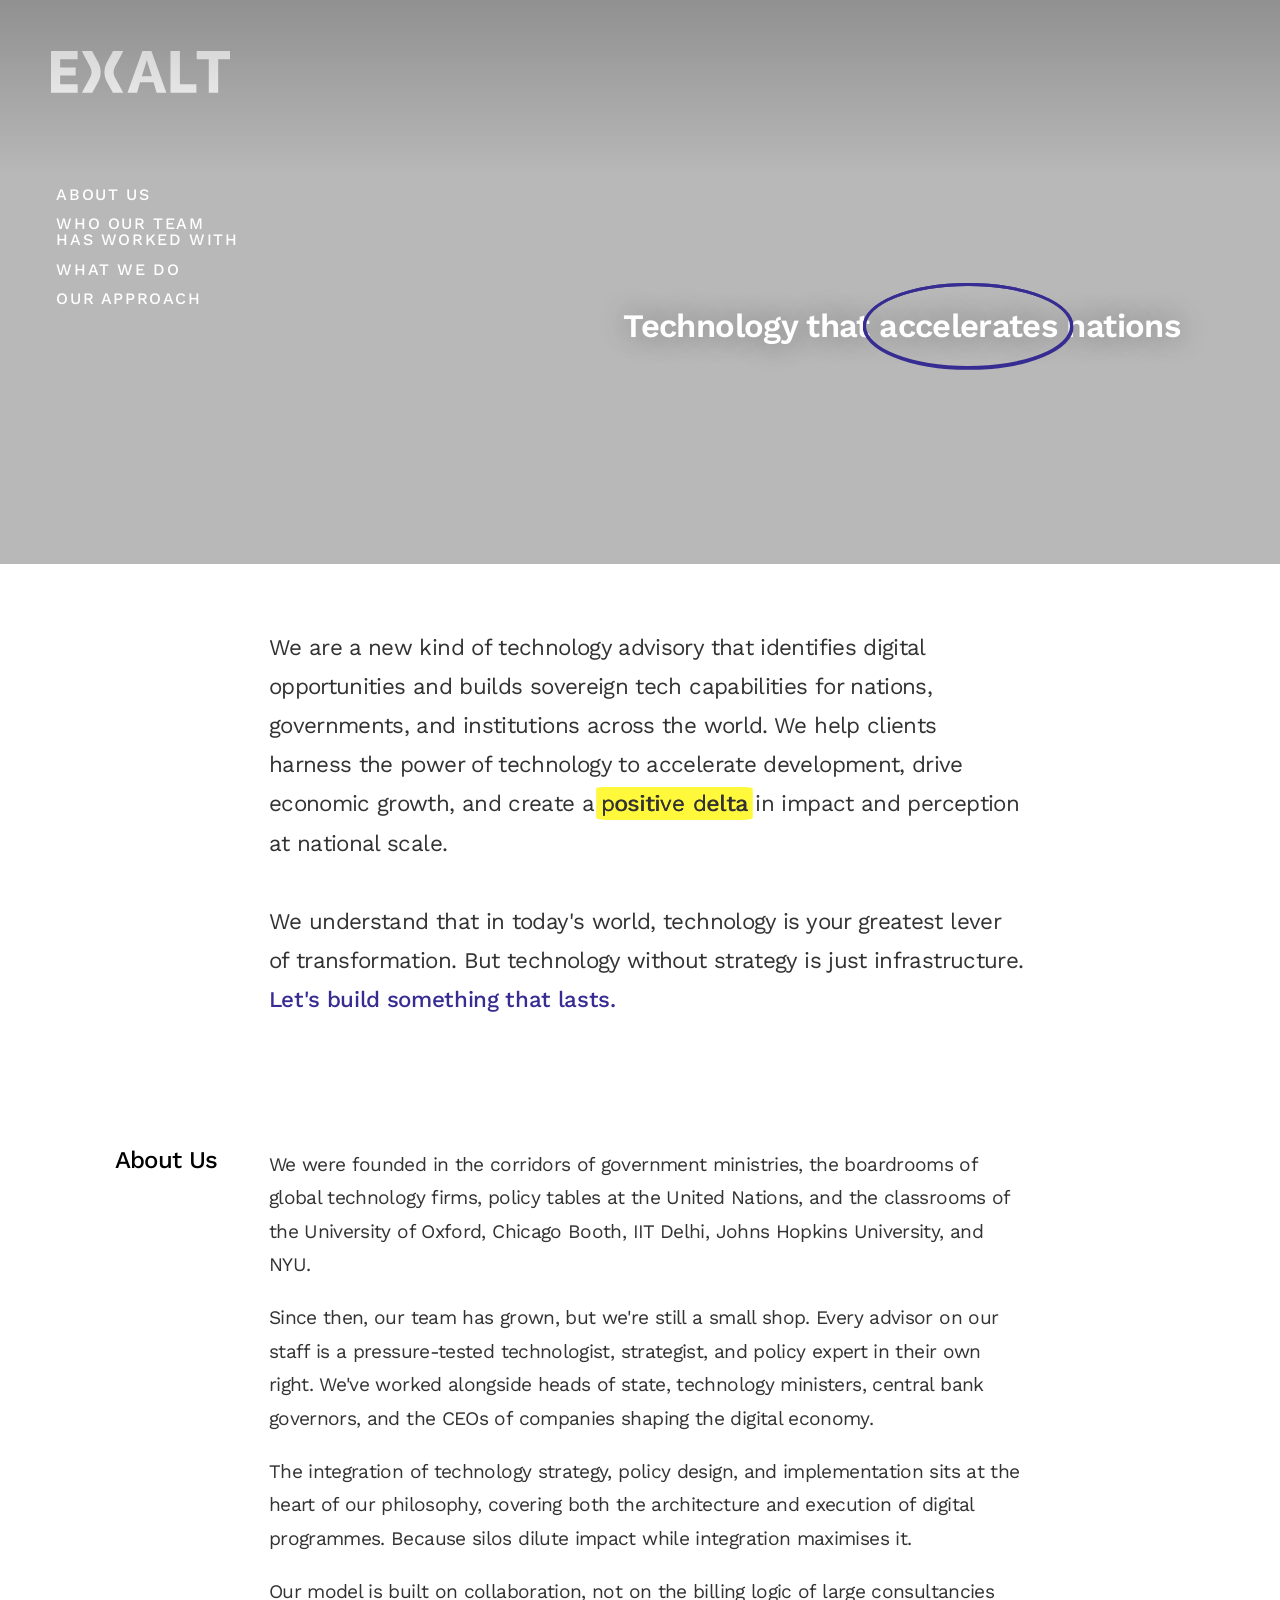
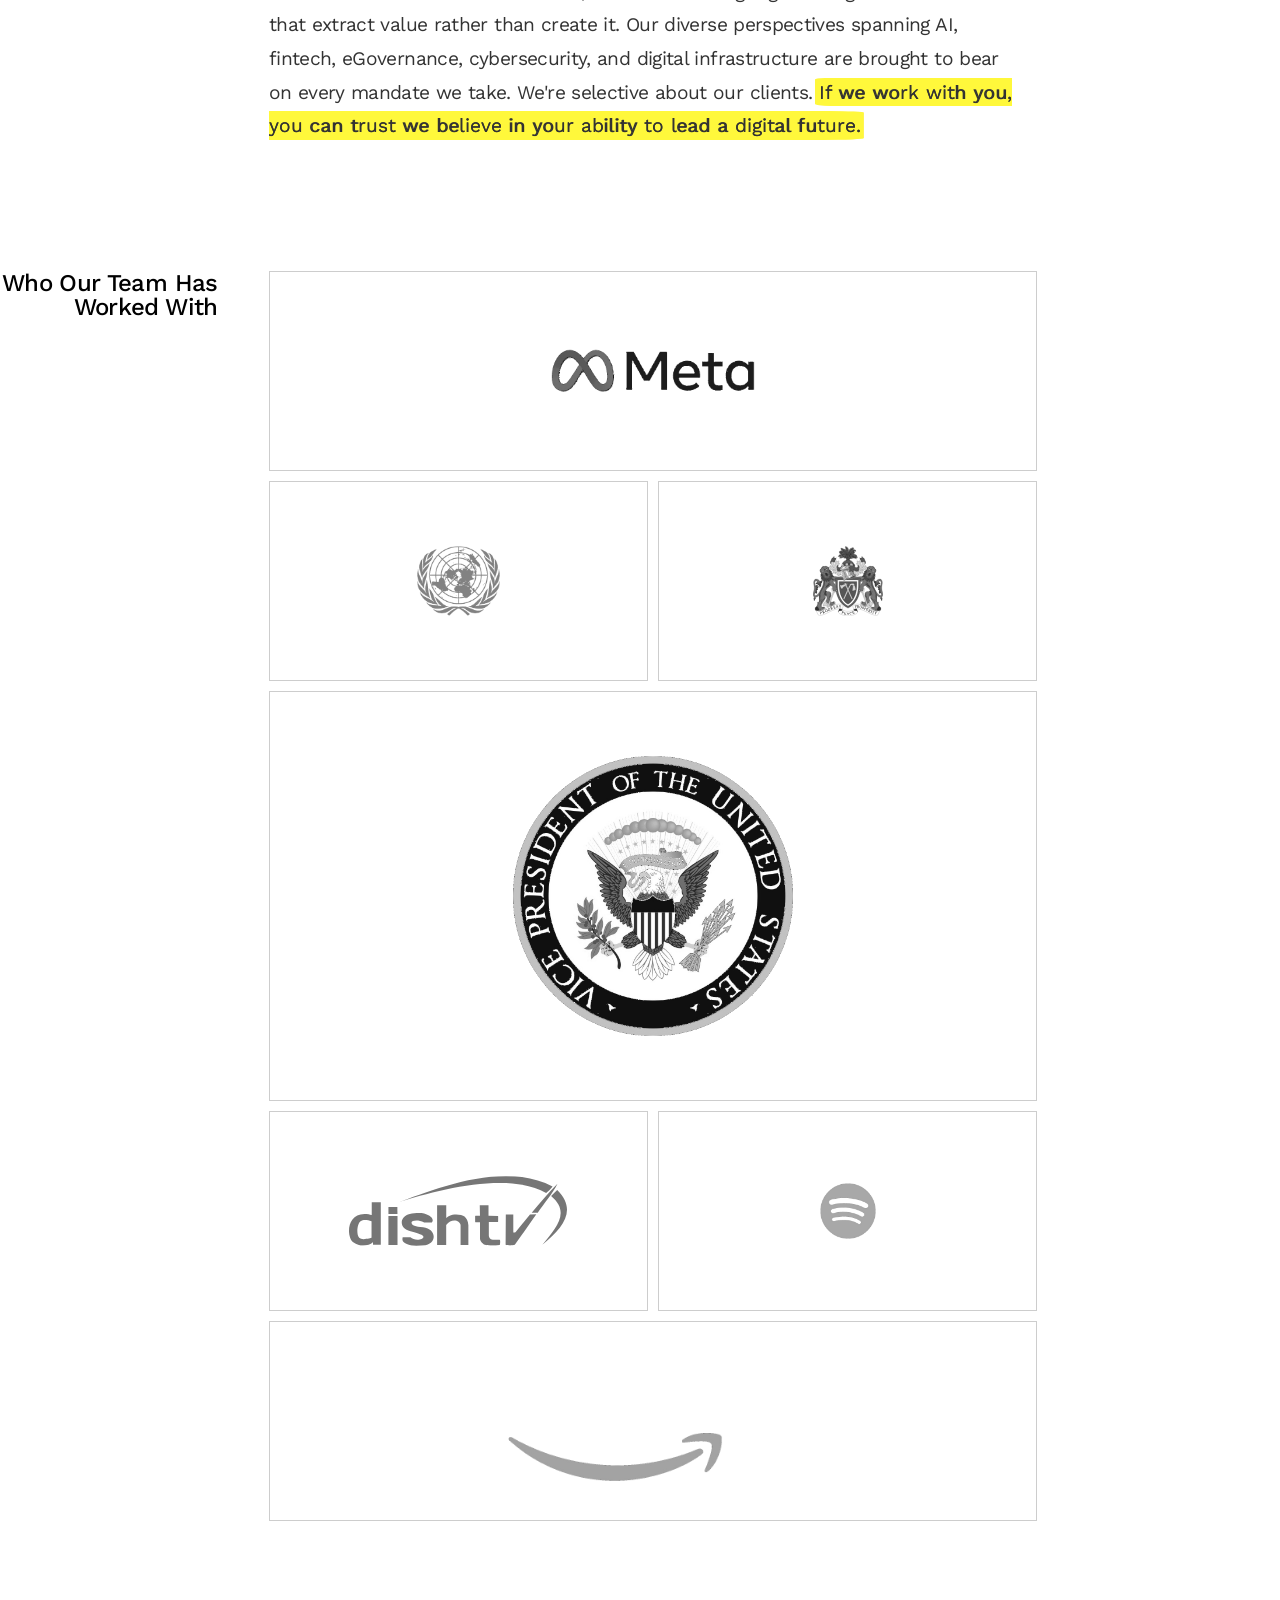
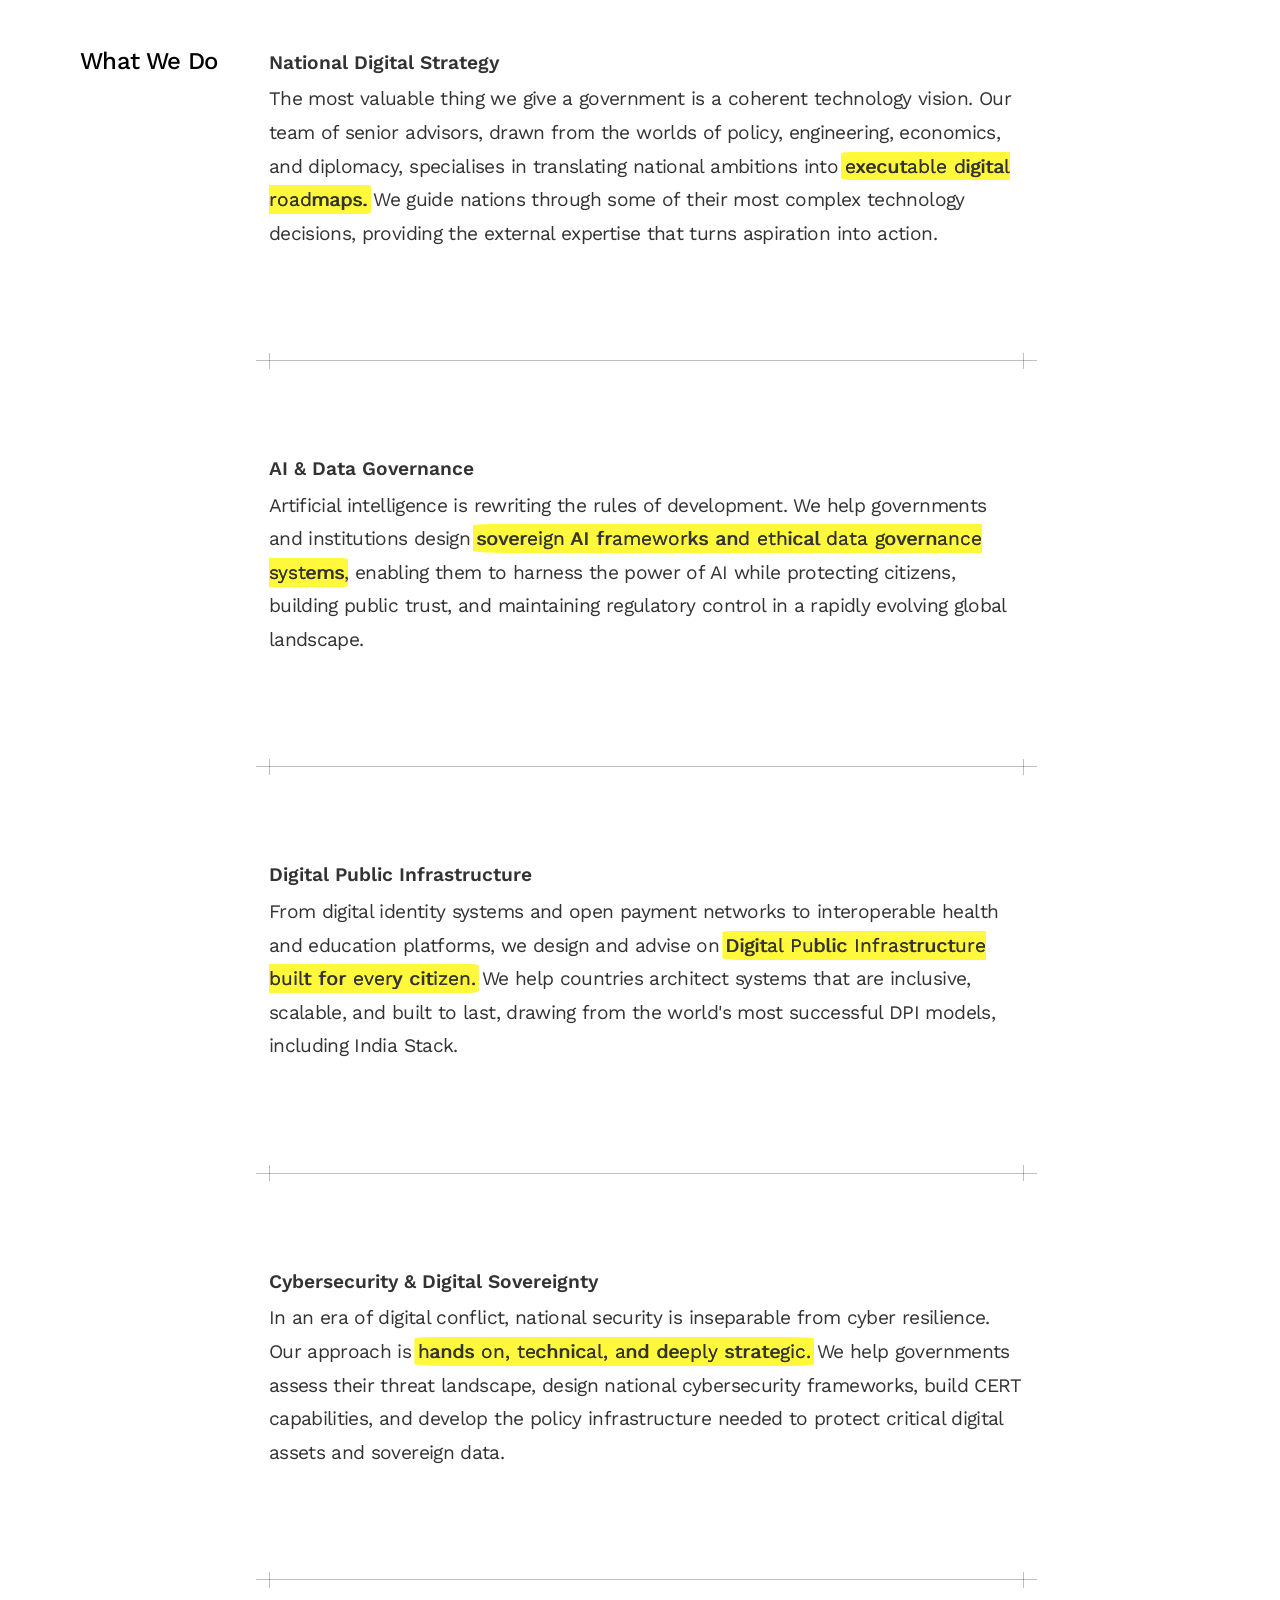
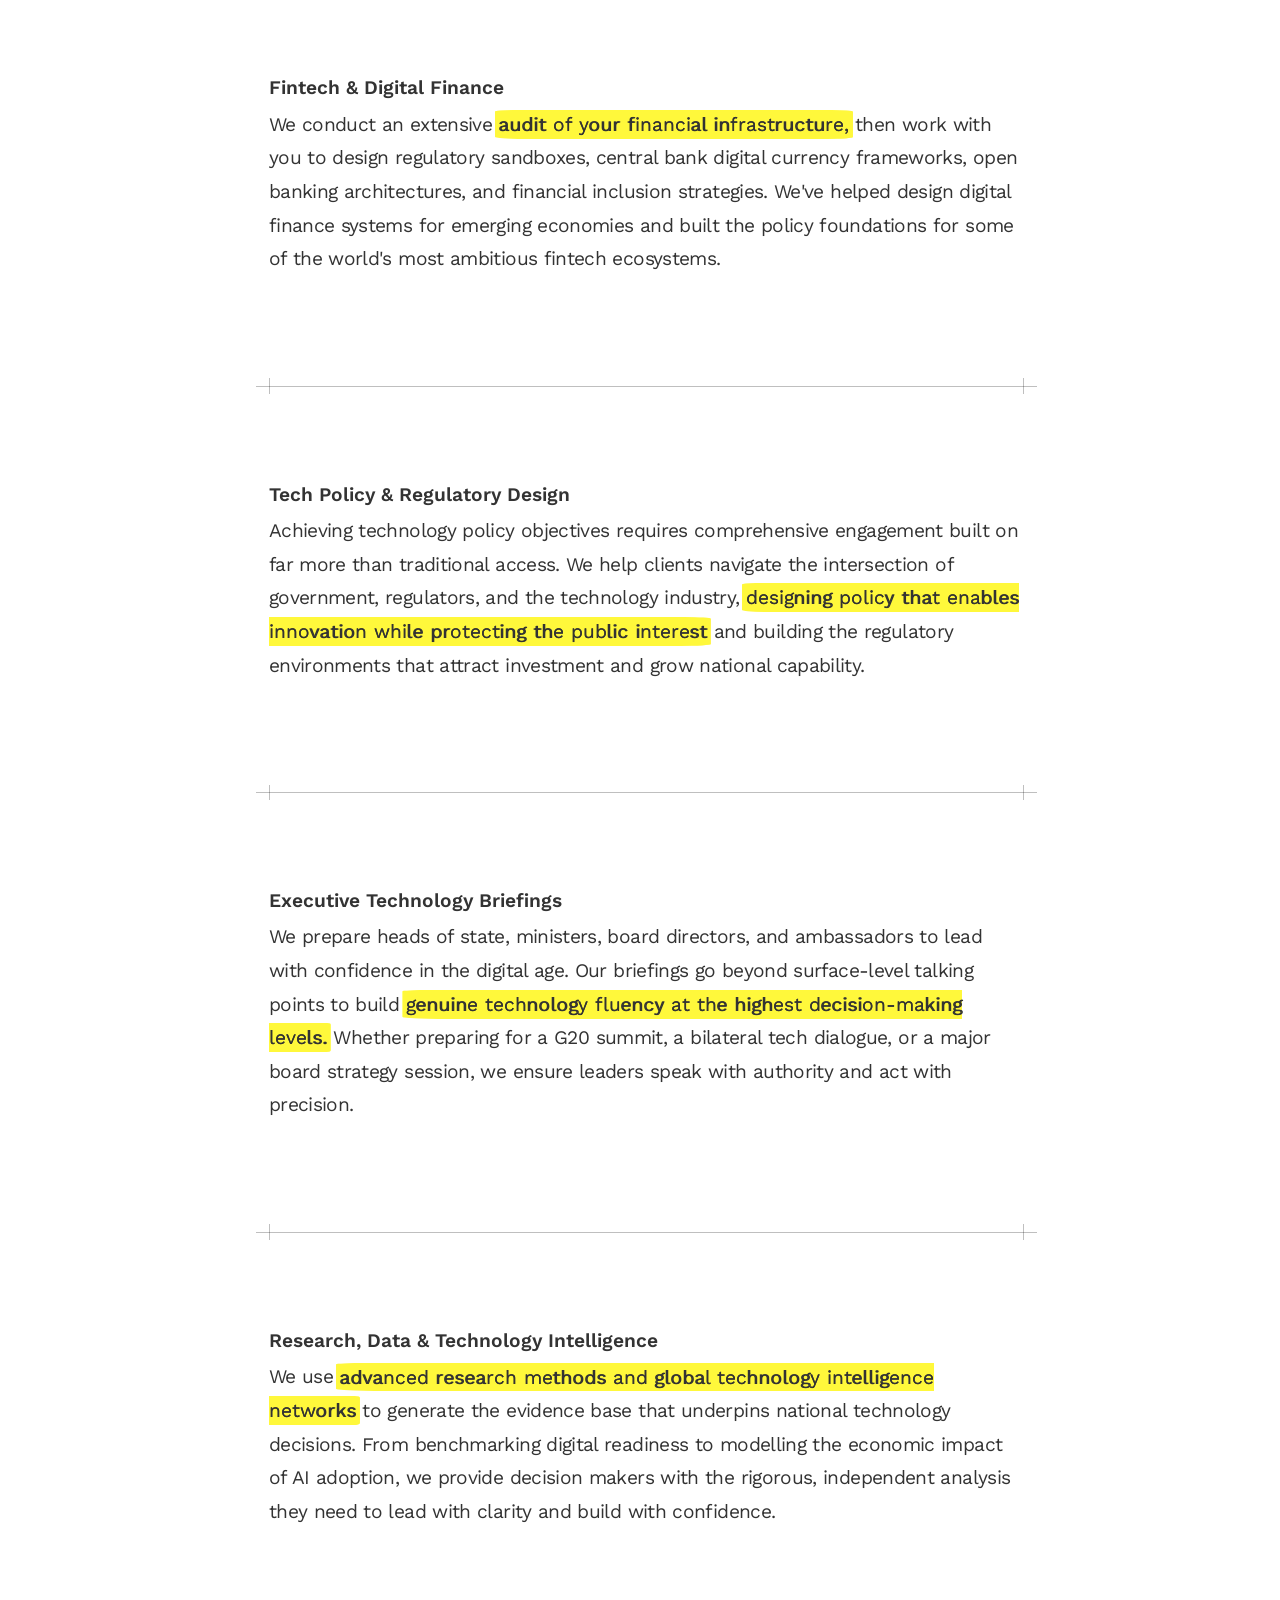
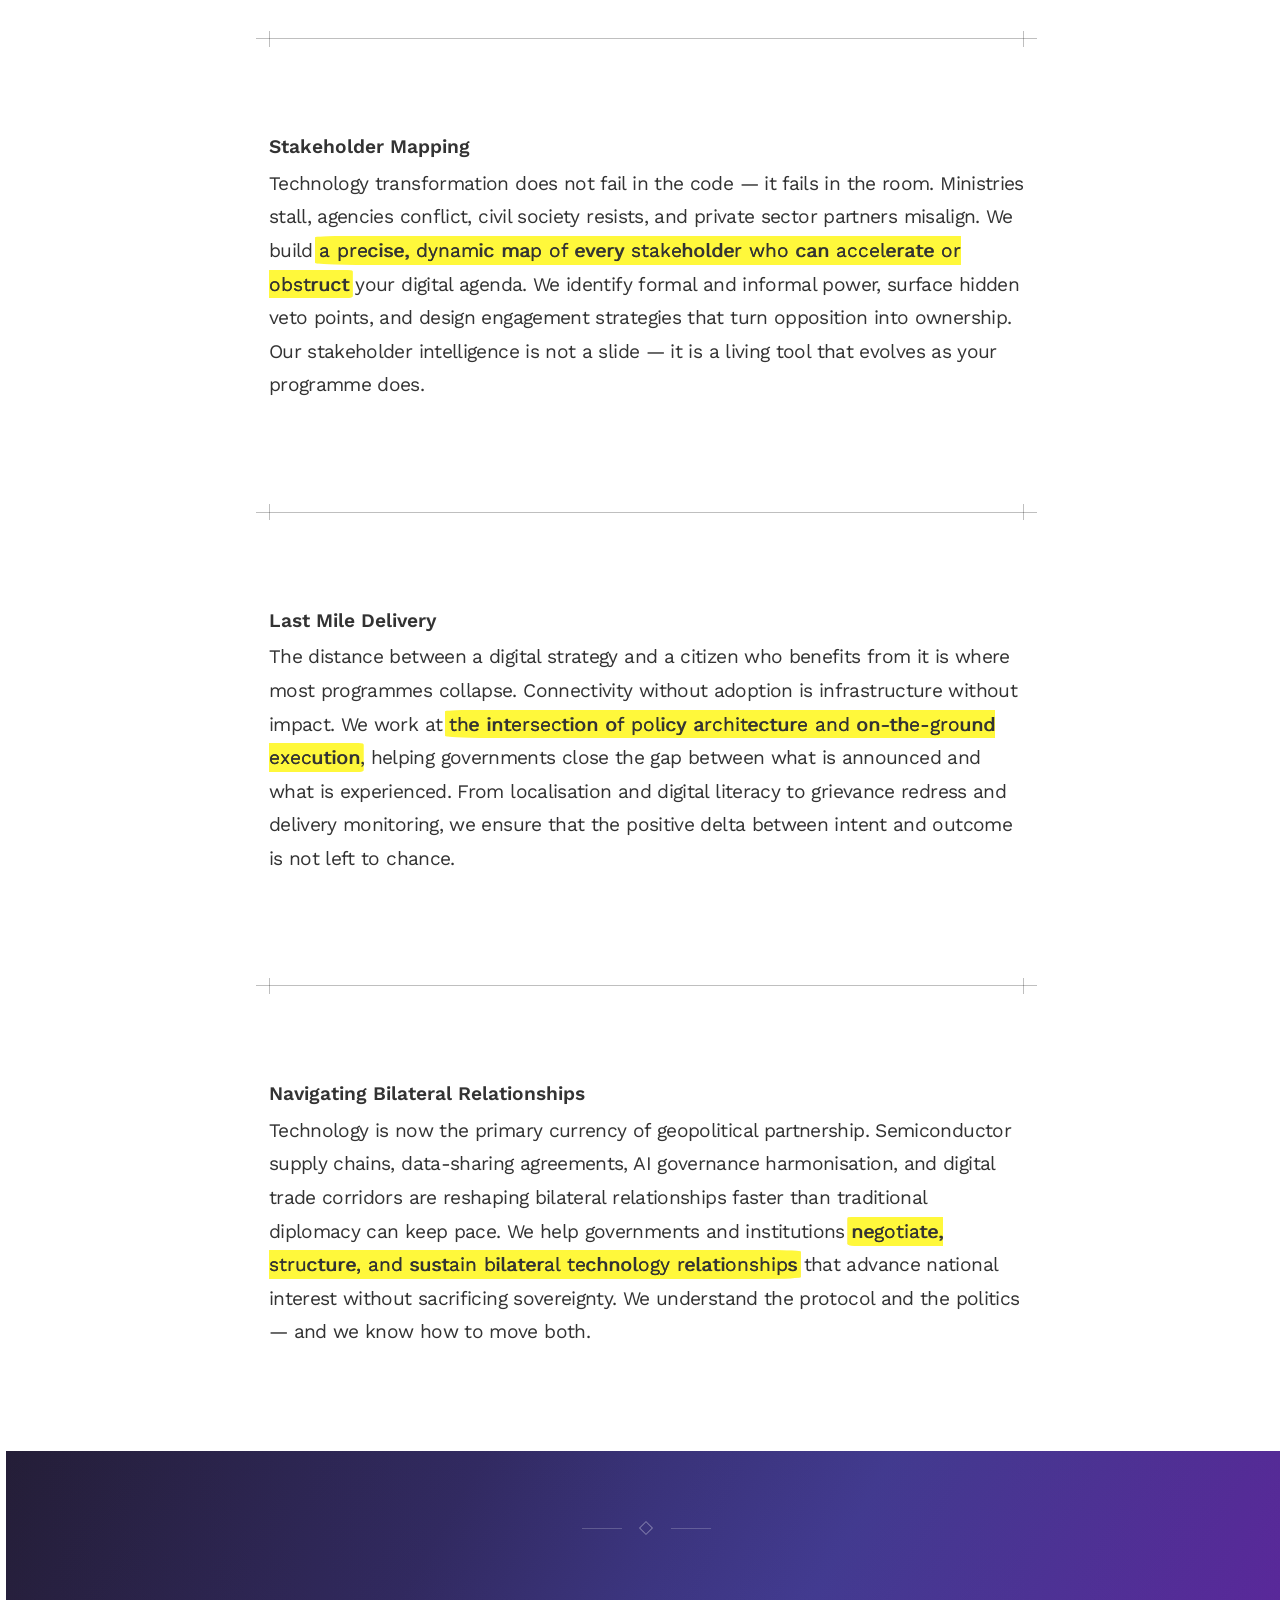
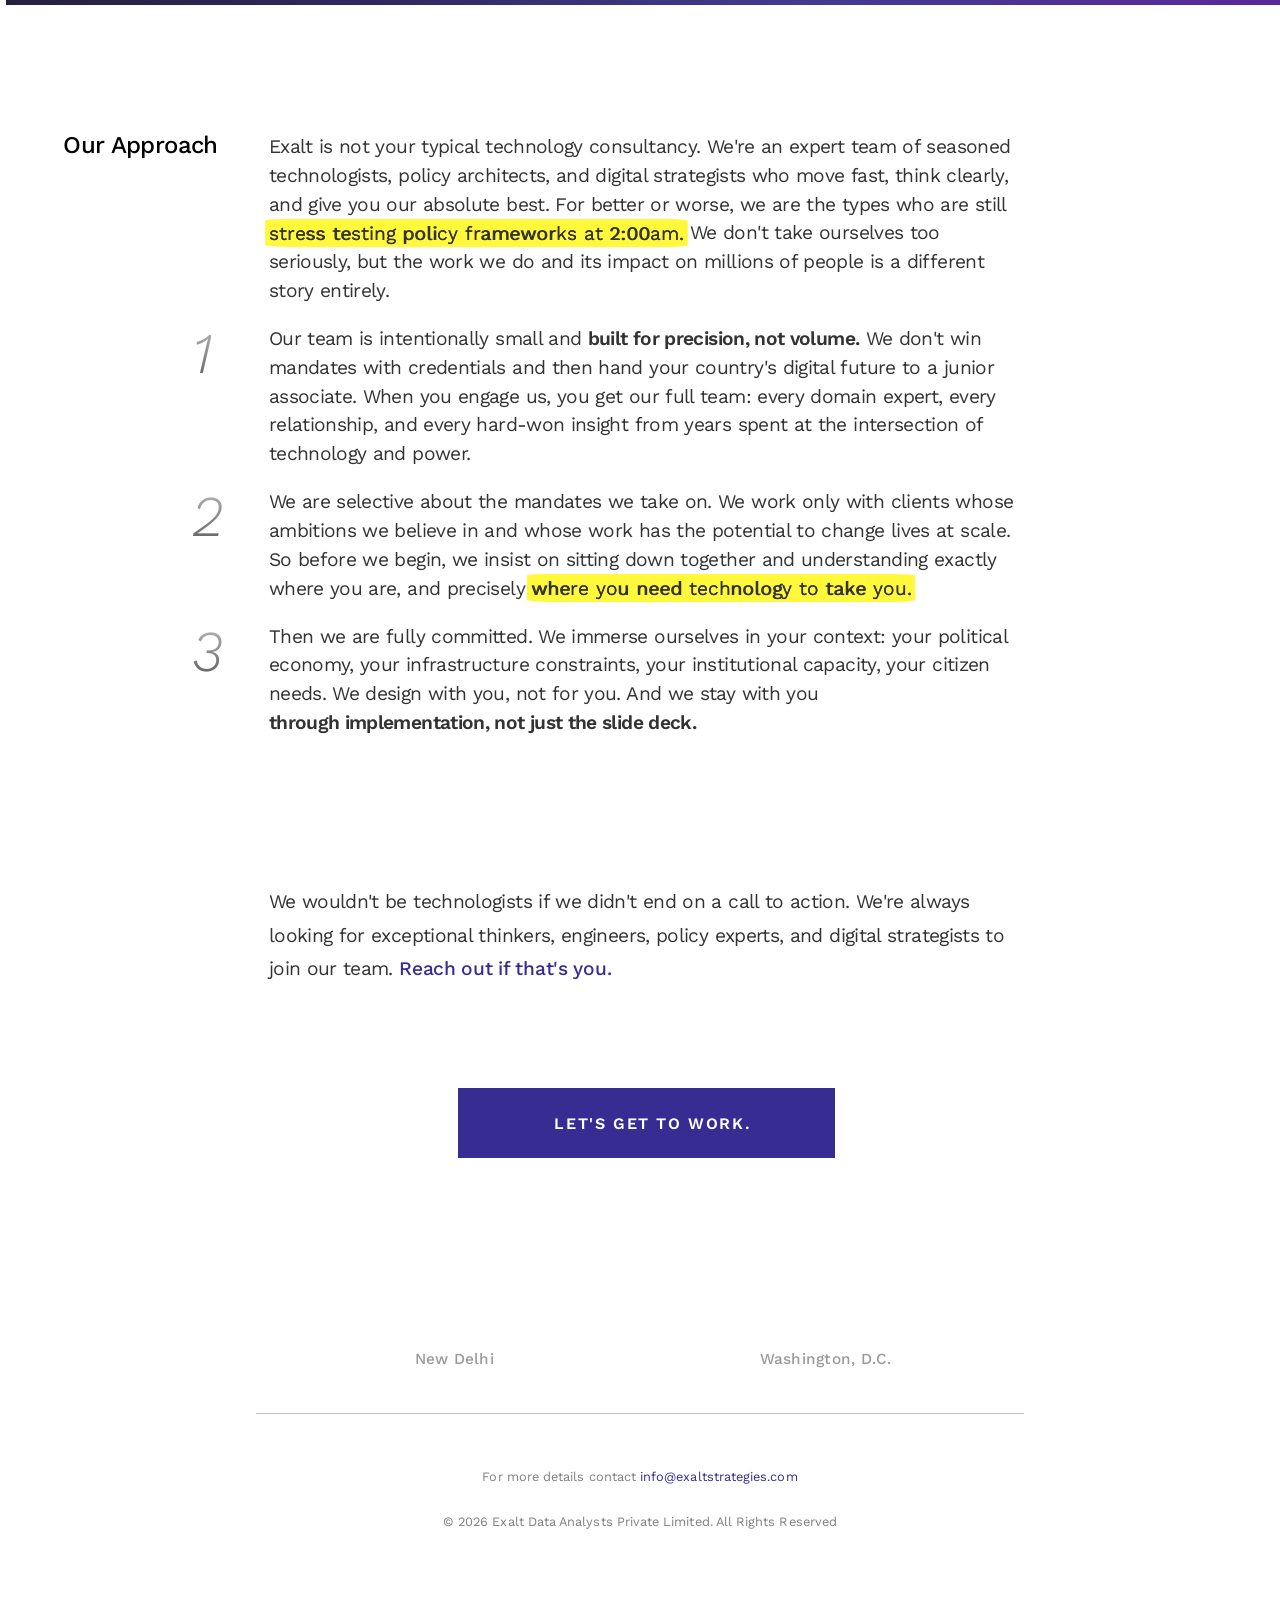
==== index.html @ ba67462b "Update index.html" ====
<!DOCTYPE html>
<html lang="en-US">
<head>
<meta charset="UTF-8">
<meta name="viewport" content="width=device-width, initial-scale=1">
<title>Exalt Tech</title>
  <meta name="description" content="We are a new kind of technology advisory that identifies digital opportunities and builds sovereign tech capabilities for nations, governments, and institutions. Technology that transforms nations.">
  <meta property="og:type" content="website">
  <meta property="og:url" content="https://exalt-tech-drbx.vercel.app/">
  <meta property="og:title" content="Exalt Tech — Technology that transforms nations">
  <meta property="og:description" content="We identify digital opportunities and build sovereign tech capabilities for nations, governments, and institutions across the world.">
  <meta property="og:image" content="https://exaltstrategies.com/images/thumb.jpg">
  <meta property="og:image:width" content="1200">
  <meta property="og:image:height" content="630">
  <meta name="twitter:card" content="summary_large_image">
  <meta name="twitter:title" content="Exalt Tech — Technology that transforms nations">
  <meta name="twitter:description" content="We identify digital opportunities and build sovereign tech capabilities for nations, governments, and institutions across the world.">
  <meta name="twitter:image" content="https://exaltstrategies.com/images/thumb.jpg">
<link href="https://fonts.googleapis.com/css2?family=Work+Sans:ital,wght@0,200;0,300;0,400;0,500;0,600;0,700;0,800;1,400&display=swap" rel="stylesheet">
<style>

/* ══ BASE: 1vw font-size system ══ */
html {
  font-size: 1vw;
  scroll-behavior: smooth;
  overflow-x: hidden;
}
html, body { min-height: 100vh; width: 100%; line-height: 1; }
*, *::before, *::after { margin:0; padding:0; border:0; font-size:100%; vertical-align:baseline; box-sizing:border-box; }
ol, ul { list-style: none; }

body {
  font-family: 'Work Sans', sans-serif;
  letter-spacing: -0.05em;
  color: #000;
  background: #fff;
  overflow-x: hidden;
}

/* ══ NAV — 20rem = 20vw wide ══ */
#navigation {
  position: fixed;
  top: 0; left: 0;
  z-index: 500;
  width: 20rem;
  transition: background 0.1s linear;
}
#navigation h1.logo {
  display: block;
  height: 10rem;
  width: 20rem;
  position: relative;
  transition: height 0.2s linear;
}
/* On scroll: logo area stays fixed, menu fades but logo stays */
body.scrolled .exaltmainlogo {
  margin-top: 2rem;
}
body.fold .exaltmainlogo {
  margin-top: 2rem;
}
.exaltmainlogo {
  width: 70%;
  margin-top: 4rem;
  margin-left: 4rem;
  display: block;
  color: #fff;
  transition: color 0.3s;
}

/* Nav menu */
#navigation .menu { width: 20rem; transition: opacity 0.1s linear; }
#navigation .menu .item { display: block; }
#navigation .menu .item .link {
  display: inline-block;
  font-size: 1.25em;
  text-decoration: none;
  color: #fff;
  font-weight: 500;
  text-transform: uppercase;
  letter-spacing: 0.1em;
  padding: 0.5em 0.5em 0.33em 4.4rem;
  transition: all 0.1s linear;
}
#navigation .menu .item .link:hover { color: #362c92; }
#navigation .menu .item.active .link { color: #fff !important; background: #362c92; }
/* Show active highlight even when menu is faded */
body.scrolled:not(.fold) #navigation:hover .menu .item.active .link { color: #fff !important; background: #362c92; }
body.fold #navigation .menu .item.active .link { color: #fff !important; background: #362c92; }

/* Say Hello */
#navigation .menu .item.contact .link {
  width: 18rem;
  text-align: center;
  letter-spacing: 0.1em;
  font-size: 1.25em;
  font-weight: 600;
  position: fixed;
  z-index: 500;
  left: 0;
  border-top: 1rem solid rgba(255,255,255,0.3);
  color: #fff;
  padding: 1.75em 0 1.5em 1rem;
  bottom: 0;
  margin: 1rem 0 1rem 1rem;
  transition: all 0.1s linear;
  text-decoration: none;
}
#navigation .menu .item.contact .link:hover { background: #362c92; color: #fff; }

/* ── SCROLLED STATE: menu fades, hover reveals ── */
/* Only fade menu when scrolled but NOT yet past hero */
body.scrolled:not(.fold) #navigation .menu {
  opacity: 0;
  pointer-events: none;
}
body.scrolled:not(.fold) #navigation:hover .menu {
  opacity: 1;
  pointer-events: auto;
}
body.scrolled:not(.fold) #navigation:hover .menu .item .link { color: #000; }
body.scrolled:not(.fold) #navigation:hover .menu .item .link:hover { color: #362c92; }
body.scrolled #navigation:hover .menu .item.active .link { color: #fff !important; }
body.scrolled:not(.fold) #navigation:hover .menu .item.contact .link {
  color: #000;
  background: #ddd;
  border-top: 0;
  text-shadow: none;
  margin-bottom: 2rem;
}
body.scrolled #navigation:hover .menu .item.contact .link:hover { background: #362c92; color: #fff !important; }

/* ── FOLD STATE: past hero, dark nav links ── */
/* ══ FOLD STATE: past hero — menu visible, dark colors ══ */
body.fold #navigation .menu { opacity: 1 !important; pointer-events: auto !important; }
body.fold .exaltmainlogo { color: #000; }
body.fold #navigation .menu .item .link { color: #000; }
body.fold #navigation .menu .item .link:hover { color: #362c92; }
body.fold #navigation .menu .item.active .link { color: #fff !important; background: #362c92; }
/* Show active highlight even when menu is faded */
body.scrolled:not(.fold) #navigation:hover .menu .item.active .link { color: #fff !important; background: #362c92; }
body.fold #navigation .menu .item.active .link { color: #fff !important; background: #362c92; }
body.fold #navigation .menu .item.contact .link {
  color: #000;
  background: #ddd;
  border-top-color: rgba(0,0,0,0.1);
  text-shadow: none;
  margin-bottom: 2rem;
}
body.fold #navigation .menu .item.contact .link:hover { background: #362c92; color: #fff !important; }

/* ══ HEADER HEADLINE ══ */
#header {
  margin-left: 21rem;
  margin-top: 10rem;
  font-size: 2.56em;
  margin-bottom: 6rem;
  text-align: right;
  position: relative;
  z-index: 999;
  color: #fff;
}
#header p {
  margin-top: -0.25em;
  line-height: 1.65;
  font-weight: 600;
  display: inline-block;
  padding-left: 5px;
  padding-right: 100px;
  position: relative;
  top: 14rem;
  text-shadow: 0 0 1em rgba(0,0,0,0.5);
}
#header:before {
  position: absolute;
  width: 100vw;
  height: 32rem;
  display: block;
  left: -21rem;
  bottom: 0;
  content: "";
  background: linear-gradient(to bottom, rgba(0,0,0,0.5), rgba(0,0,0,0));
  z-index: -1;
}

/* Word cycler */
.cycler-outer { display: inline-block; position: relative; }
#cycleWord { display: inline-block; position: relative; min-width: 3em; text-align: center; }
.cw-txt { display: inline-block; transition: opacity 0.22s ease, transform 0.22s ease; }
.oval-svg {
  position: absolute; top: 50%; left: 50%;
  transform: translate(-50%,-50%);
  pointer-events: none; overflow: visible;
}
.oval-path {
  fill: none; stroke: #d6f040; stroke-width: 3px;
  stroke-linecap: round;
  stroke-dasharray: 700; stroke-dashoffset: 700;
}

/* ══ HERO VIDEO ══ */
#hero {
  display: block;
  margin-top: -25.55rem;
  height: 100vh;
  max-height: 50vw;
  width: 100vw;
  overflow: hidden;
  z-index: 10;
  margin-bottom: -5rem;
  position: relative;
}
.hero-video {
  display: block; width: 100%; height: 100%; object-fit: cover;
}
.hero-tint {
  position: absolute; inset: 0;
  background: rgba(0,0,0,0.28);
  z-index: 1;
}

/* ══ MAIN — exact measurements ══ */
main#main {
  min-height: calc(100vh - 36rem);
  max-width: 1440px;
  padding-right: 20rem;
  padding-left: 21rem;
  margin: 0 auto;
}

main#main > section {
  font-size: 1.5em;
  line-height: 1.5;
  padding-top: 10rem;
  color: #333;
}

/* H2 sticky section labels */
main#main > section h2 {
  font-size: 1.25em;
  float: left;
  padding-bottom: 0.5em;
  width: 18rem;
  text-align: right;
  position: sticky;
  color: black;
  top: 10rem;
  font-weight: 500;
  margin-left: -21rem;
  margin-bottom: -1.2em;
  line-height: 1;
}
body main#main > section h2 { margin-left: -22rem; }

/* Paragraphs */
main#main p { line-height: 1.75; margin-bottom: 1em; }
main#main p:last-child { margin-bottom: unset; }
main#main h3 { font-weight: 600; letter-spacing: 0; margin: 0 0 0.25em 0; }

/* First text */
#first-text p { font-size: 1.75rem; }

/* ══ WHAT WE DO dividers ══ */
main#main > section#what section {
  margin: 16rem 0;
  position: relative;
}
#what section:first-of-type { margin-top: 0 !important; }
#what section:first-of-type:before,
#what section:first-of-type:after { display: none; }
main#main > section#what section:last-child { margin-bottom: 8rem; }
main#main > section#what section:before,
main#main > section#what section:after {
  position: absolute; content: ""; opacity: 0.25; top: -8rem; right: 0;
}
main#main > section#what section:before {
  width: calc(100% + 2rem); left: -1rem;
  top: calc(-7.5rem + 1px); height: 1px; background: #000;
}
main#main > section#what section:after {
  width: 100%;
  border-left: 1px solid black; border-right: 1px solid black;
  height: calc(1rem + 3px);
}

/* ══ EM HIGHLIGHT ANIMATION ══ */
#main section em:not(.circle),
#main section section em:not(.circle) {
  font-style: normal;
  border-radius: 5% 6% 7% 8%;
  padding: 0.15em 0.2em;
  margin: 0 -0.2em;
  background-position: 0 0, 0 0;
  background-size: 200% auto, 200% auto;
  background-image:
    linear-gradient(to right, transparent 50%, rgba(255,255,0,0.5) 50%),
    linear-gradient(to right, transparent 50%, #fff176 50%);
  letter-spacing: -0.005em;
}
@keyframes highlight {
  0%   { background-position: 0 0, 0 0; }
  50%  { background-position: -100% 0, 0 0; }
  100% { background-position: -100% 0, 100% 0; }
}
.em-lit {
  animation: highlight 1s ease forwards !important;
  text-shadow: 0.5px 0 currentColor;
}

/* em.circle — animated circle that wipes in */
#main section em.circle, #header em.circle {
  text-decoration: none;
  color: currentColor;
  font-style: normal;
  font-weight: 600;
  padding: 0.5em 0.5em;
  margin: -0.5em -0.5em;
  position: relative;
  display: inline-block;
}
#main section em.circle:before, #main section em.circle:after,
#header em.circle:before, #header em.circle:after {
  content: "";
  position: absolute;
  top: 0; left: 0; bottom: 0; right: 0;
  border-radius: 50%;
  border: 0.1em solid #362c92;
  clip-path: polygon(50% 50%, 0 0, 0 0, 0 0, 0 0, 0 0);
}
#main section.visible em.circle:before,
#main section.visible em.circle:after,
#header.visible em.circle:before,
#header.visible em.circle:after {
  animation: wipe 0.5s ease-out both;
}
#main section em.circle:before, #header em.circle:before {
  animation-delay: 1.5s !important;
}
#main section em.circle:after, #header em.circle:after {
  animation-delay: 2s !important;
  transform: scaleX(-1);
}
@keyframes wipe {
  0%   { clip-path: polygon(50% 50%, 0 0, 0 0, 0 0, 0 0, 0 0); }
  25%  { clip-path: polygon(50% 50%, 0 0, 100% 0, 100% 0, 100% 0, 100% 0); }
  50%  { clip-path: polygon(50% 50%, 0 0, 100% 0, 100% 100%, 100% 100%, 100% 100%); }
  75%  { clip-path: polygon(50% 50%, 0 0, 100% 0, 100% 100%, 0 100%, 0 100%); }
  100% { clip-path: polygon(50% 50%, 0 0, 100% 0, 100% 100%, 0 100%, 0 0); }
}

/* underline links — animated squiggly draw on hover */
#main .underline {
  text-decoration: none;
  font-weight: 500;
  letter-spacing: -0.015em;
  position: relative;
  display: inline-block;
  color: #362c92;
  transition: color 0.3s linear;
}
#main .underline:before, #main .underline:after {
  content: "";
  left: 0;
  position: absolute;
  height: 0.5em;
  border-bottom: 0.125em solid #362c92;
  width: 100%;
  bottom: 0;
  transform-origin: 100%;
  opacity: 0;
  transition: opacity 0.1s linear, clip-path 0s 0.1s;
  pointer-events: none;
}
#main .underline:before {
  border-radius: 0 0 33% 15%;
  transform: rotate(0.5deg);
  clip-path: inset(0 100% 0 0);
}
#main .underline:after {
  border-radius: 0 0 10% 2px;
  transform: rotate(-0.5deg);
  transform-origin: 0;
  clip-path: inset(0 0 0 100%);
}
#main .underline:hover:before, #main .underline:hover:after {
  opacity: 1;
  clip-path: inset(0 0 0 0);
}
#main .underline:hover:before {
  transition: clip-path 0.15s ease-in 0s;
}
#main .underline:hover:after {
  transition: clip-path 0.15s ease-out 0.15s;
}

/* ══ FOOTER — full width, centered content ══ */
#footer {
  padding: 15rem 20rem 8rem;
  width: 100%;
  text-align: center;
  box-sizing: border-box;
}
#footer .cities {
  display: flex;
  padding: 0 1em;
  justify-content: center;
}
#footer .cities .city {
  font-style: normal;
  line-height: 1.5rem;
  font-size: 1.2em;
  width: 50%;
  text-align: center;
  text-transform: capitalize;
  letter-spacing: 0.015em;
  color: rgba(0,0,0,0.4);
  font-weight: 500;
}
#footer p {
  text-align: center;
  margin-top: 2.5rem;
  color: rgba(0,0,0,0.5);
  letter-spacing: 0.005em;
}
#footer p a { text-decoration: none; color: #362c92; }
#footer p a:hover { text-decoration: underline; color: #000; }
main#main > section#approach h2 { position: static; }
main#main > section#approach ol {
  list-style: none;
  counter-reset: custom -1;
}
main#main > section#approach ol section li {
  counter-increment: custom;
  margin-bottom: 1em;
  position: relative;
}
main#main > section#approach ol section:nth-child(1) li::before { display: none; }
main#main > section#approach ol section li::before {
  font-weight: 300;
  position: absolute;
  left: -6rem;
  top: 0;
  font-size: 3em;
  font-style: italic;
  content: counter(custom);
  opacity: 0.8;
  line-height: 1;
  -webkit-background-clip: text;
  -webkit-text-fill-color: transparent;
  background-image: linear-gradient(to bottom, #aaa, #333);
}
@keyframes crescendo { 0%{transform:scale(0)} 100%{transform:scale(1)} }
main#main > section#approach ol section:nth-child(2) li::before { animation: crescendo 1.5s ease-in; }
main#main > section#approach ol section:nth-child(3) li::before { animation: crescendo 2.5s ease-in; }
main#main > section#approach ol section:nth-child(4) li::before { animation: crescendo 3.5s ease-in; }

/* ══ CTA BUTTON ══ */
main#main > .contact {
  text-align: center;
  letter-spacing: 0.1em;
  text-transform: uppercase;
  text-decoration: none;
  font-size: 1.25em;
  font-weight: 600;
  width: 50%;
  margin: 8rem auto 0;
  background: #362c92;
  color: #fff;
  padding: 1.6em 0 1.5em 1rem;
  transition: all 0.1s linear;
  display: block;
  border: 0.125em solid #362c92;
}
main#main > .contact:hover { background: #fff; color: #362c92; }

/* Hidden until scrolled past hero */
body:not(.fold) .contact { opacity: 0; pointer-events: none; }
body.fold .contact { opacity: 1; pointer-events: all; transition: opacity 0.3s; }

/* ══ LOGO GRID ══ */
.grid-wrapper > div { display: flex; justify-content: center; align-items: center; }
.grid-wrapper > div > img { width:100%; height:100%; object-fit:contain; border-radius:5px; padding:4rem; }
.grid-wrapper {
  display: grid; gap: 10px;
  grid-template-columns: repeat(auto-fit, minmax(250px, 1fr));
  grid-auto-rows: 200px; grid-auto-flow: dense;
}
.grid-wrapper .wide { grid-column: span 2; padding: 1rem; }
.grid-wrapper .wide > img { padding: 2rem; }
.grid-wrapper .tall { grid-row: span 2; }
.grid-wrapper .big { grid-column: span 2; grid-row: span 2; }
.grid-container { margin-right: 24%; }
.partborder { border: 1px solid #cdcdcd; padding: 1rem; filter: grayscale(1); }
.partborder:hover { filter: none; transition: 1s; }

/* ══ WHO section width ══ */
section#who { width: calc(100% + 20rem); }

.divider {
  width: 100%;
  position: relative;
  height: 4rem;
  opacity: 0.25;
  margin: 1.5rem 0;
  border: none;
  background: none;
}
.divider:before {
  left: 0; right: 0; margin: auto;
  display: block; position: absolute;
  content: ""; height: 1px; background: black;
  top: 0; bottom: 0;
}

/* ══ RESPONSIVE ══ */
@media (max-width:767px) {
  #header { margin: 12em 0 0 0; padding-top:70%; }
  #header p { font-size:1.5em; text-align:left; padding-right:35%; }
  main#main { padding: 0 5rem; overflow:hidden; }
  body main#main > section h2 { margin-left:0; }
  main#main > section h2 { float:none; width:auto; text-align:center; font-size:4em; position:relative; top:0; margin-bottom:0; }
  #footer { padding:5rem; }
  #footer .cities { display:block; }
  #footer .cities .city { font-size:4em; text-align:center; width:100%; line-height:2; }
  main#main > .contact { font-size:3.5em; }
  body#video #hero { height:100vh; margin-top:-100em; min-height:120em; }
  main#main > section { margin-top:-15rem; padding-top:25rem; }
}
@media (min-width:768px) and (max-width:991px) {
  main#main { padding: 0 5rem; }
  body main#main > section h2 { margin-left:0; }
  main#main > section h2 { float:none; width:auto; text-align:center; font-size:2.5em; position:relative; top:0; margin-bottom:0; }
  #footer { padding:5rem; }
  body#video #hero { margin-top:-34rem; }
  main#main > section { margin-top:-10rem; padding-top:20rem; }
}


/* Hide nav fully when scrolled */
body.scrolled #navigation .menu {
  opacity: 0 !important;
  pointer-events: none !important;
  visibility: hidden !important;
}
body.scrolled #navigation h1.logo {
  opacity: 0.15;
}
</style>
</head>
<body id="video">

<!-- HEADLINE -->
<header id="header" class="visible">
  <p>
    Technology that <em class="circle textrotate">  transforms  </em> nations
  </p>
</header>

<!-- NAV -->
<nav id="navigation" class="active">
  <h1 class="logo">
    <svg class="exaltmainlogo" viewBox="0 0 1285 300" fill="none" xmlns="http://www.w3.org/2000/svg">
      <path d="M1044.84 59.1549V0H1283.57V59.1549H1199.07V300H1131.46V59.1549H1044.84Z" fill="currentColor"/>
      <path d="M924.418 0V238.732H1042.73L1042.73 300H856.812V0H924.418Z" fill="currentColor"/>
      <path d="M617.024 300H548.24L655.555 0H719.862L827.235 300H757.23L735.735 225.014H687.098H638.461L617.024 300ZM679.161 92.6791L651.252 180.225H723.351L695.442 92.6791C692.186 82.504 688.523 70.7009 687.302 63.3748C686.081 70.2939 682.825 81.69 679.161 92.6791Z" fill="currentColor"/>
      <path d="M458.892 190.931C445.318 166.1 445.564 135.788 459.546 110.684C476.032 81.0833 495.93 44.6419 510.559 15.5268C510.801 15.0451 511.03 14.5972 511.273 14.1355C512.344 12.0921 515.098 6.83711 518.663 0H444.953C431.953 25.118 416.106 54.0805 402.329 78.8159C377.615 123.189 376.853 177.397 401.426 222.346L443.878 300H518.488L510.521 285.371L458.892 190.931Z" fill="currentColor"/>
      <path d="M280.64 190.931C294.214 166.1 293.968 135.788 279.986 110.684C263.5 81.0833 243.602 44.642 228.974 15.5269C228.732 15.0452 228.502 14.5973 228.26 14.1355C227.188 12.0921 224.434 6.83715 220.87 4.83553e-05H294.579C307.579 25.118 323.426 54.0805 337.203 78.8159C361.917 123.189 362.68 177.397 338.107 222.346L295.655 300H221.044L229.011 285.371L280.64 190.931Z" fill="currentColor"/>
      <path d="M191.292 300H5.98932e-06L0 0H190.941V58.9379H65.5839V117.954H176.696V175.748H65.5839V238.02H190.941L191.292 300Z" fill="currentColor"/>
    </svg>
  </h1>
  <ul class="menu">
    <li class="sidemenumargin item about"><a href="#about" class="link">About Us</a></li>
    <li class="item who"><a href="#who" class="link">Who Our Team Has Worked With</a></li>
    <li class="item what"><a href="#what" class="link">What We Do</a></li>
    <li class="item approach"><a href="#approach" class="link">Our Approach</a></li>
    
  </ul>
</nav>

<!-- HERO -->
<section id="hero">
  <video class="hero-video" src="https://exaltstrategies.com/websitemovie.mp4"
    autoplay muted loop playsinline webkit-playsinline></video>
  <div class="hero-tint"></div>
</section>

<!-- MAIN -->
<main id="main">

  <section id="first-text" class="visible">
    <p>We are a new kind of technology advisory that identifies digital opportunities and builds sovereign tech capabilities for nations, governments, and institutions across the world. We help clients harness the power of technology to accelerate development, drive economic growth, and create a <em>positive delta</em> in impact and perception at national scale.<br><br>We understand that in today's world, technology is your greatest lever of transformation. But technology without strategy is just infrastructure. <a class="underline" href="mailto:info@exaltstrategies.com">Let's build something that lasts.</a></p>
  </section>

  <section id="about" class="visible">
    <h2>About Us</h2>
    <p>We were founded in the corridors of government ministries, the boardrooms of global technology firms, policy tables at the United Nations, and the classrooms of the University of Oxford, Chicago Booth, IIT Delhi, Johns Hopkins University, and NYU.</p>
    <p>Since then, our team has grown, but we're still a small shop. Every advisor on our staff is a pressure-tested technologist, strategist, and policy expert in their own right. We've worked alongside heads of state, technology ministers, central bank governors, and the CEOs of companies shaping the digital economy.</p>
    <p>The integration of technology strategy, policy design, and implementation sits at the heart of our philosophy, covering both the architecture and execution of digital programmes. Because silos dilute impact while integration maximises it.</p>
    <p>Our model is built on collaboration, not on the billing logic of large consultancies that extract value rather than create it. Our diverse perspectives spanning AI, fintech, eGovernance, cybersecurity, and digital infrastructure are brought to bear on every mandate we take. We're selective about our clients. <em>If we work with you, you can trust we believe in your ability to lead a digital future.</em></p>
  </section>

  <section id="who" class="">
    <h2>Who Our Team Has<br>Worked With</h2>
    <div class="grid-container">
      <div class="grid-wrapper">
        <div class="partborder wide"><img src="[data-uri]" alt="Meta"></div>
        <div class="partborder"><img src="[data-uri]" alt="United Nations"></div>
        <div class="partborder"><img src="[data-uri]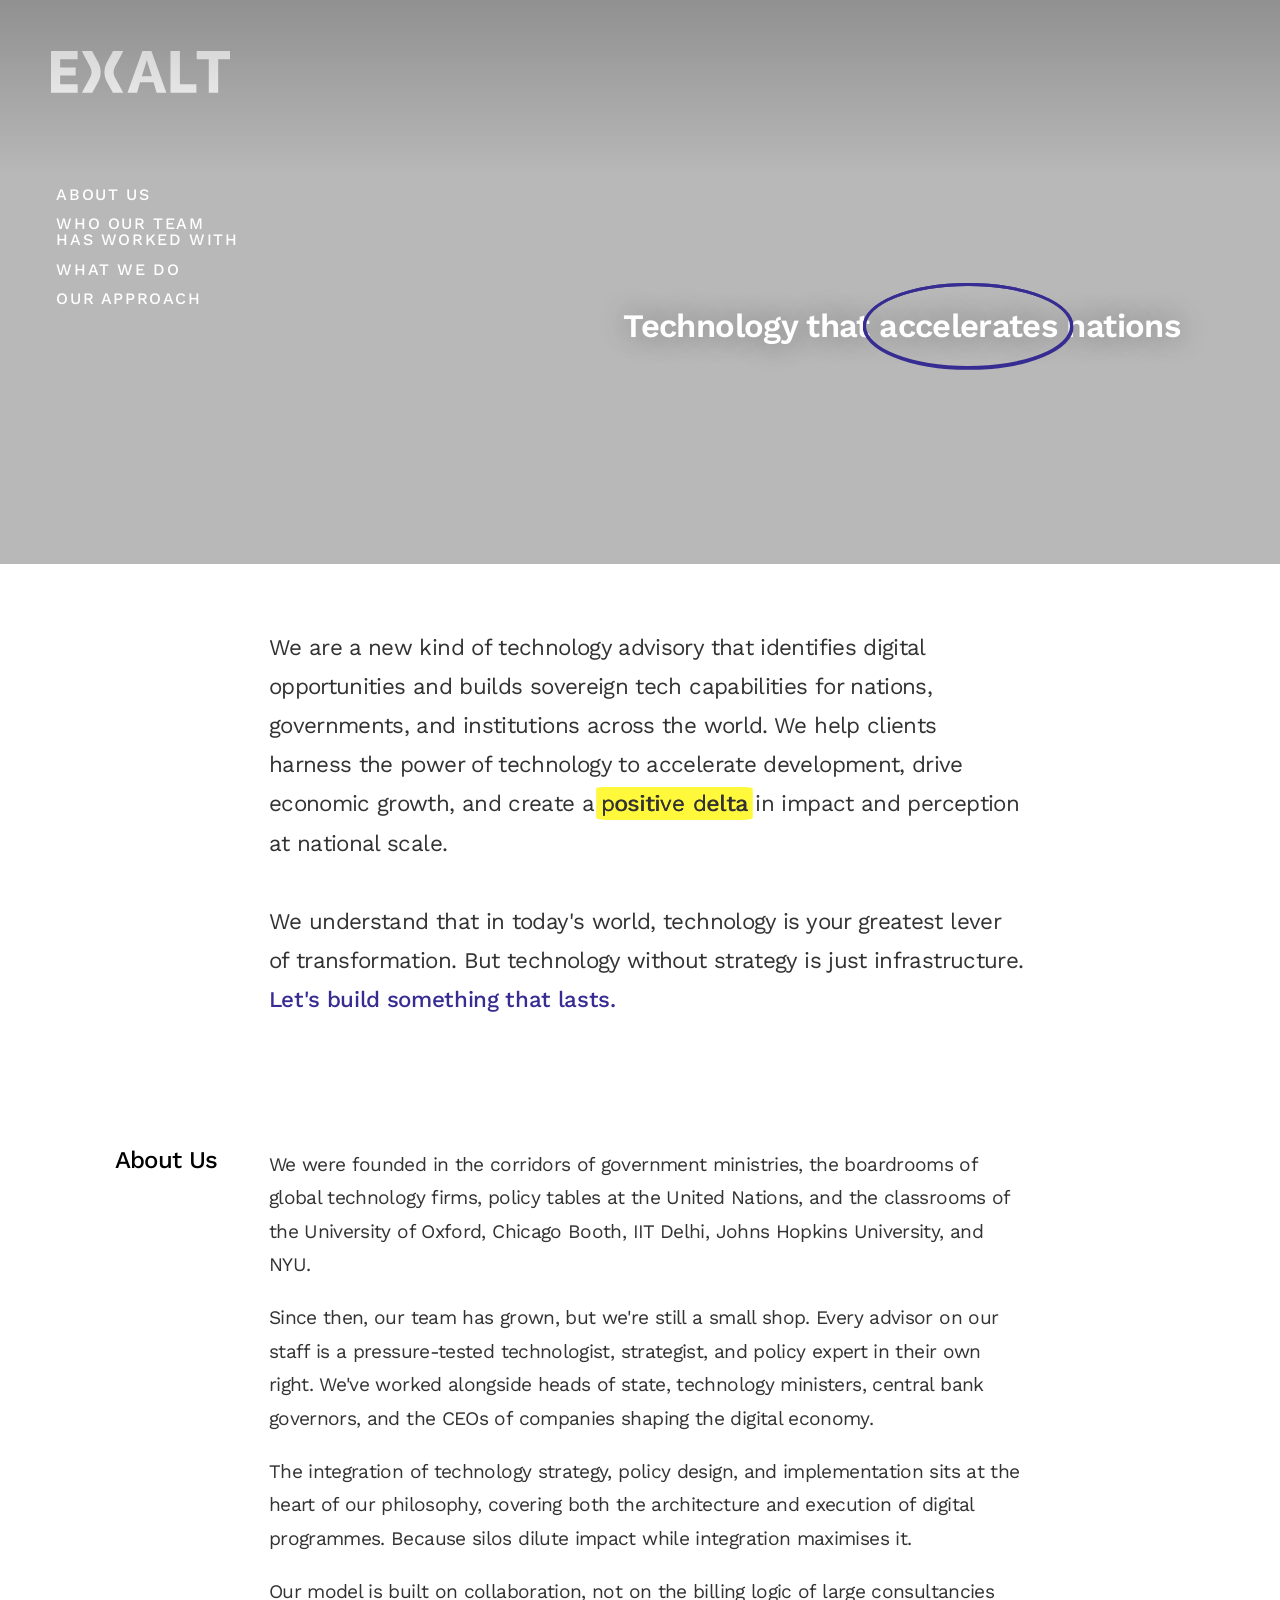
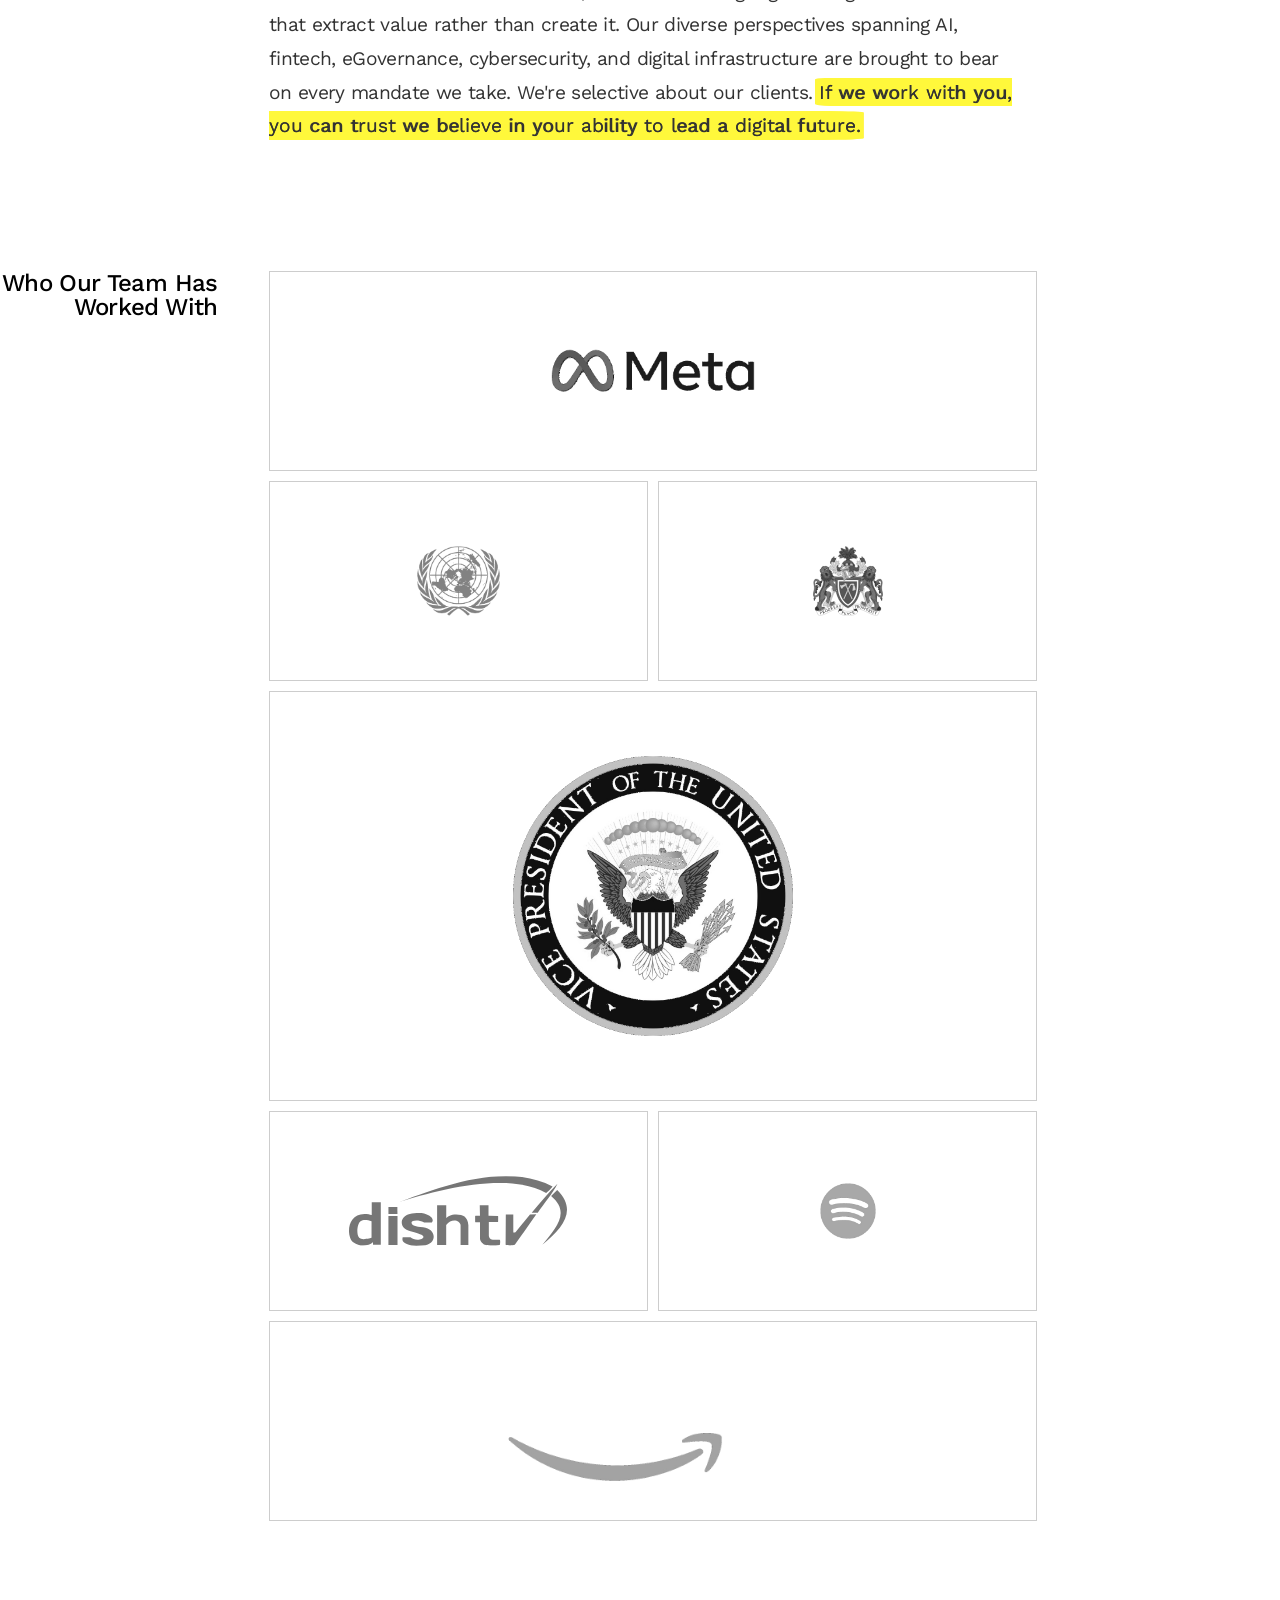
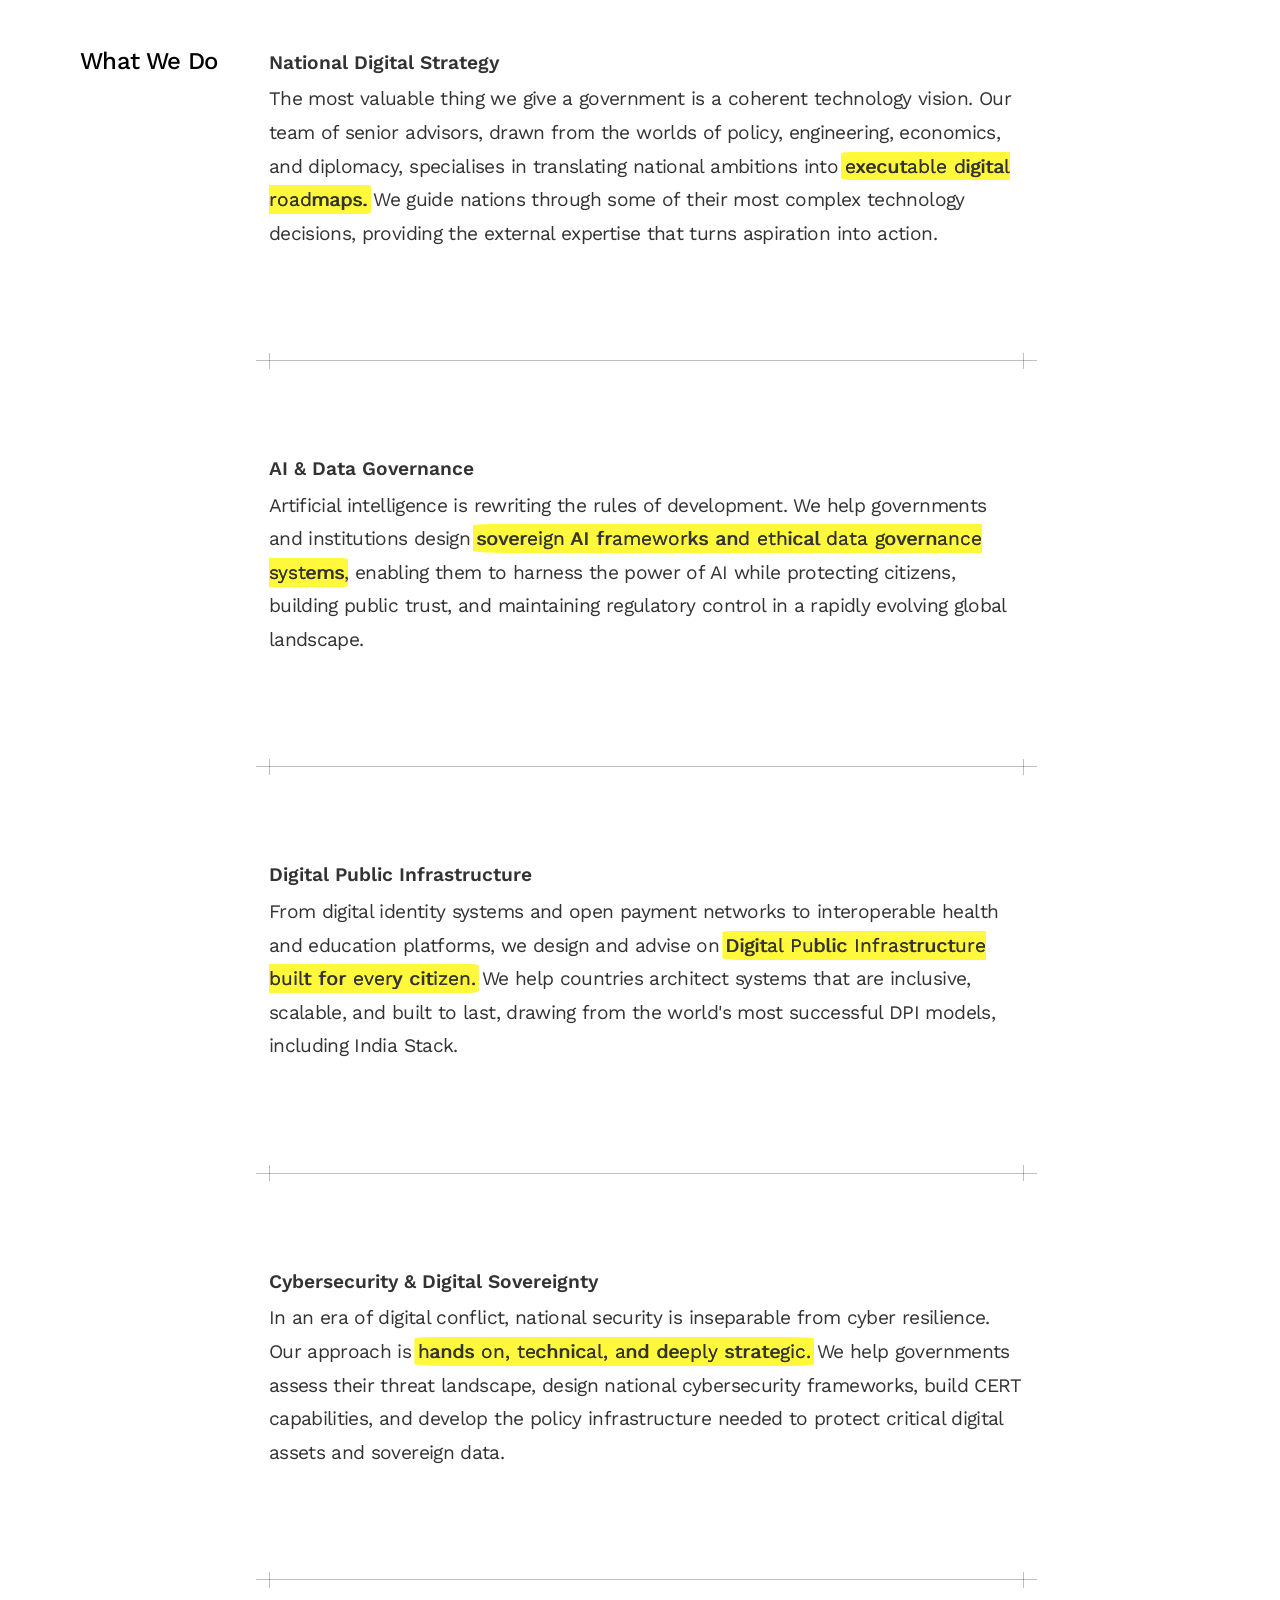
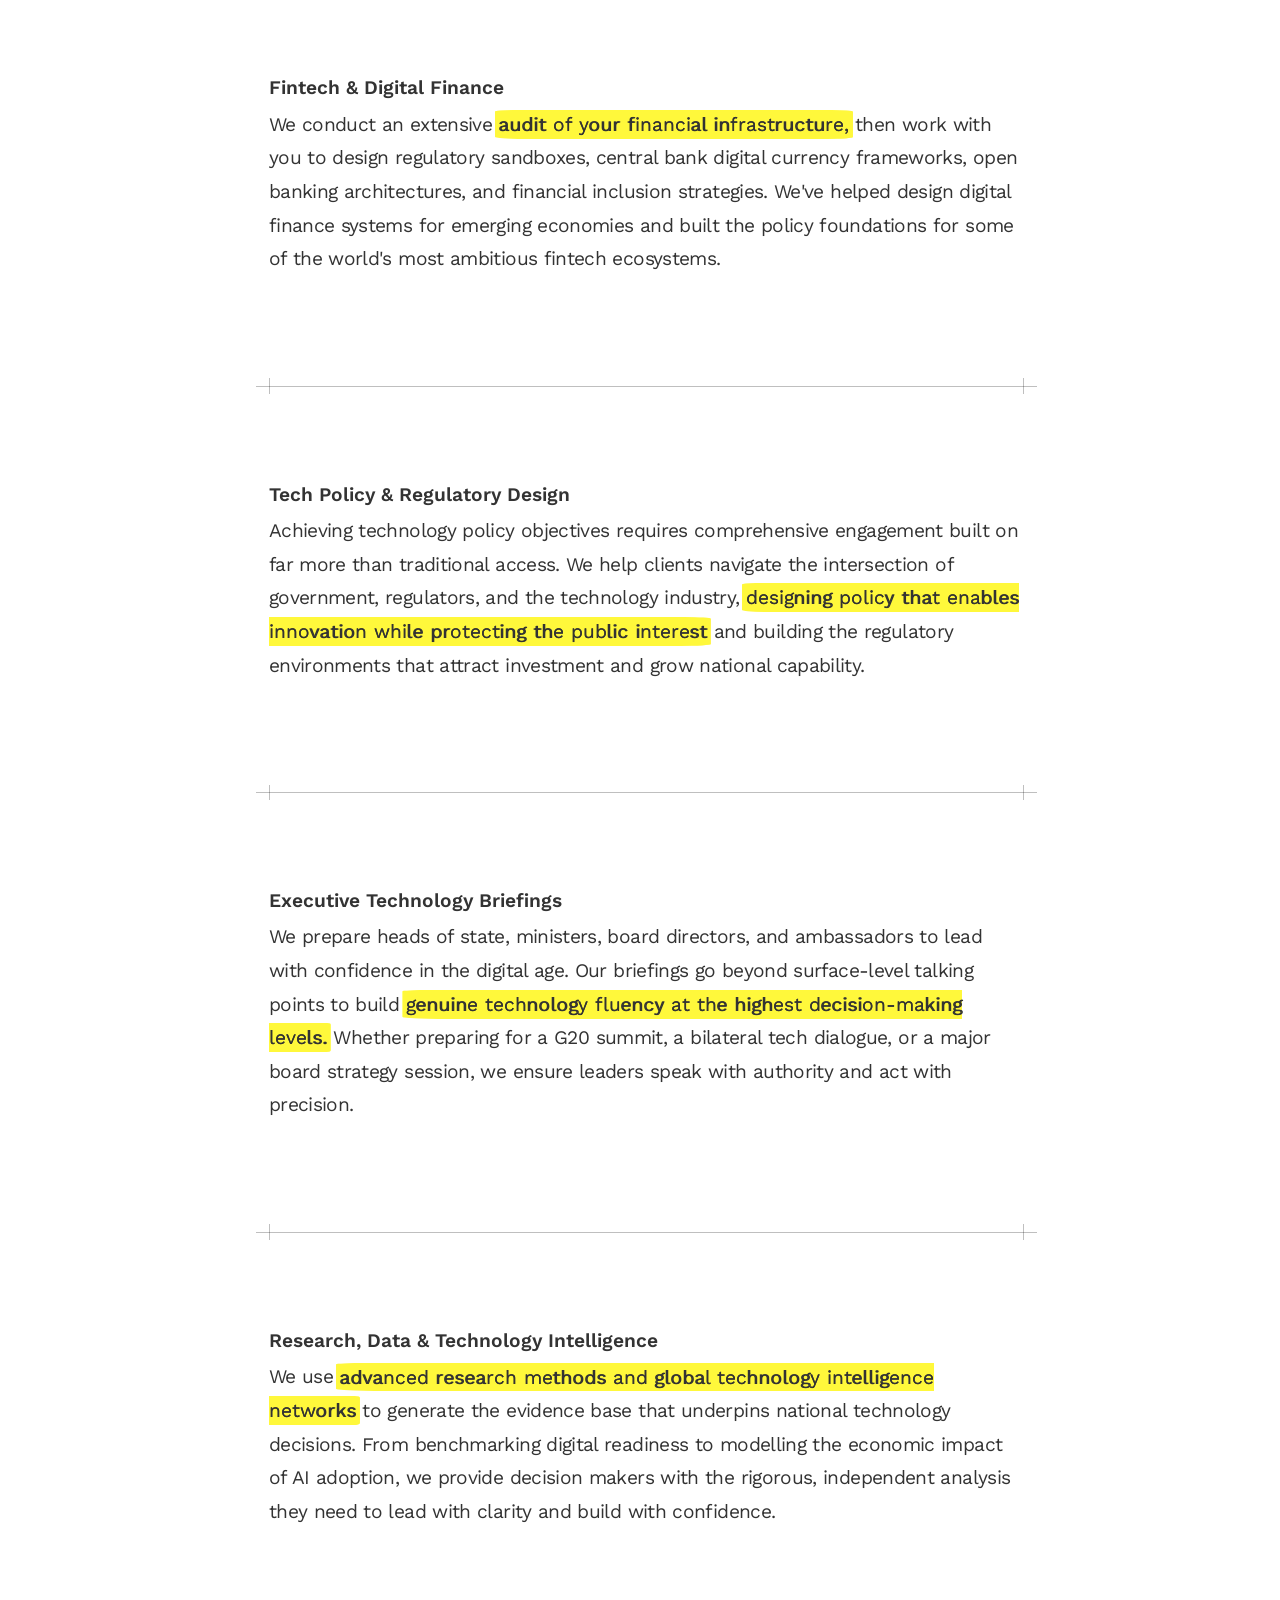
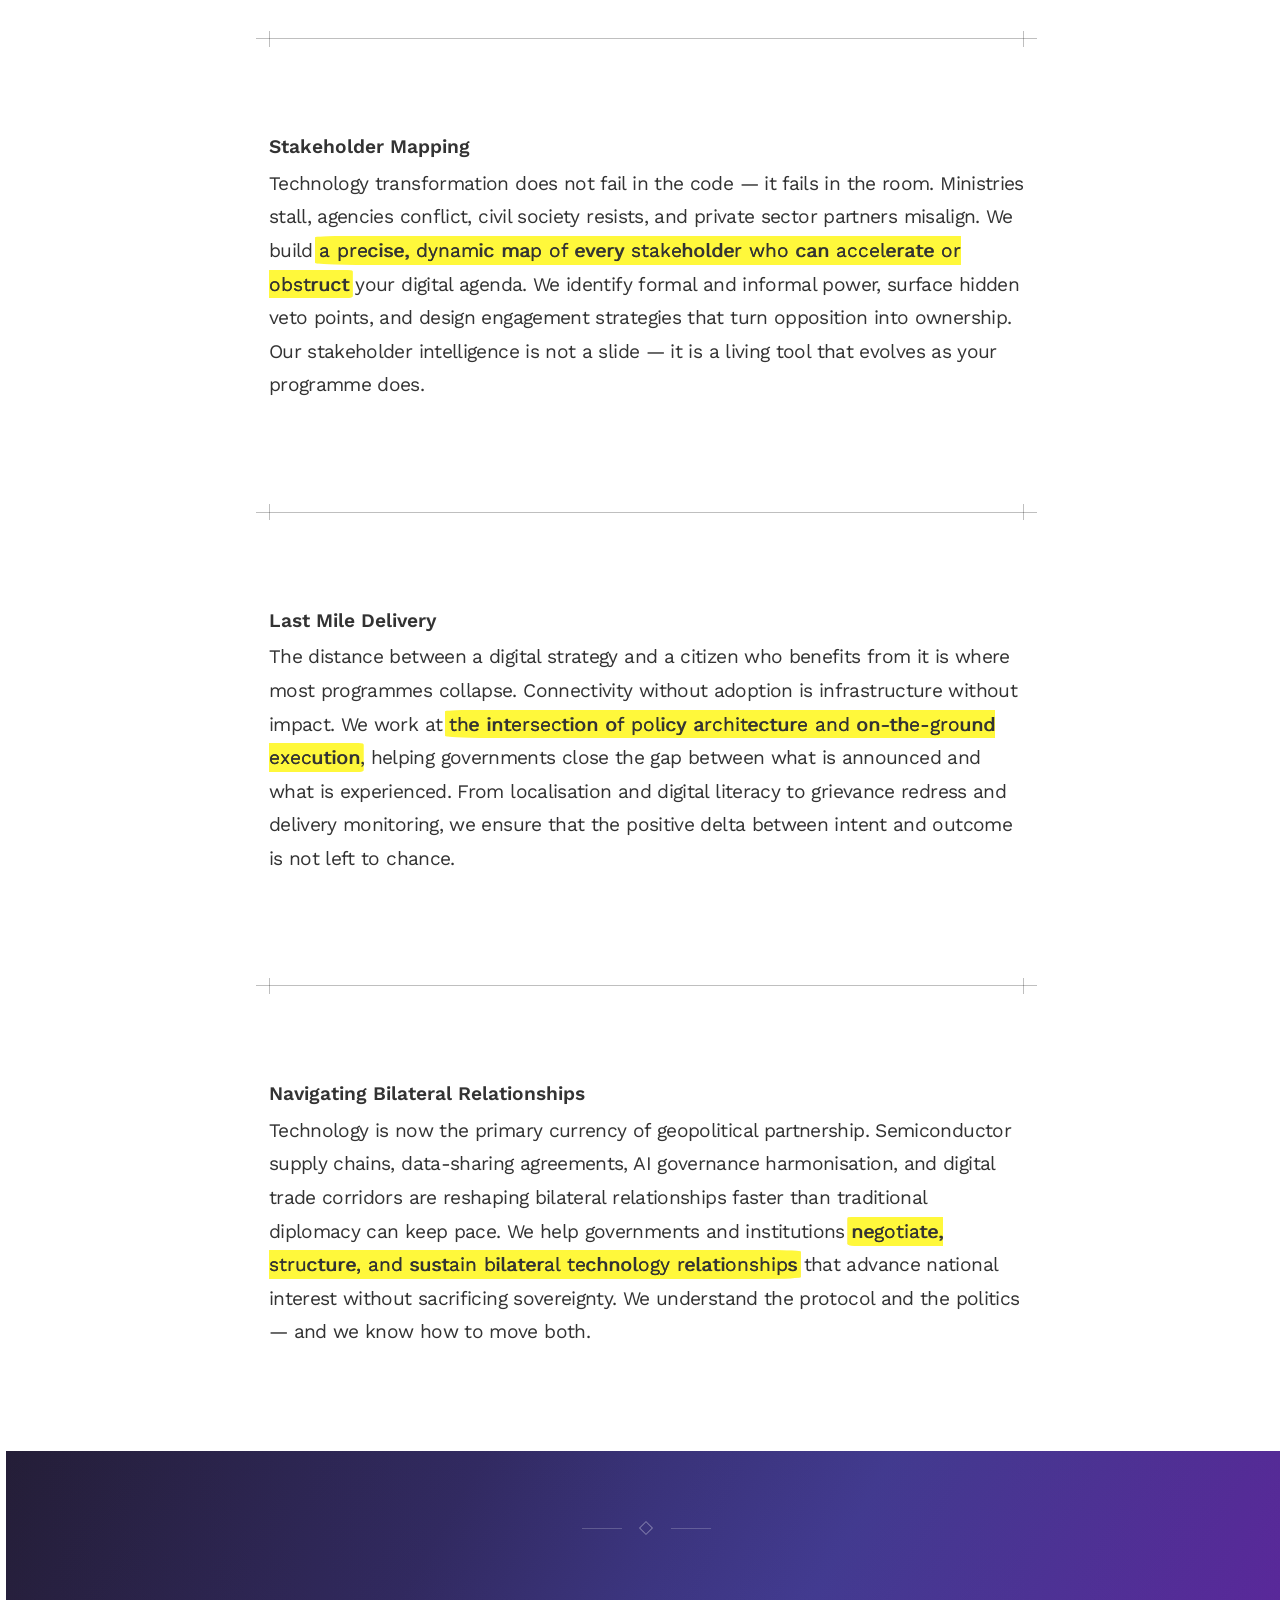
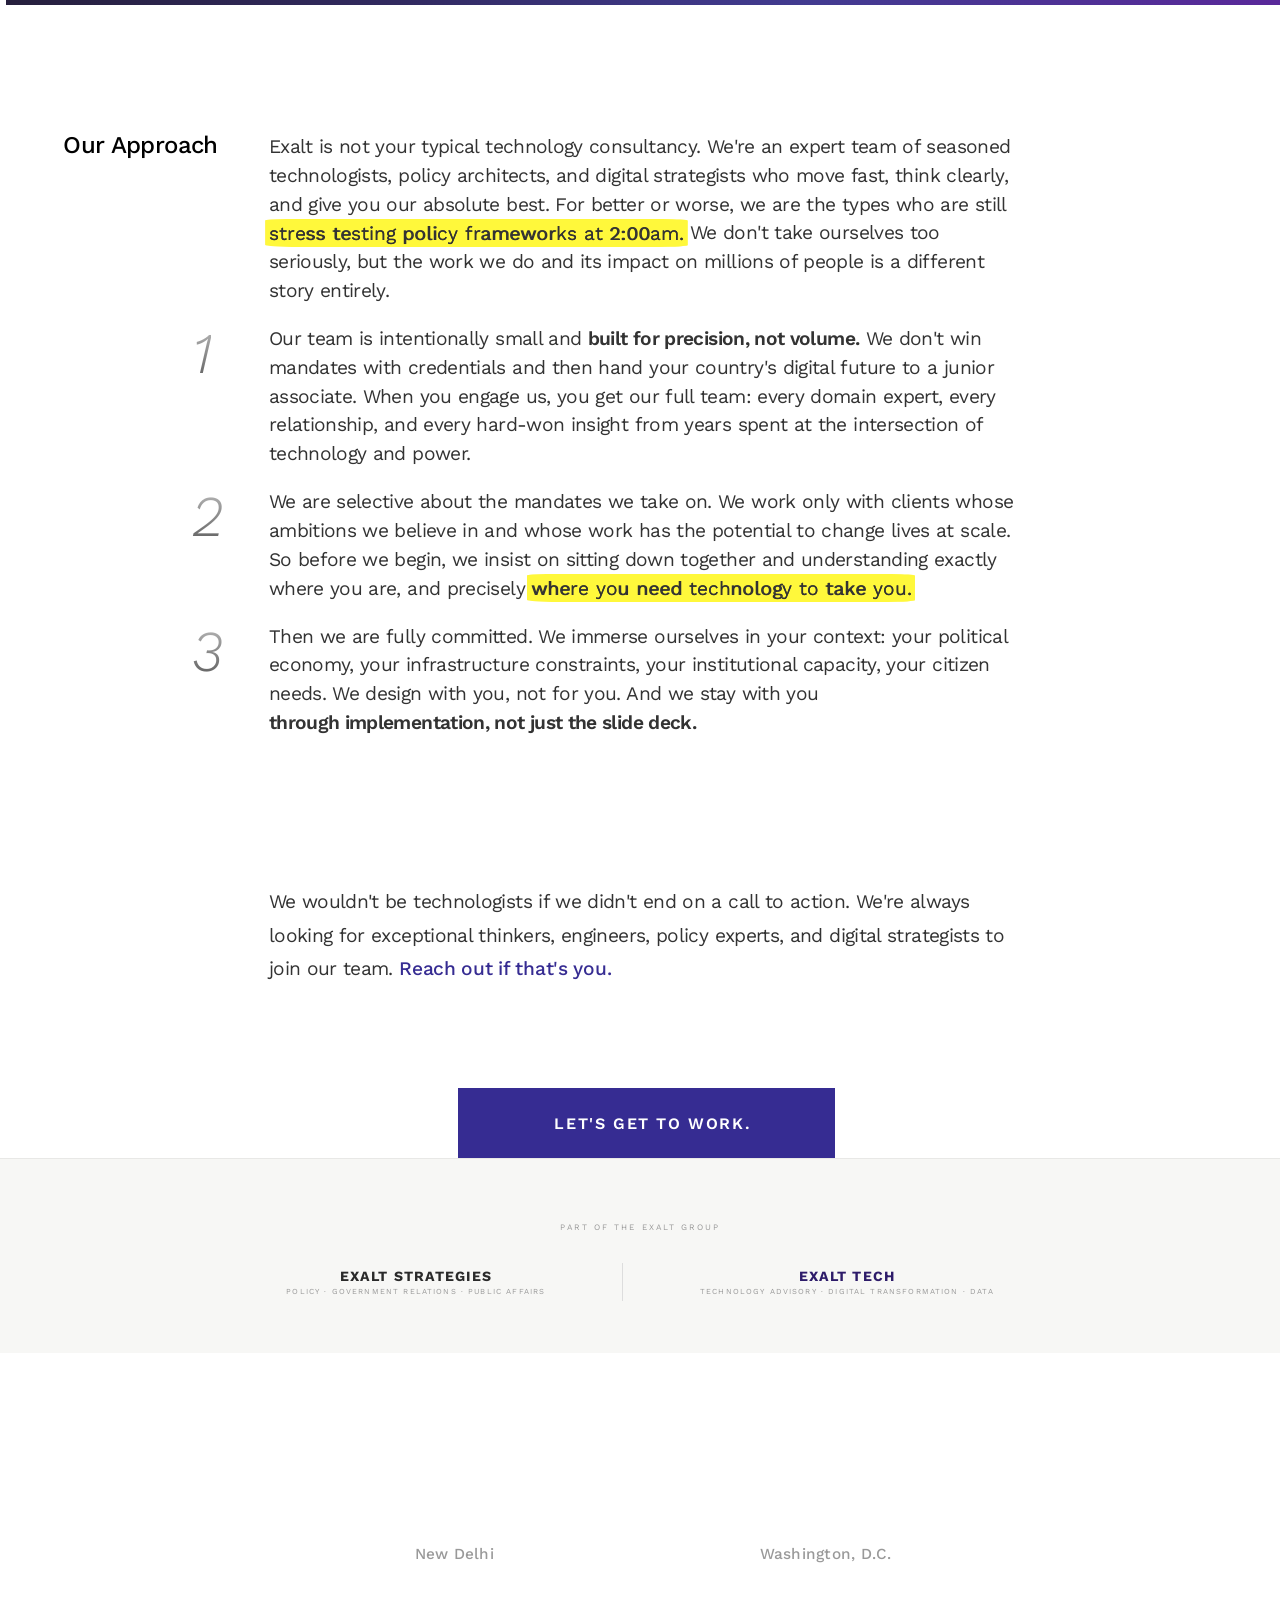
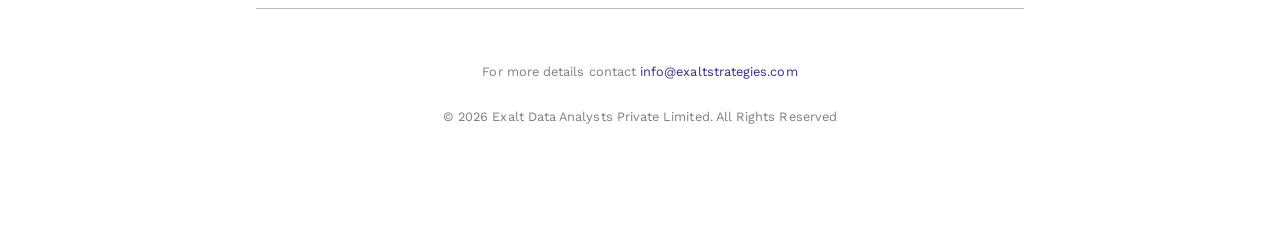
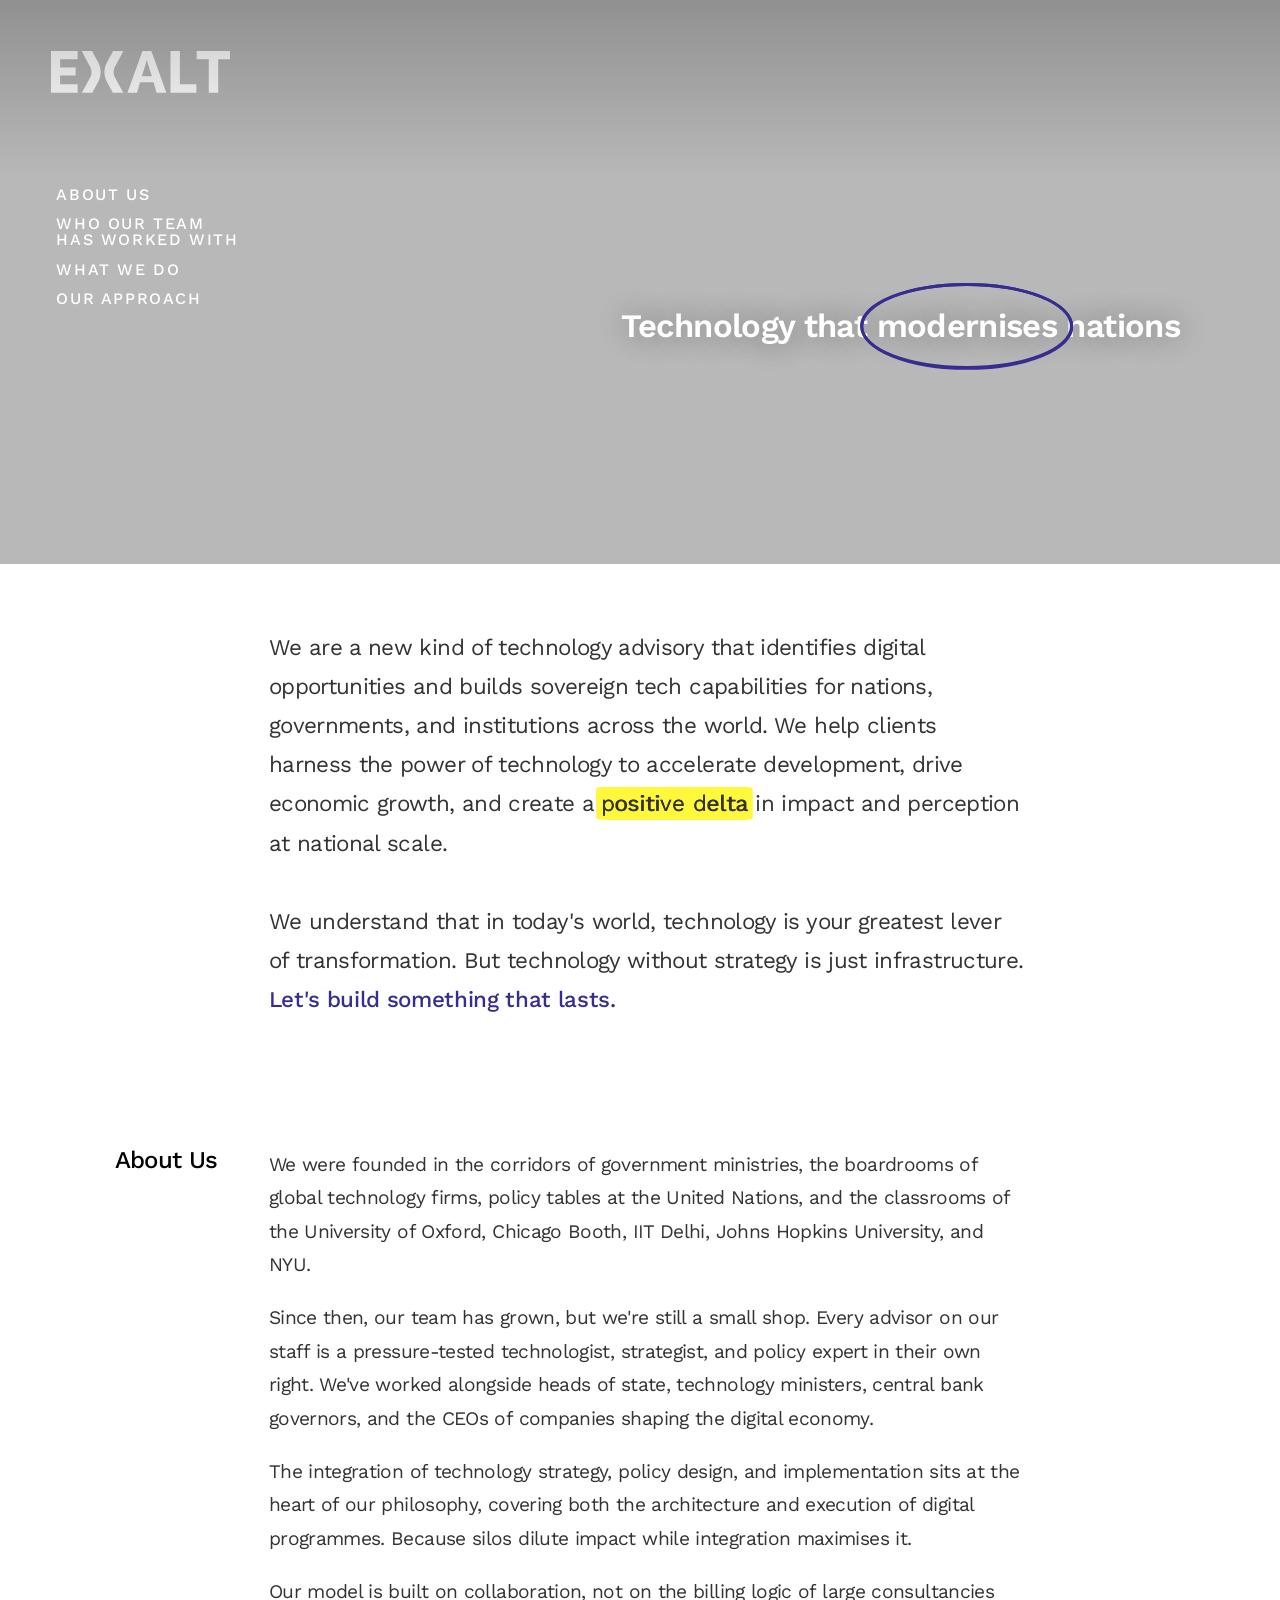
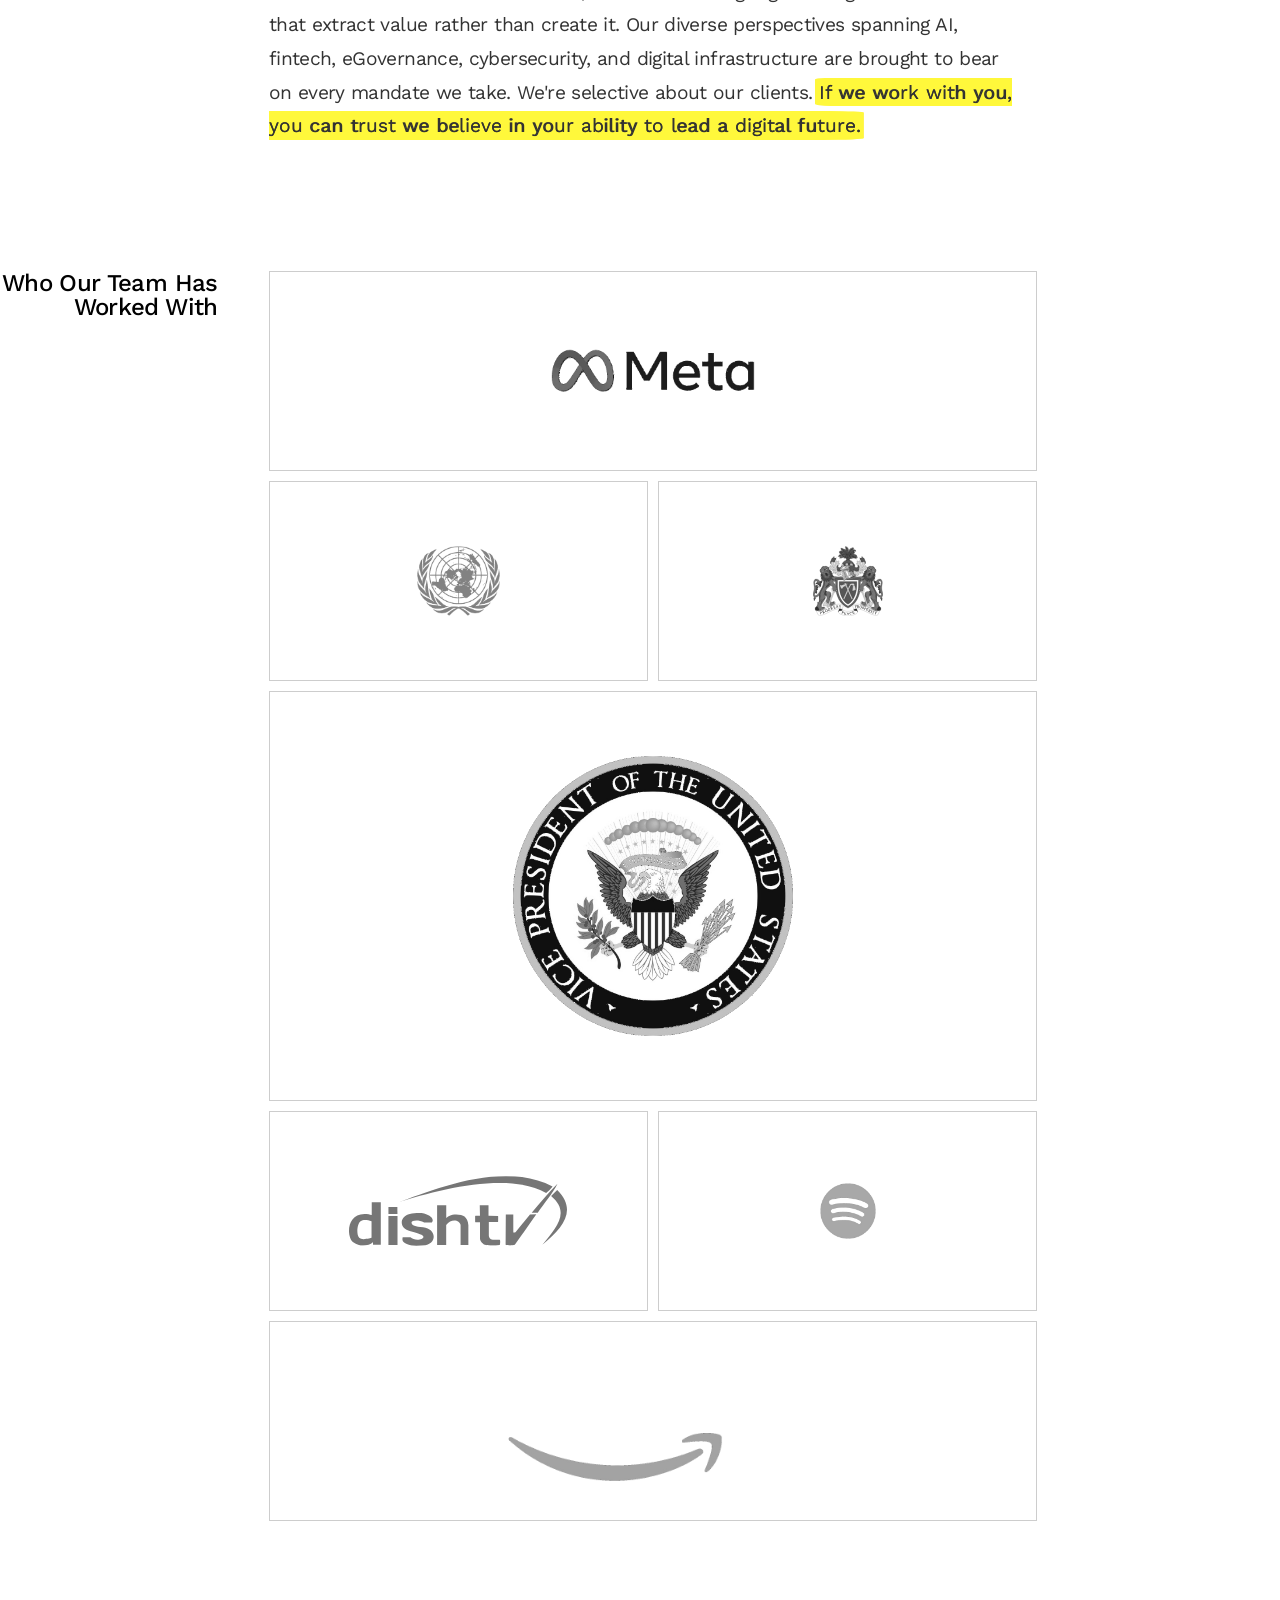
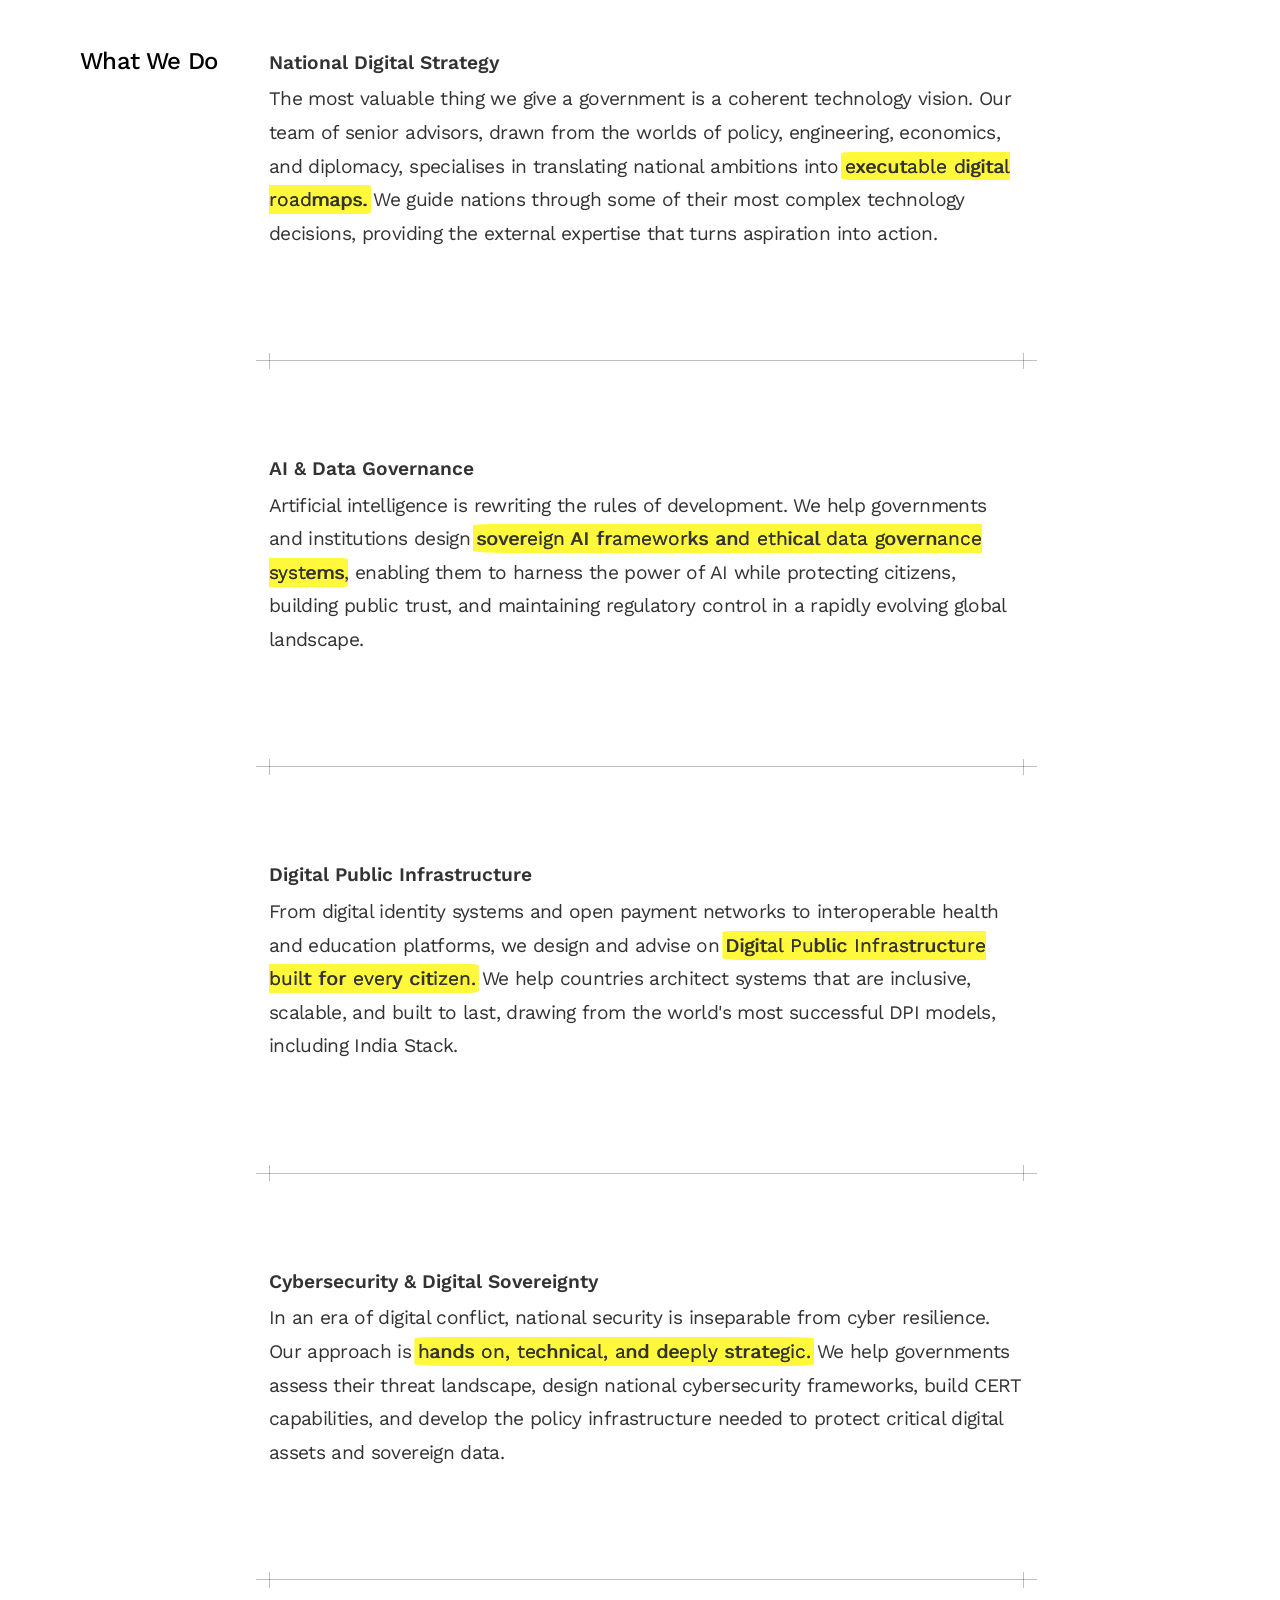
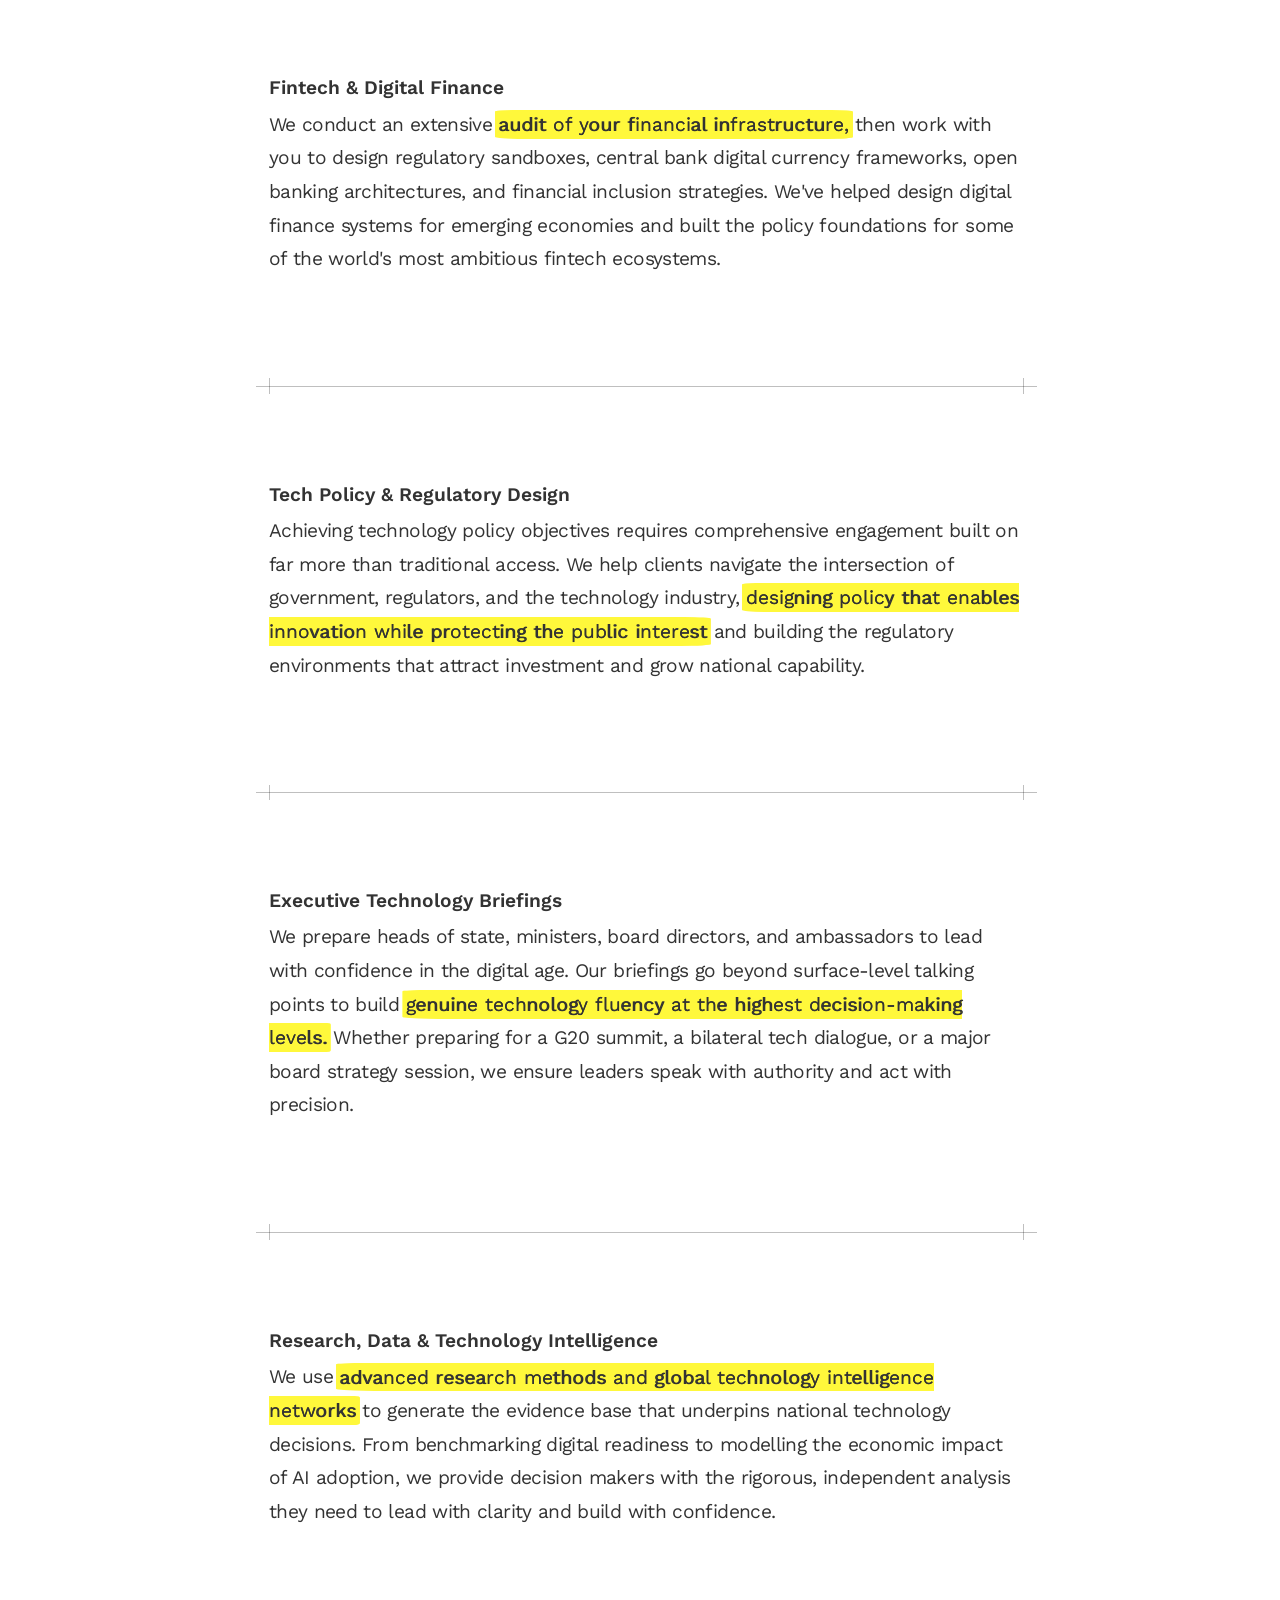
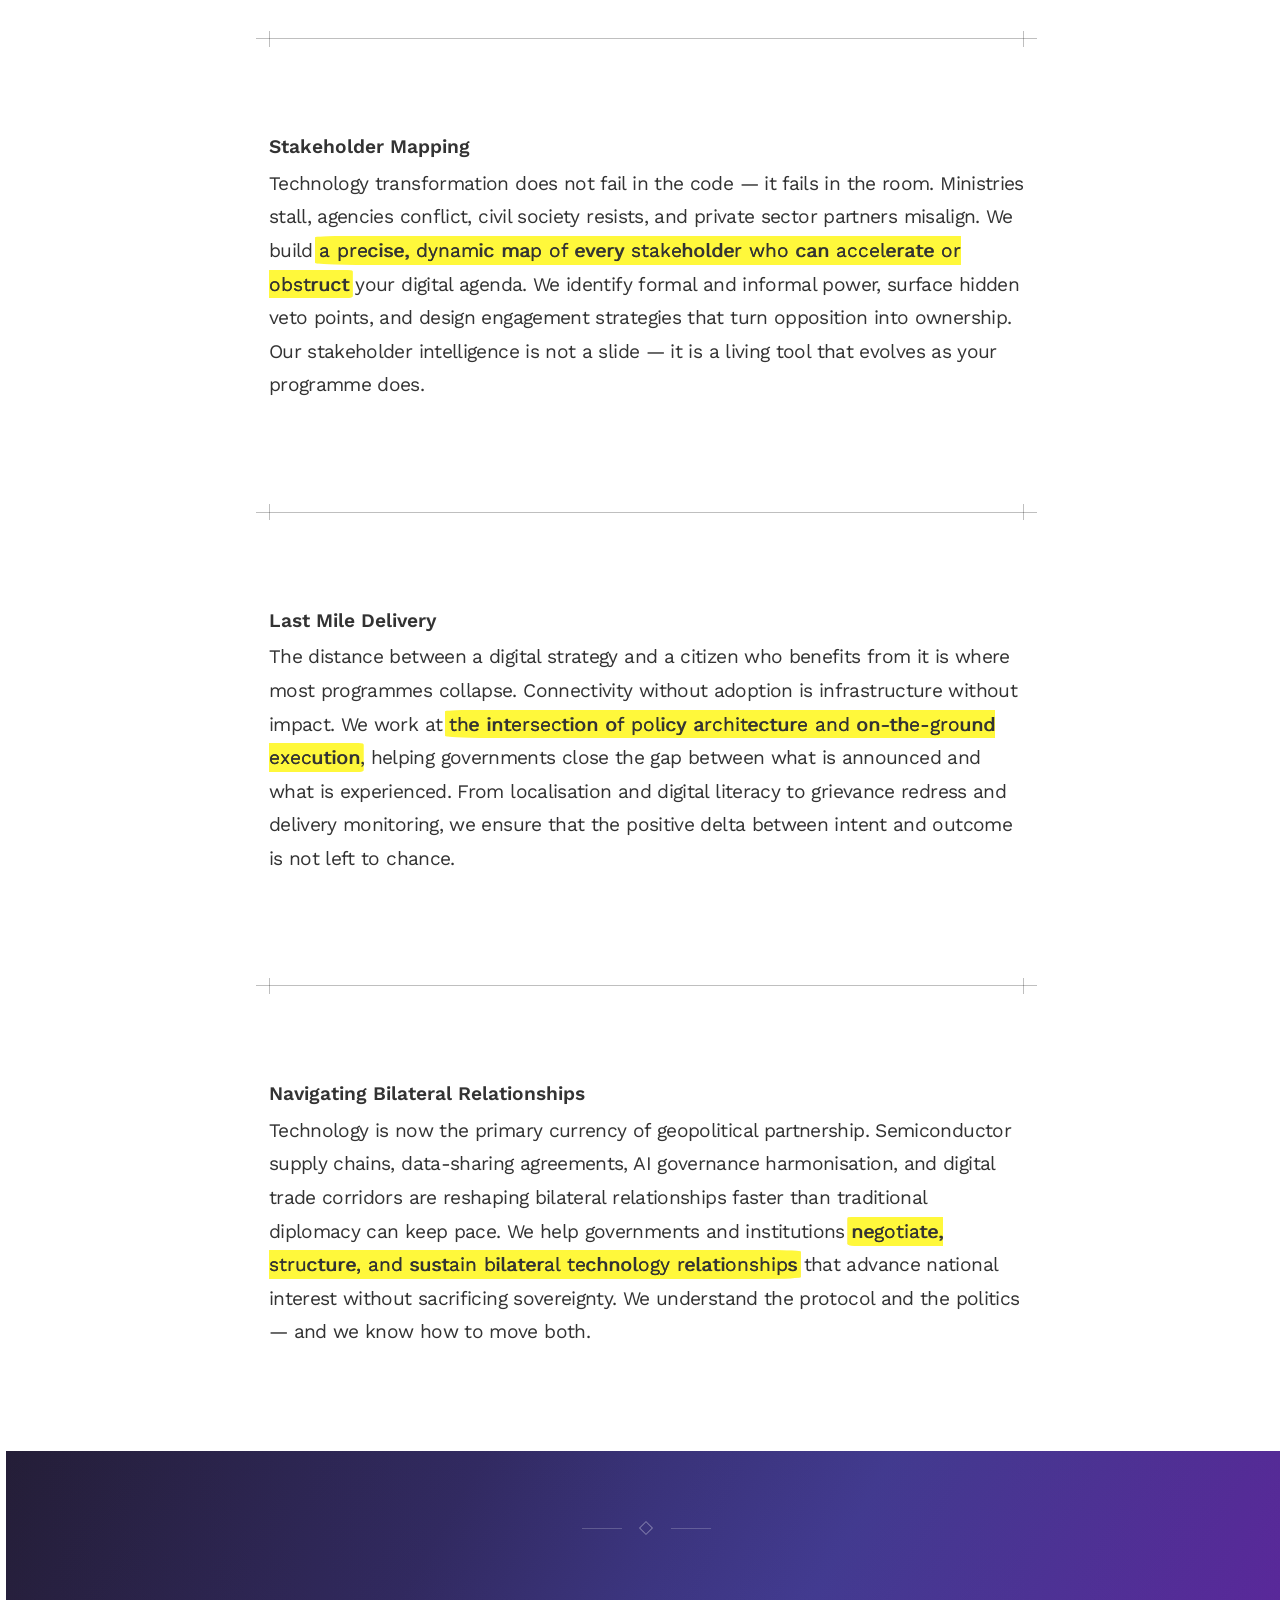
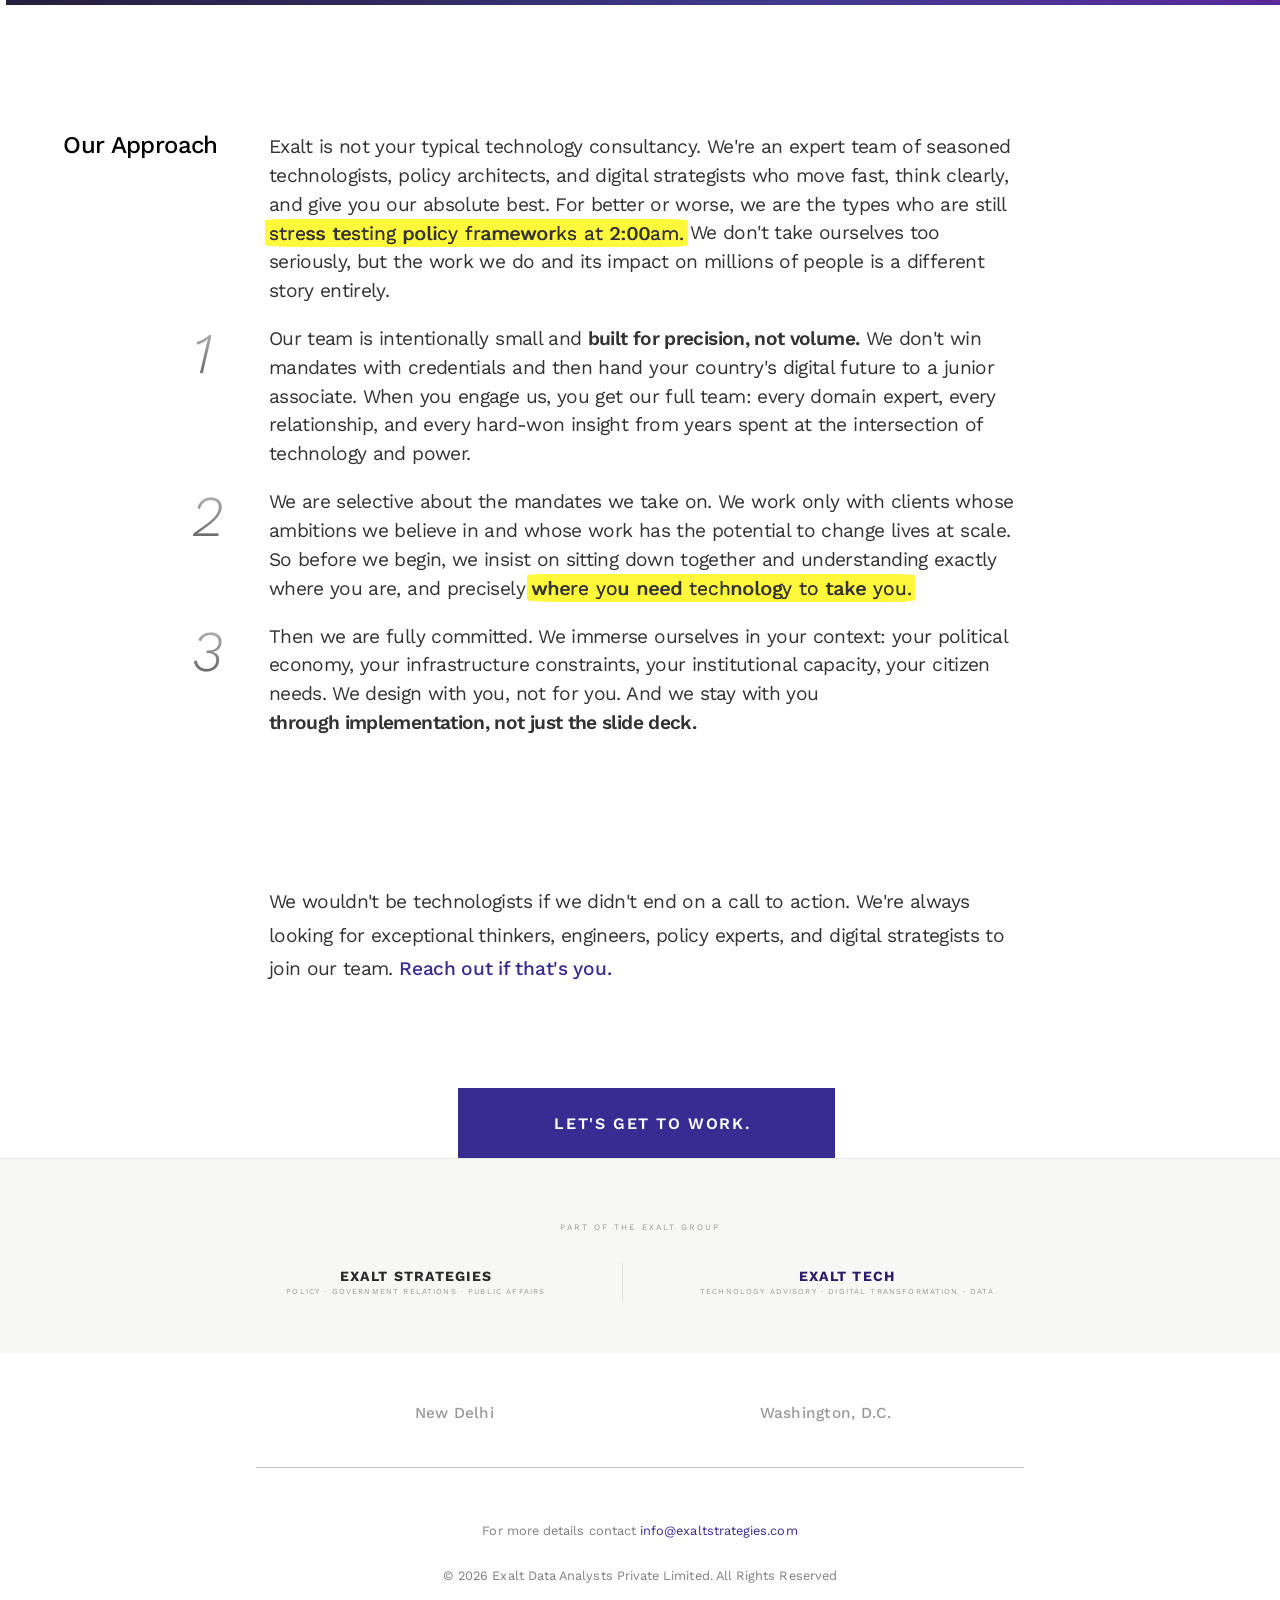
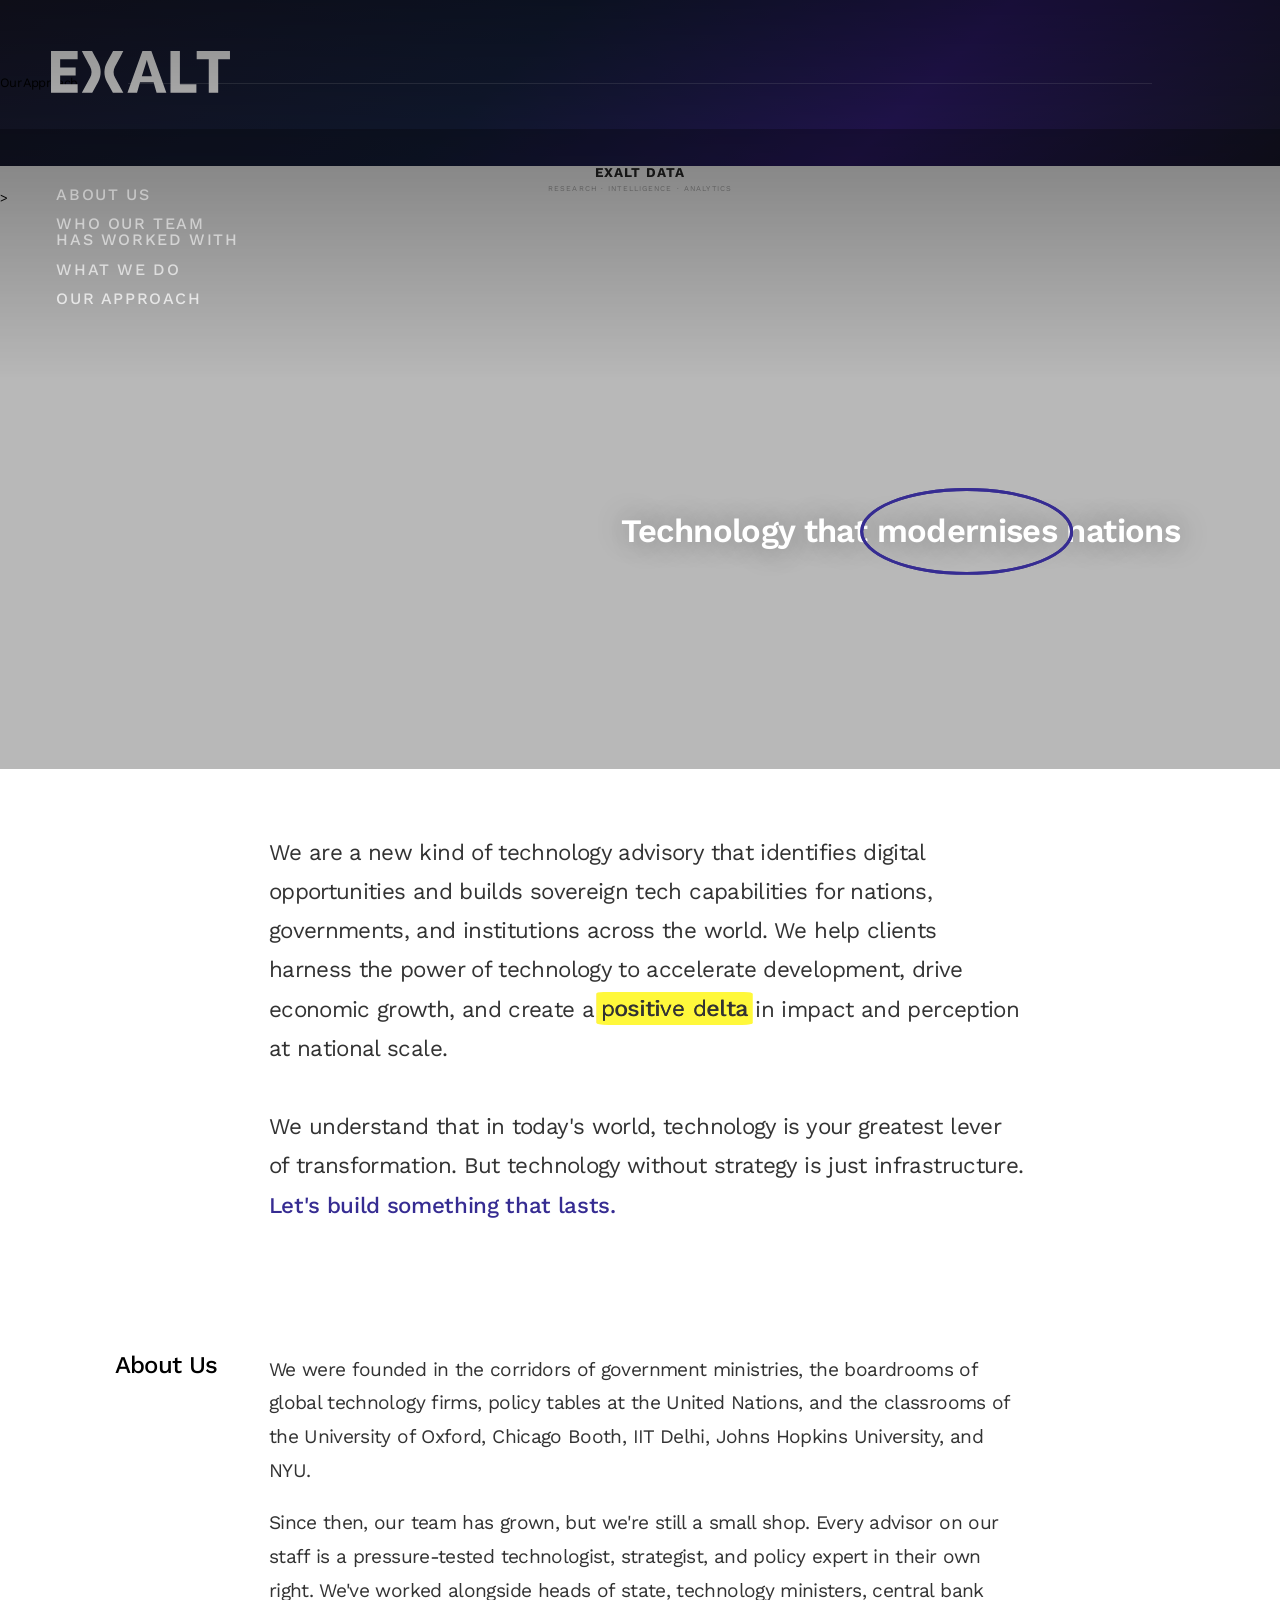
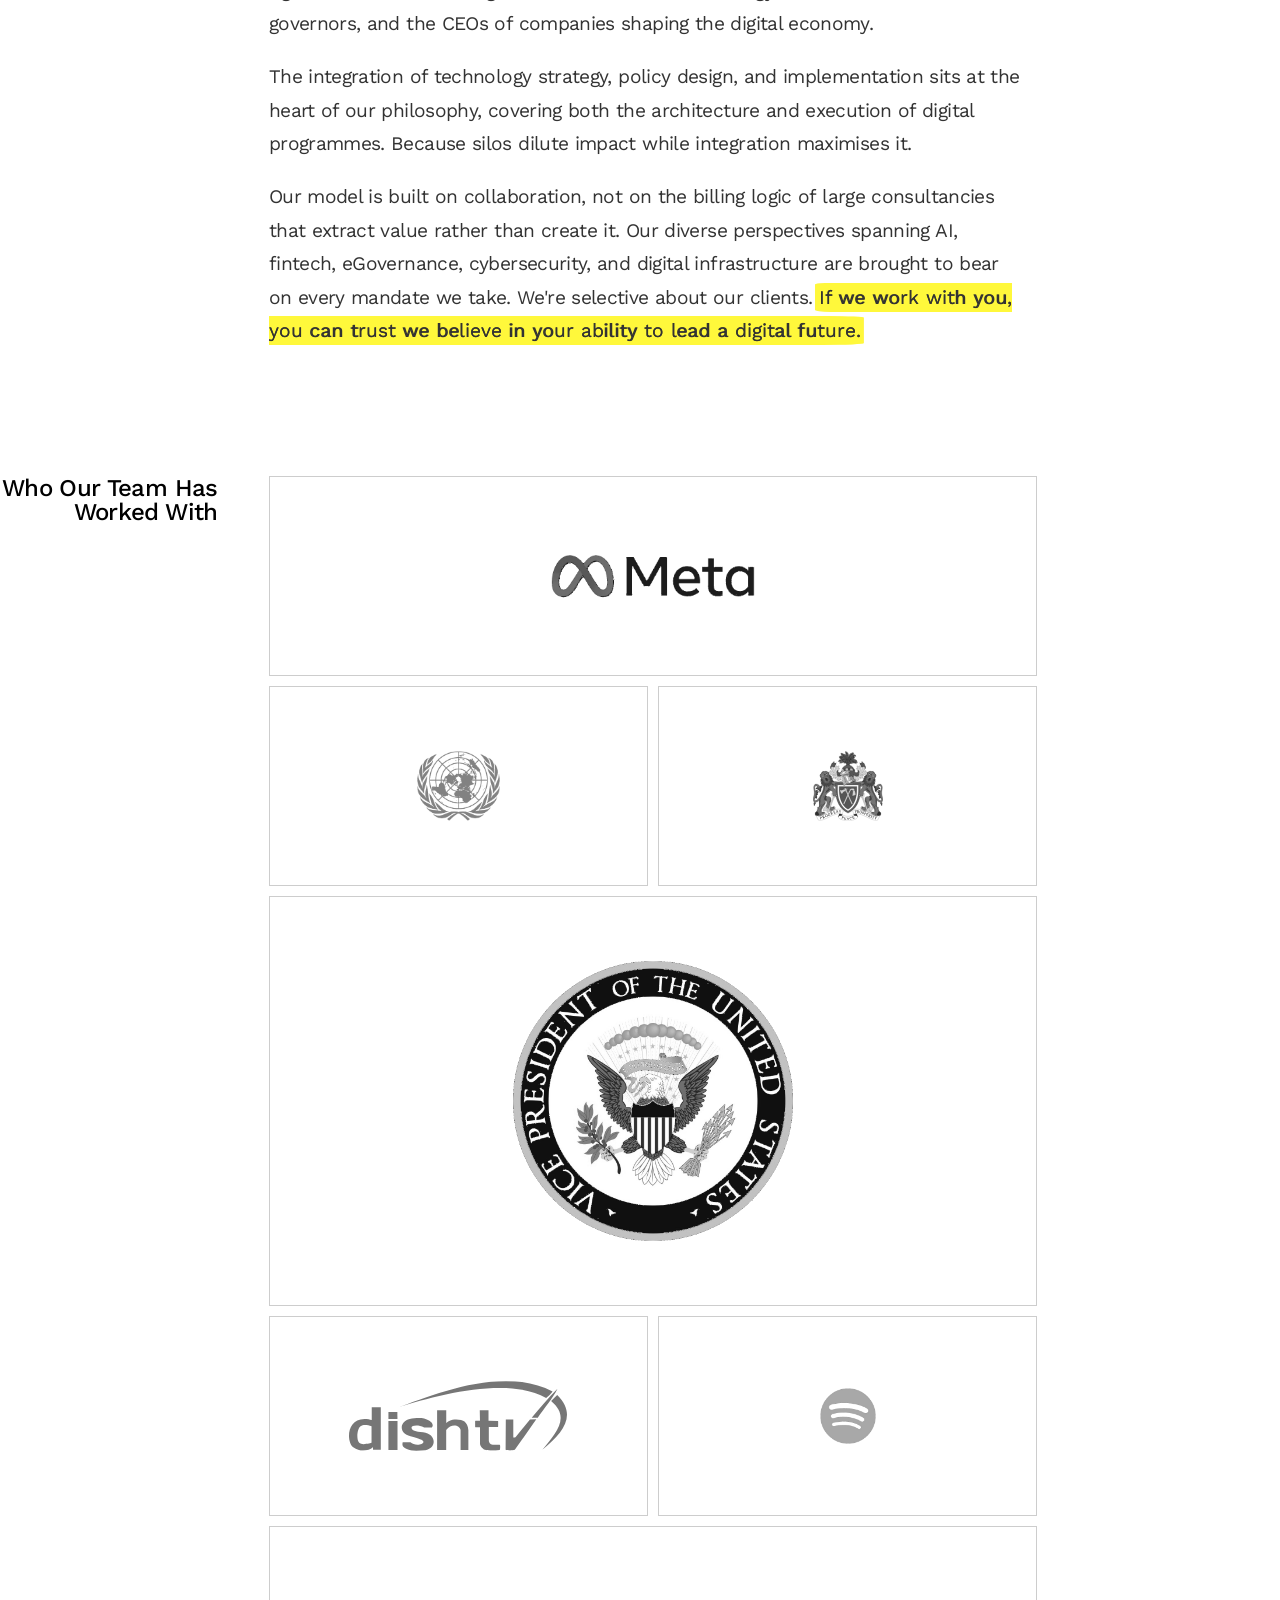
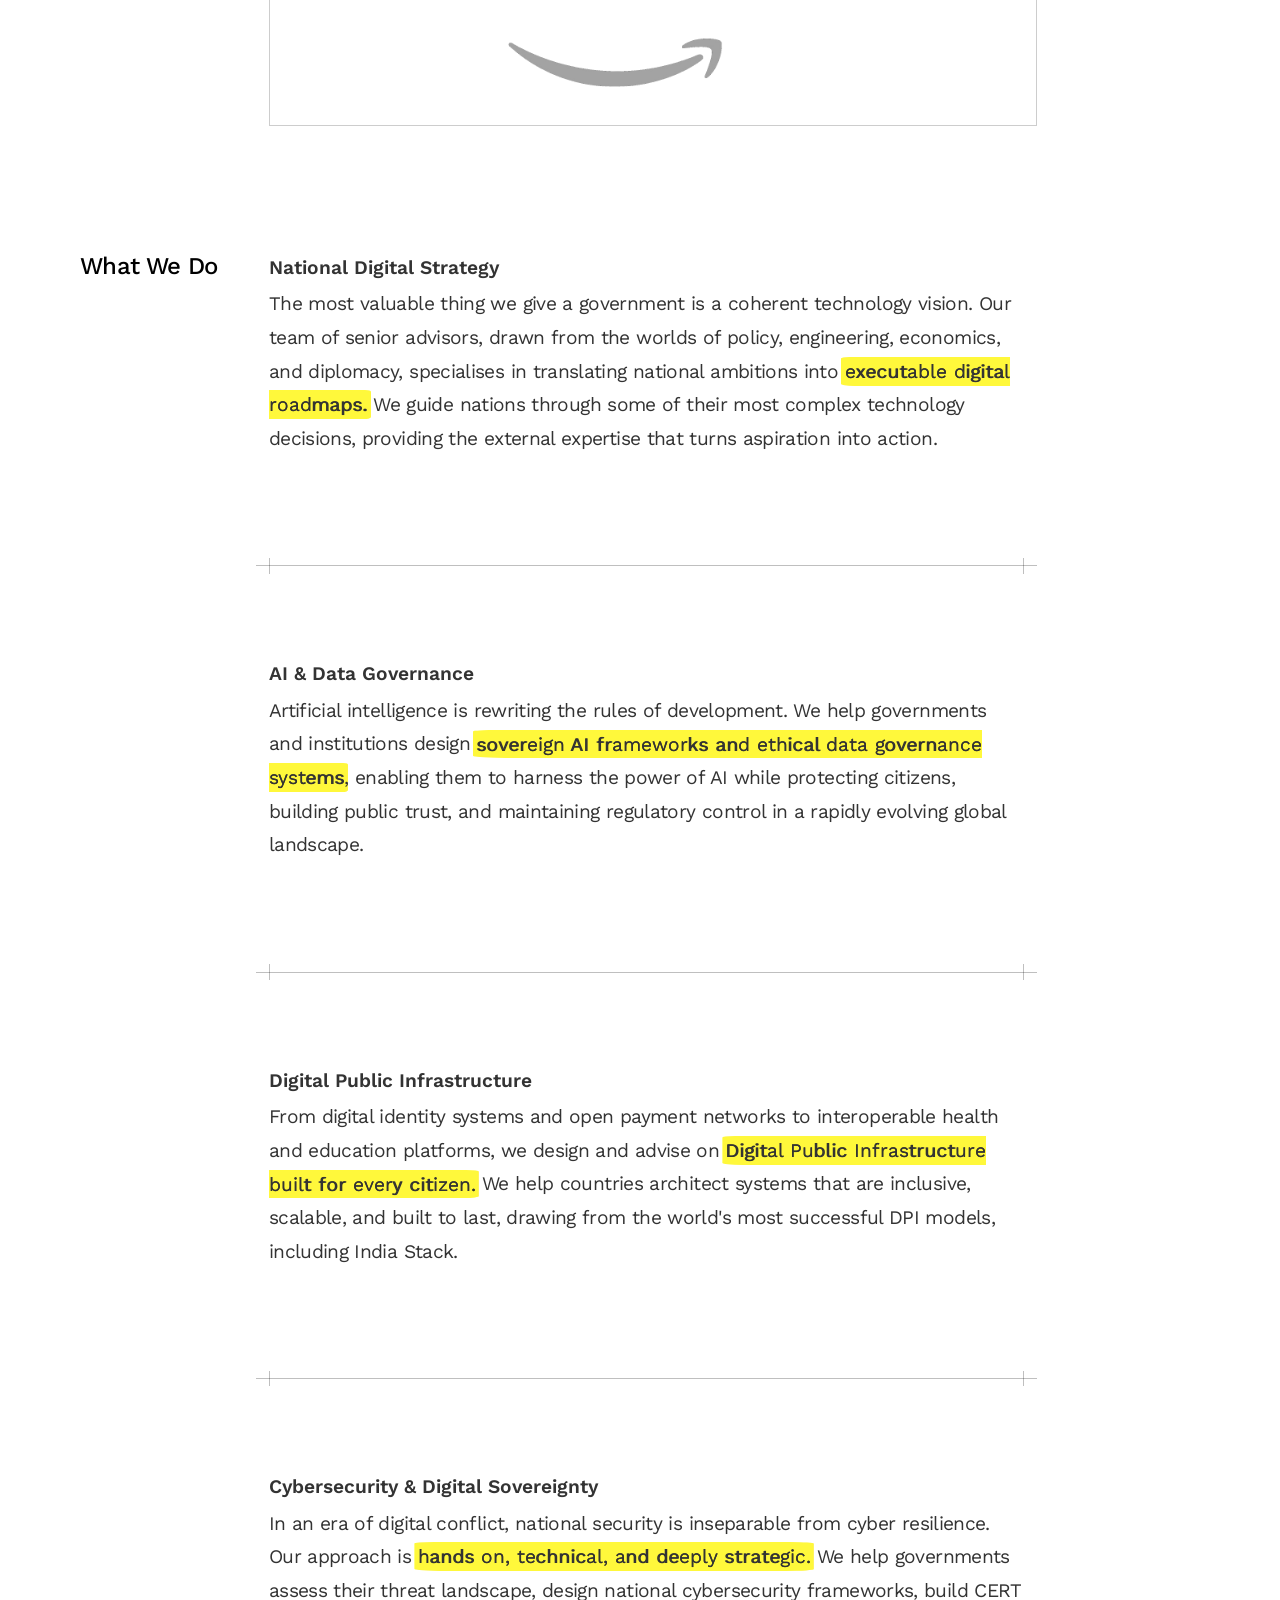
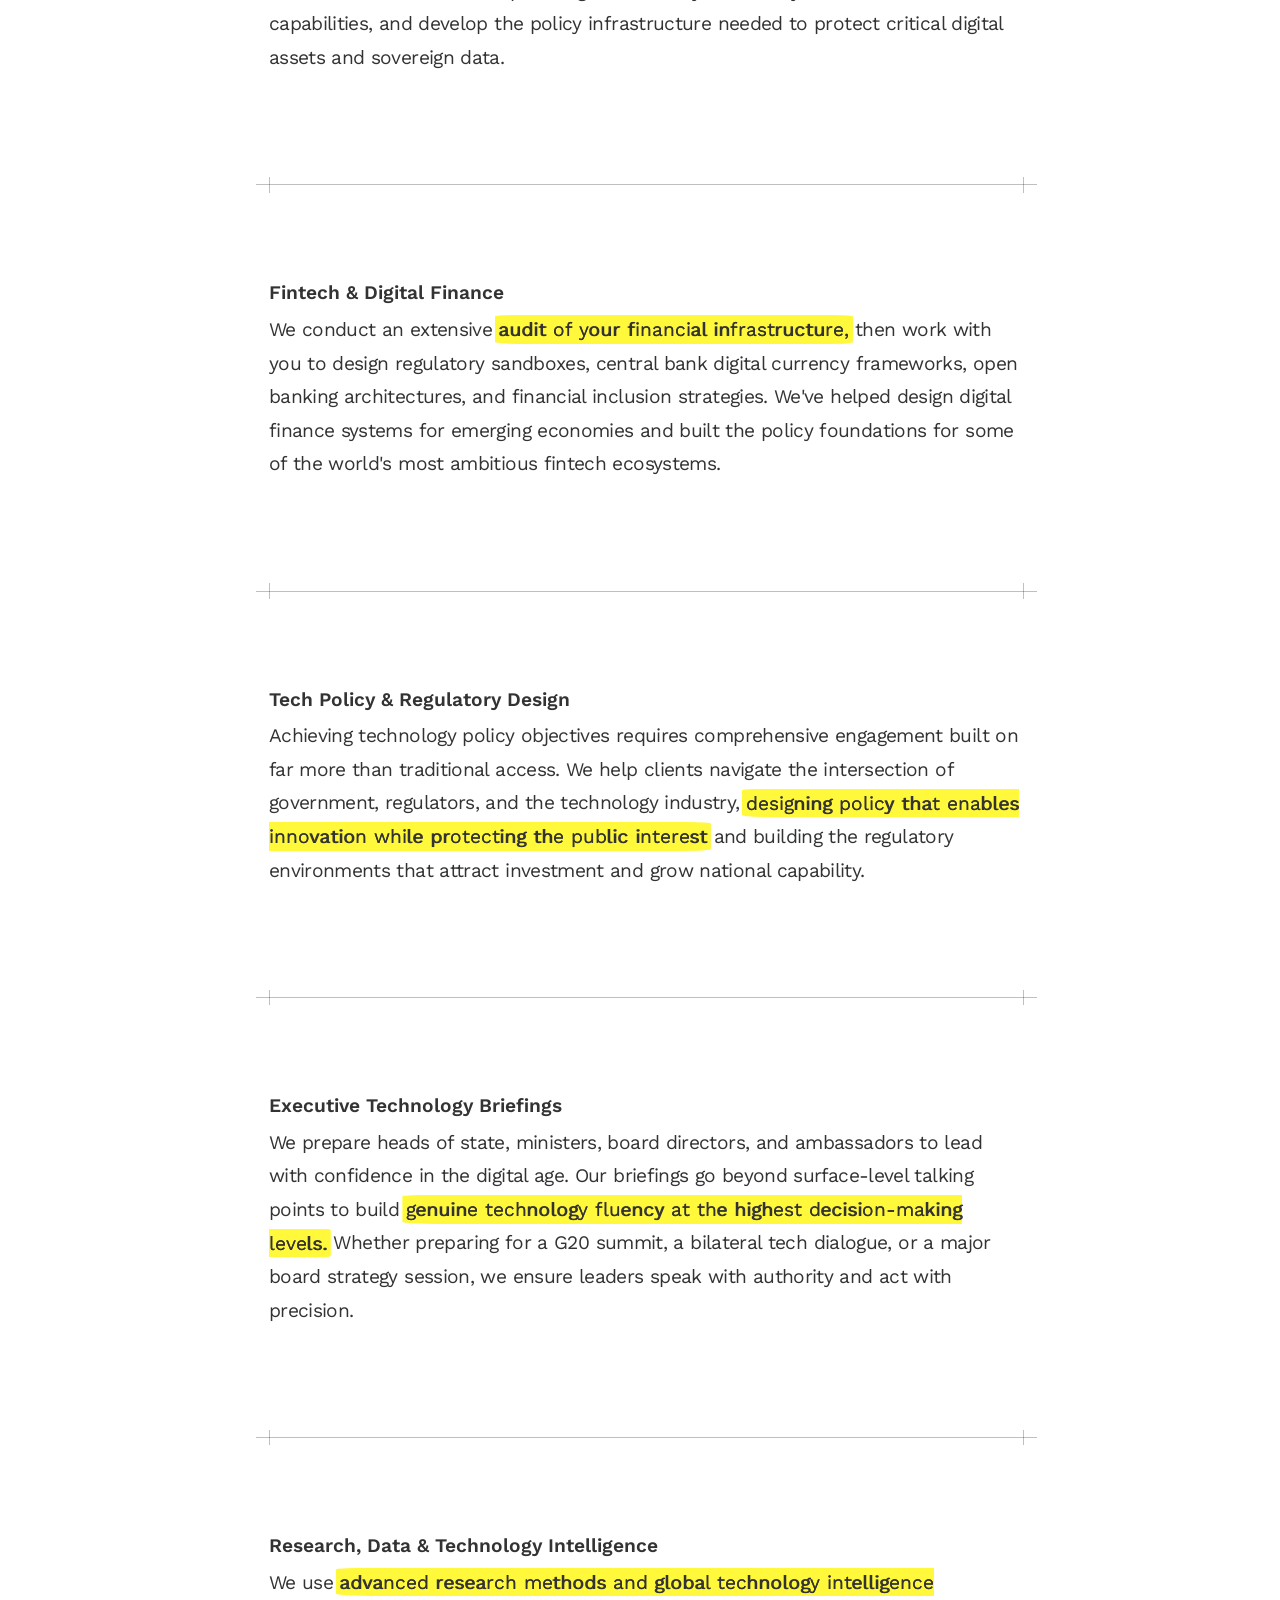
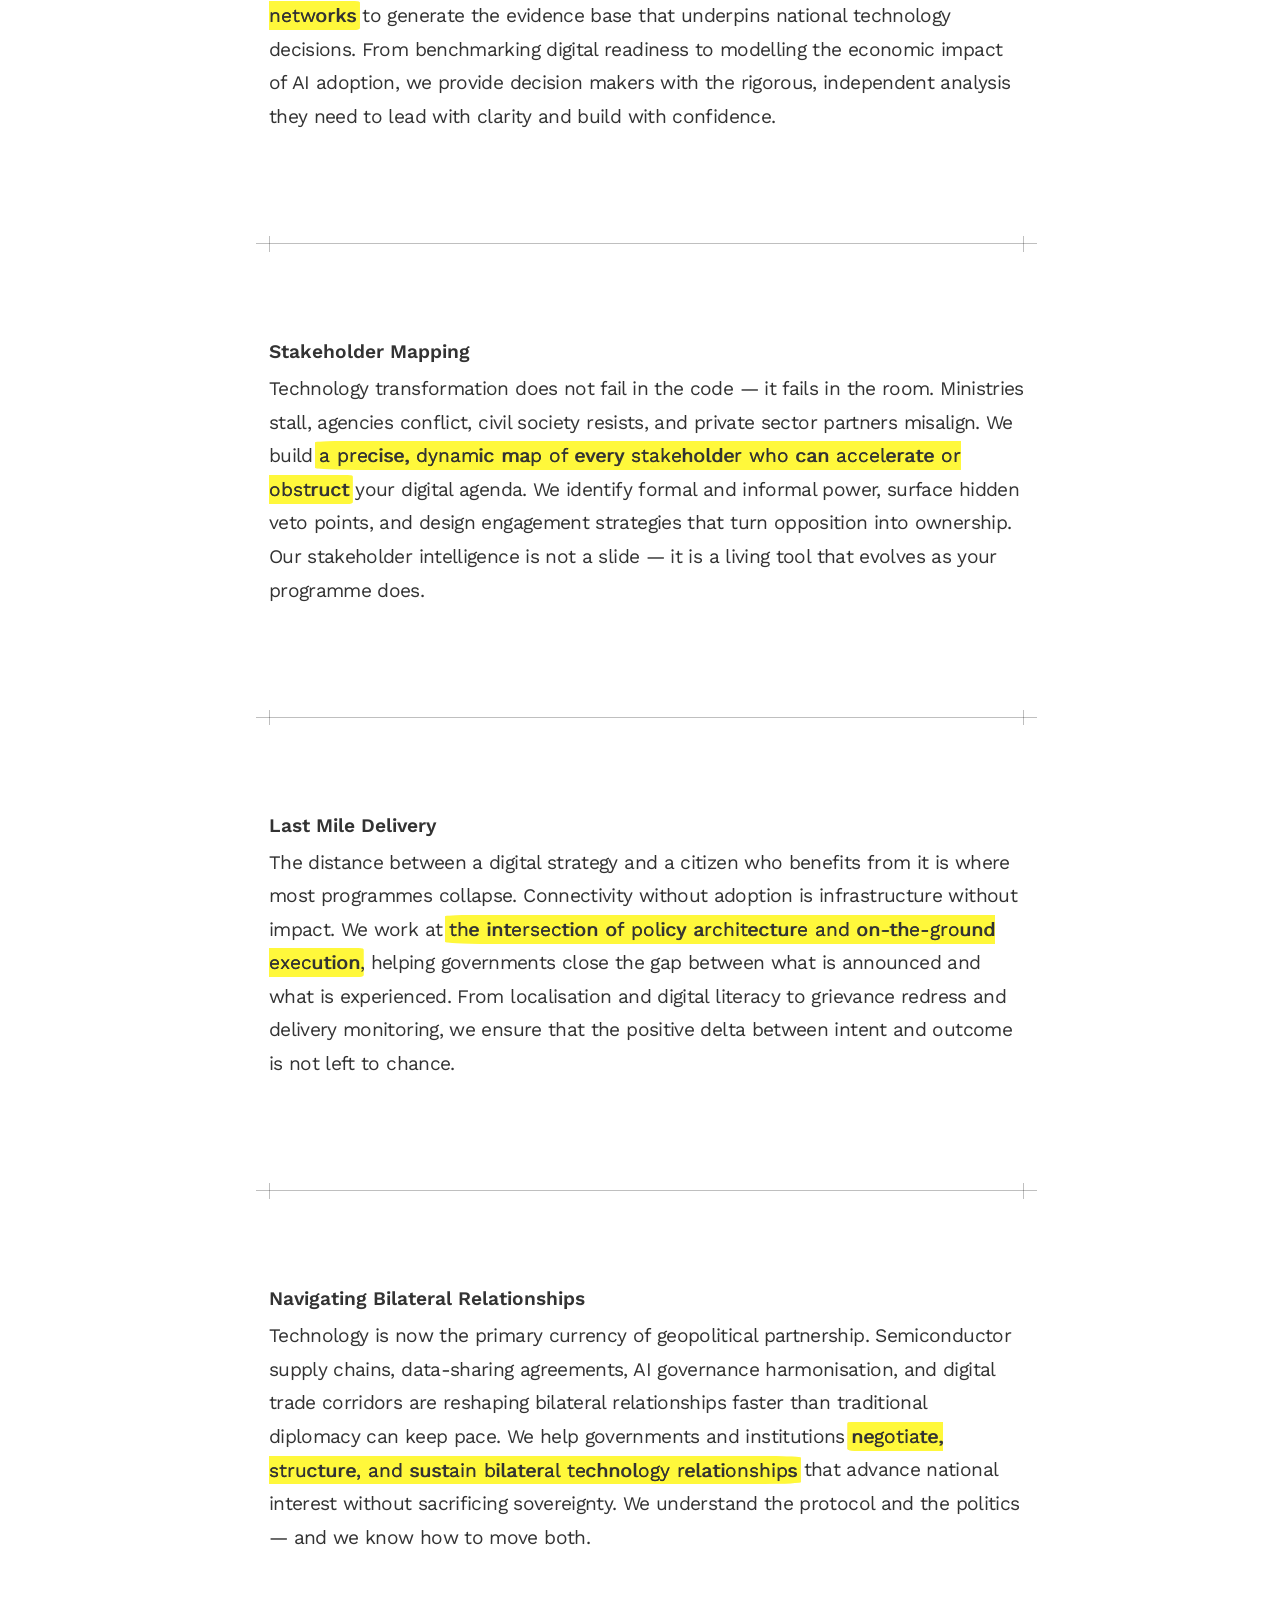
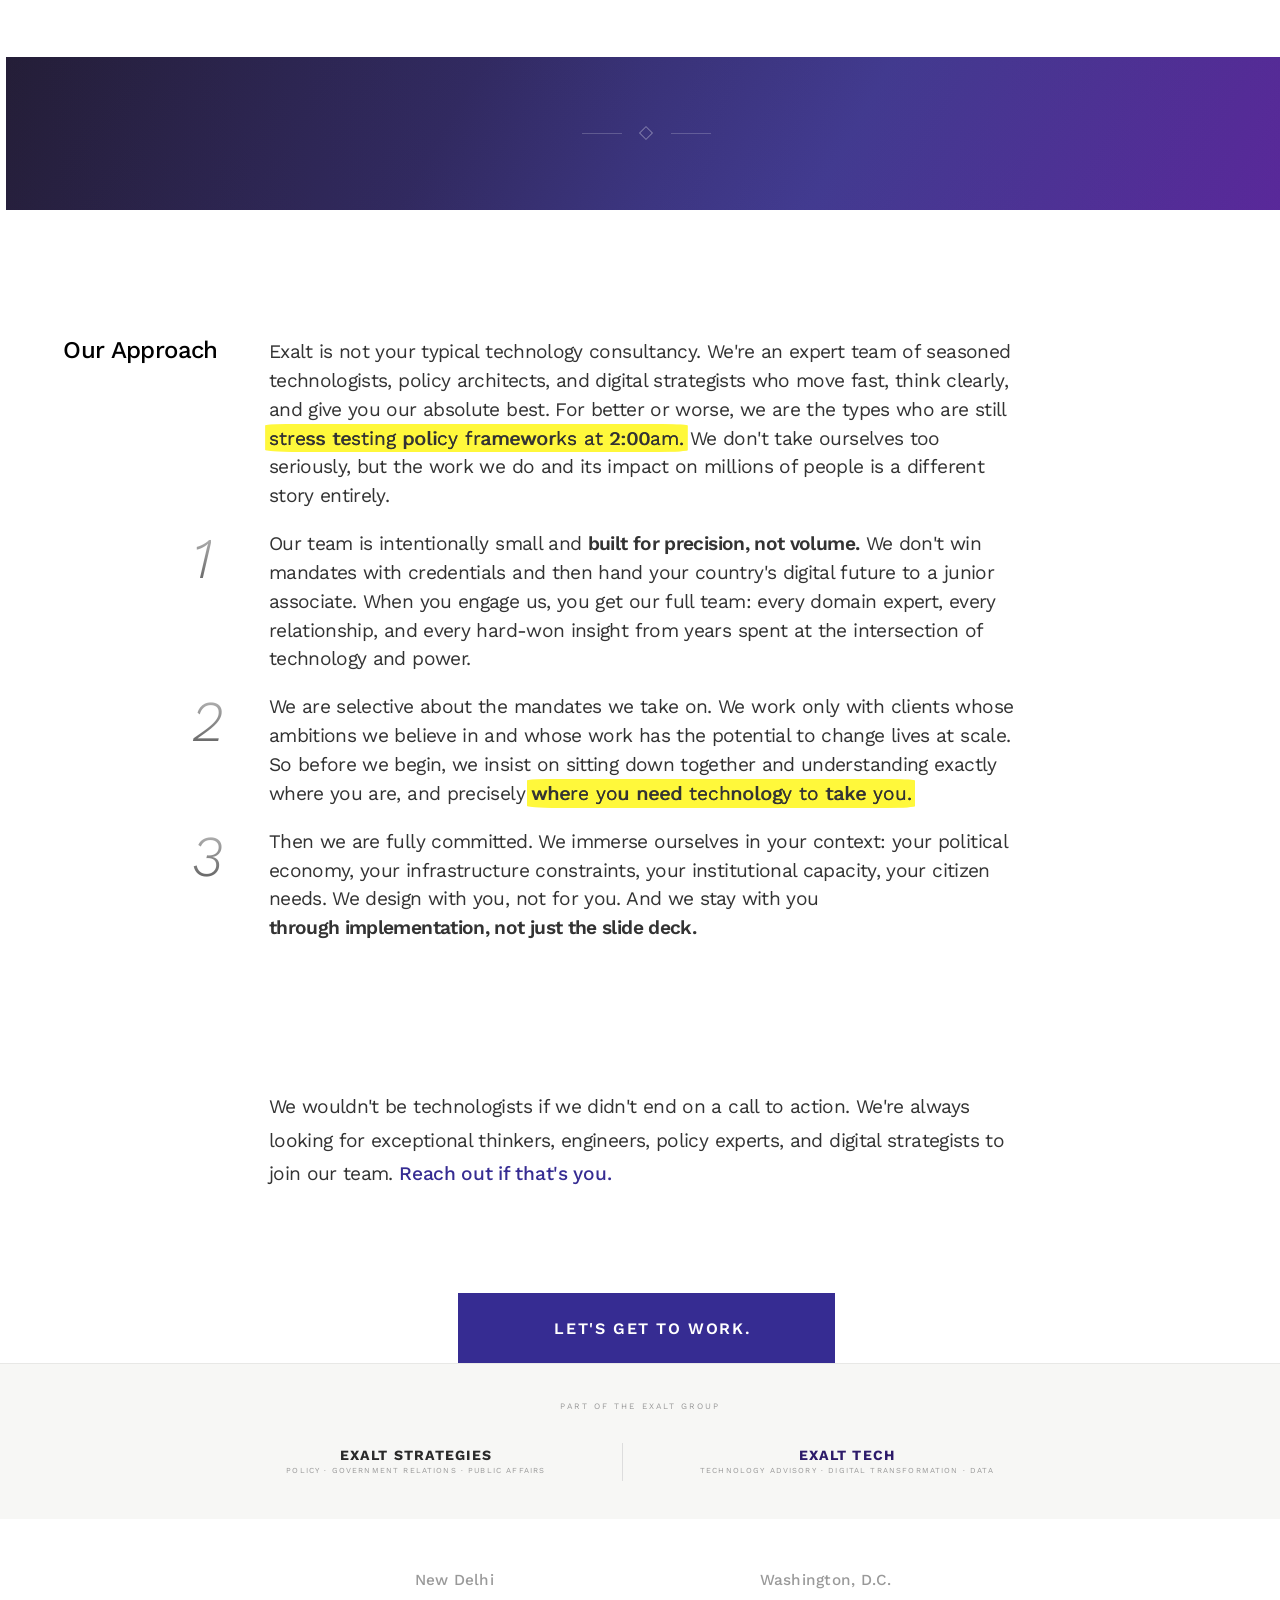
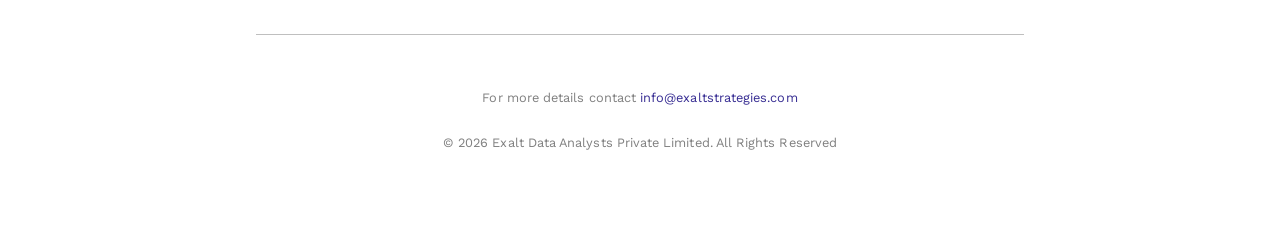
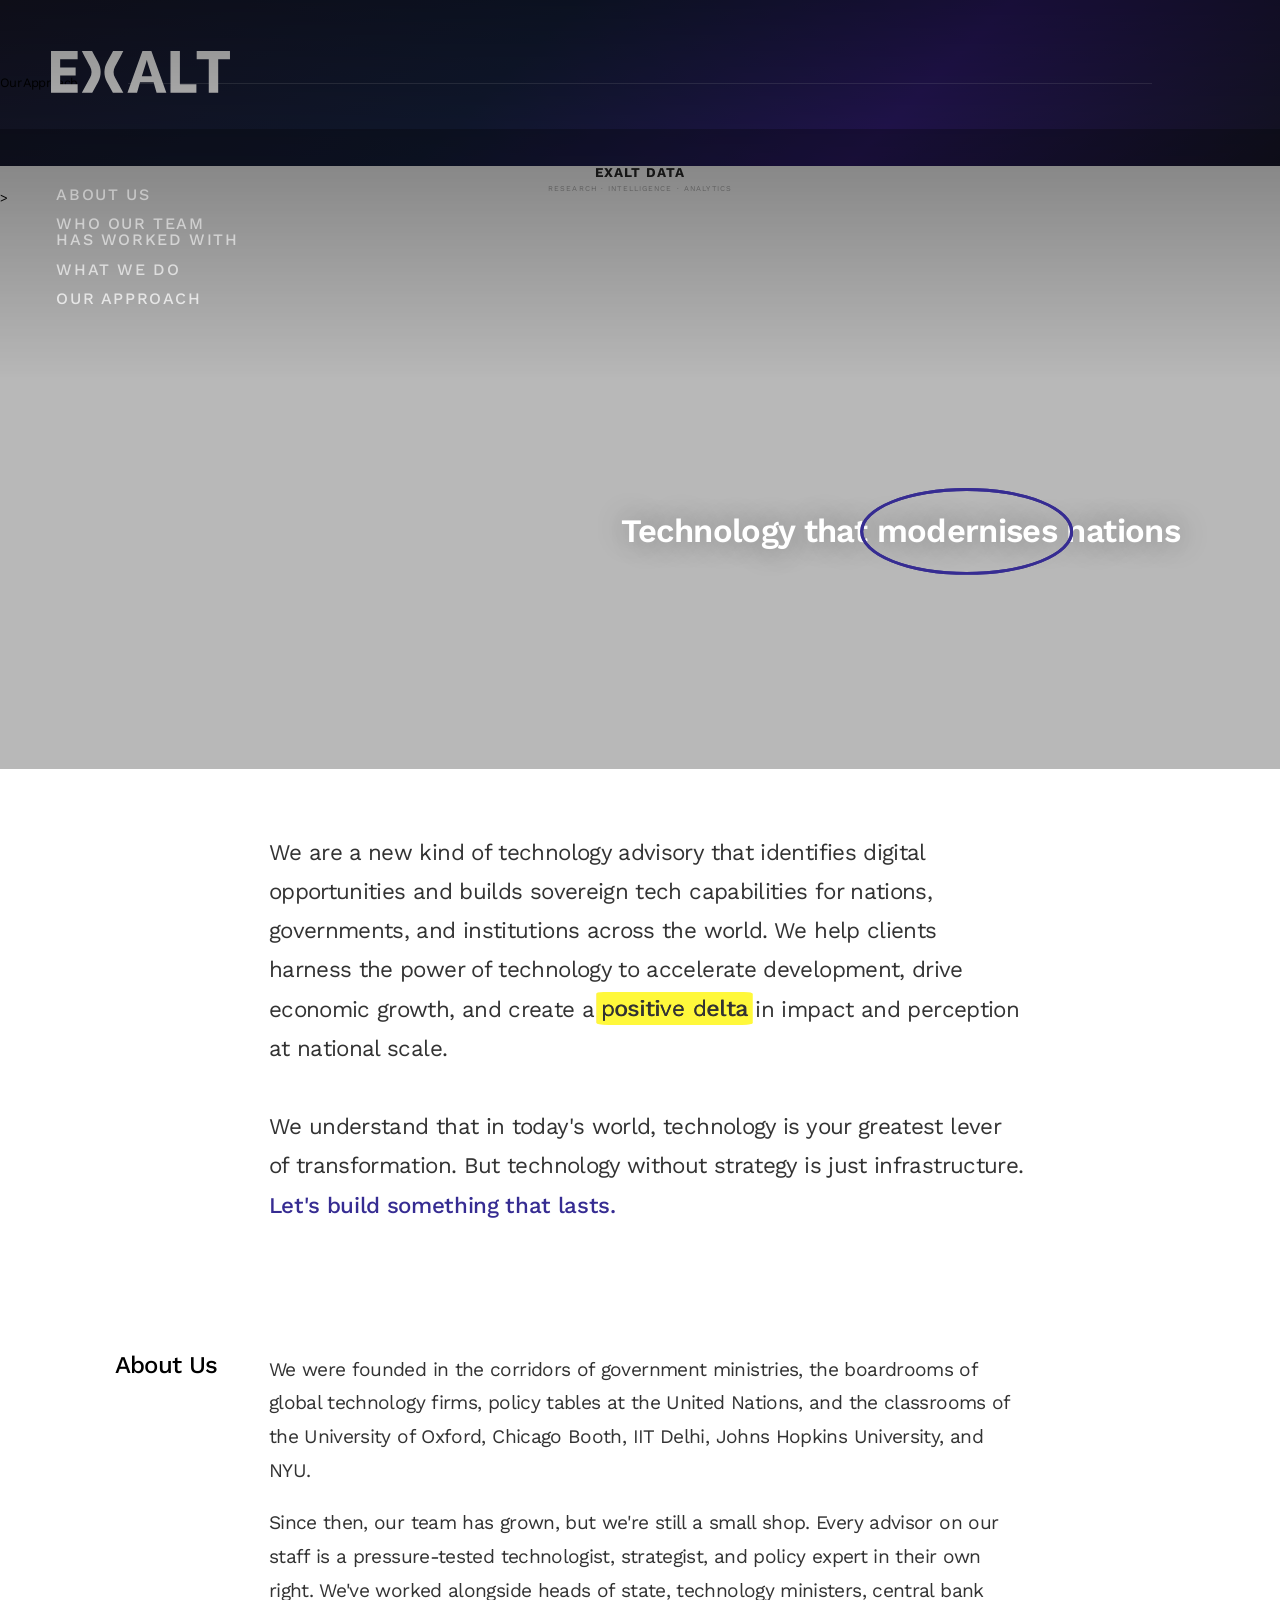
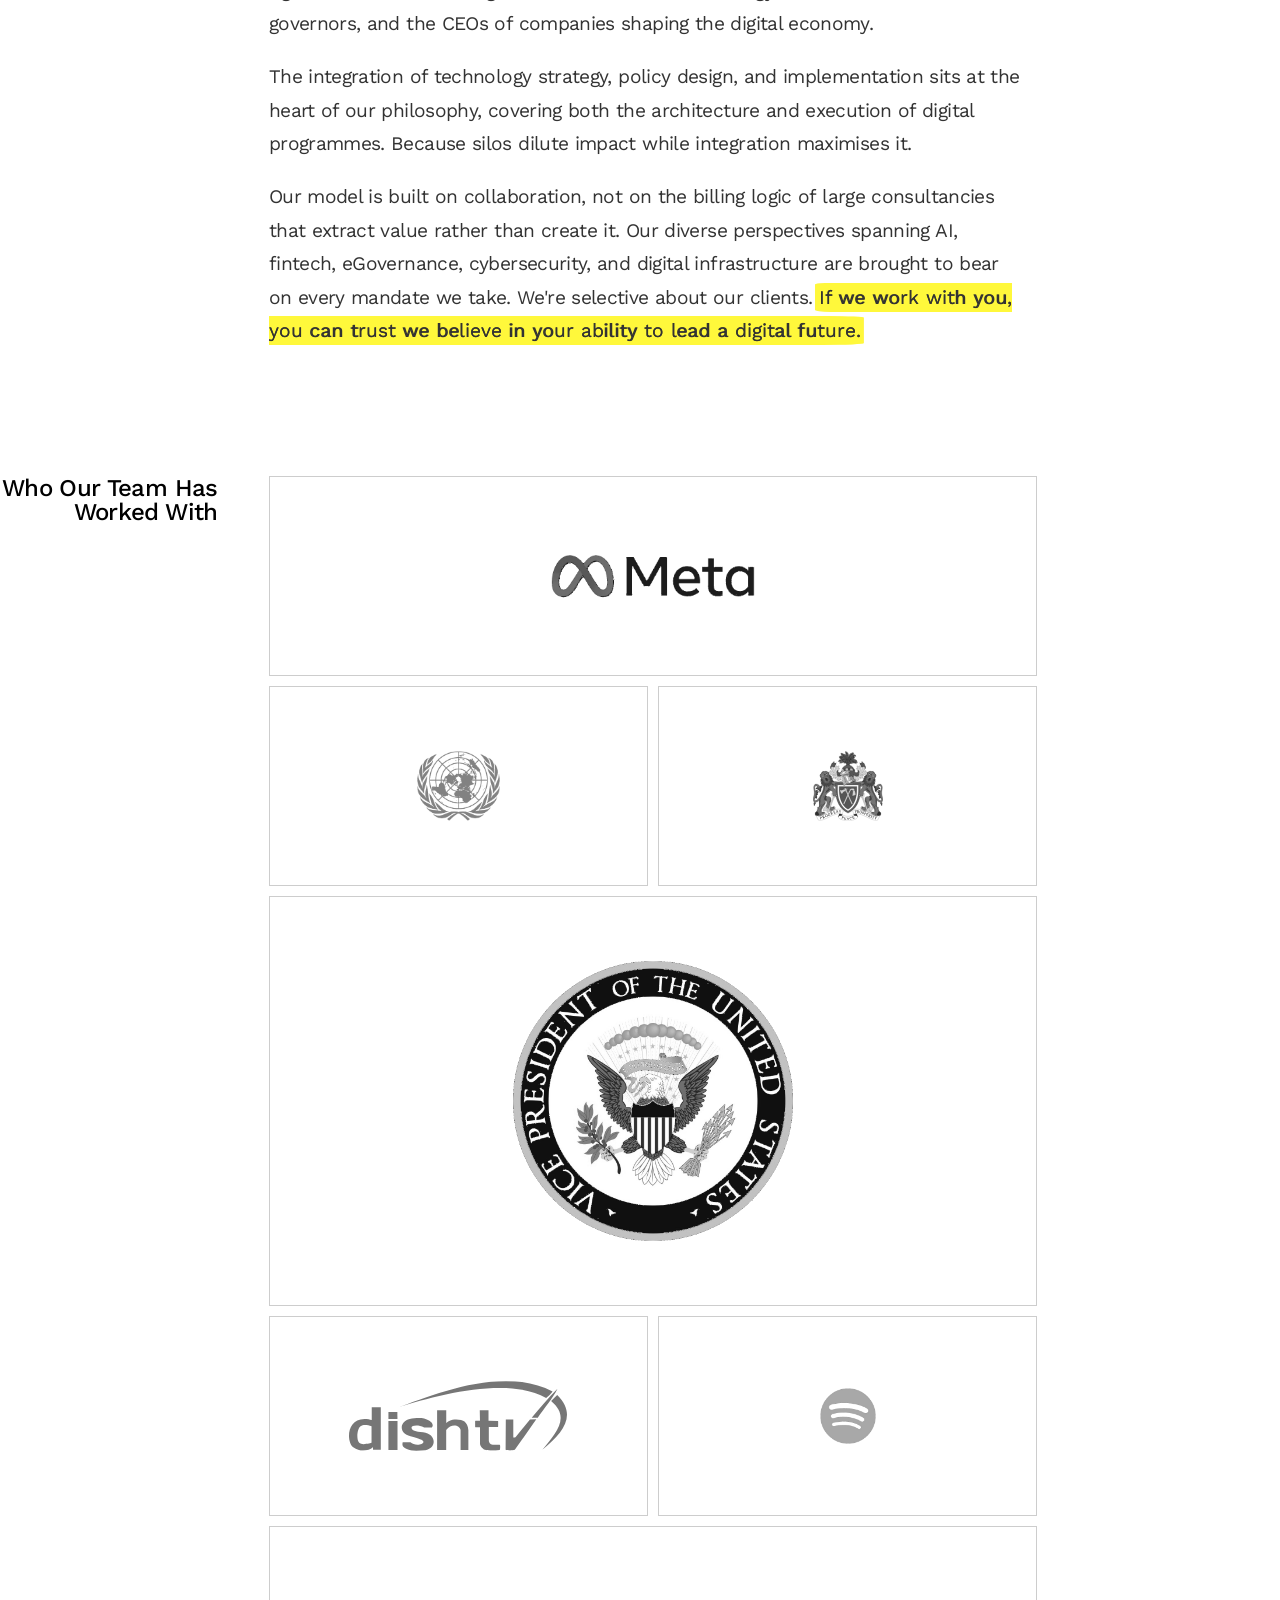
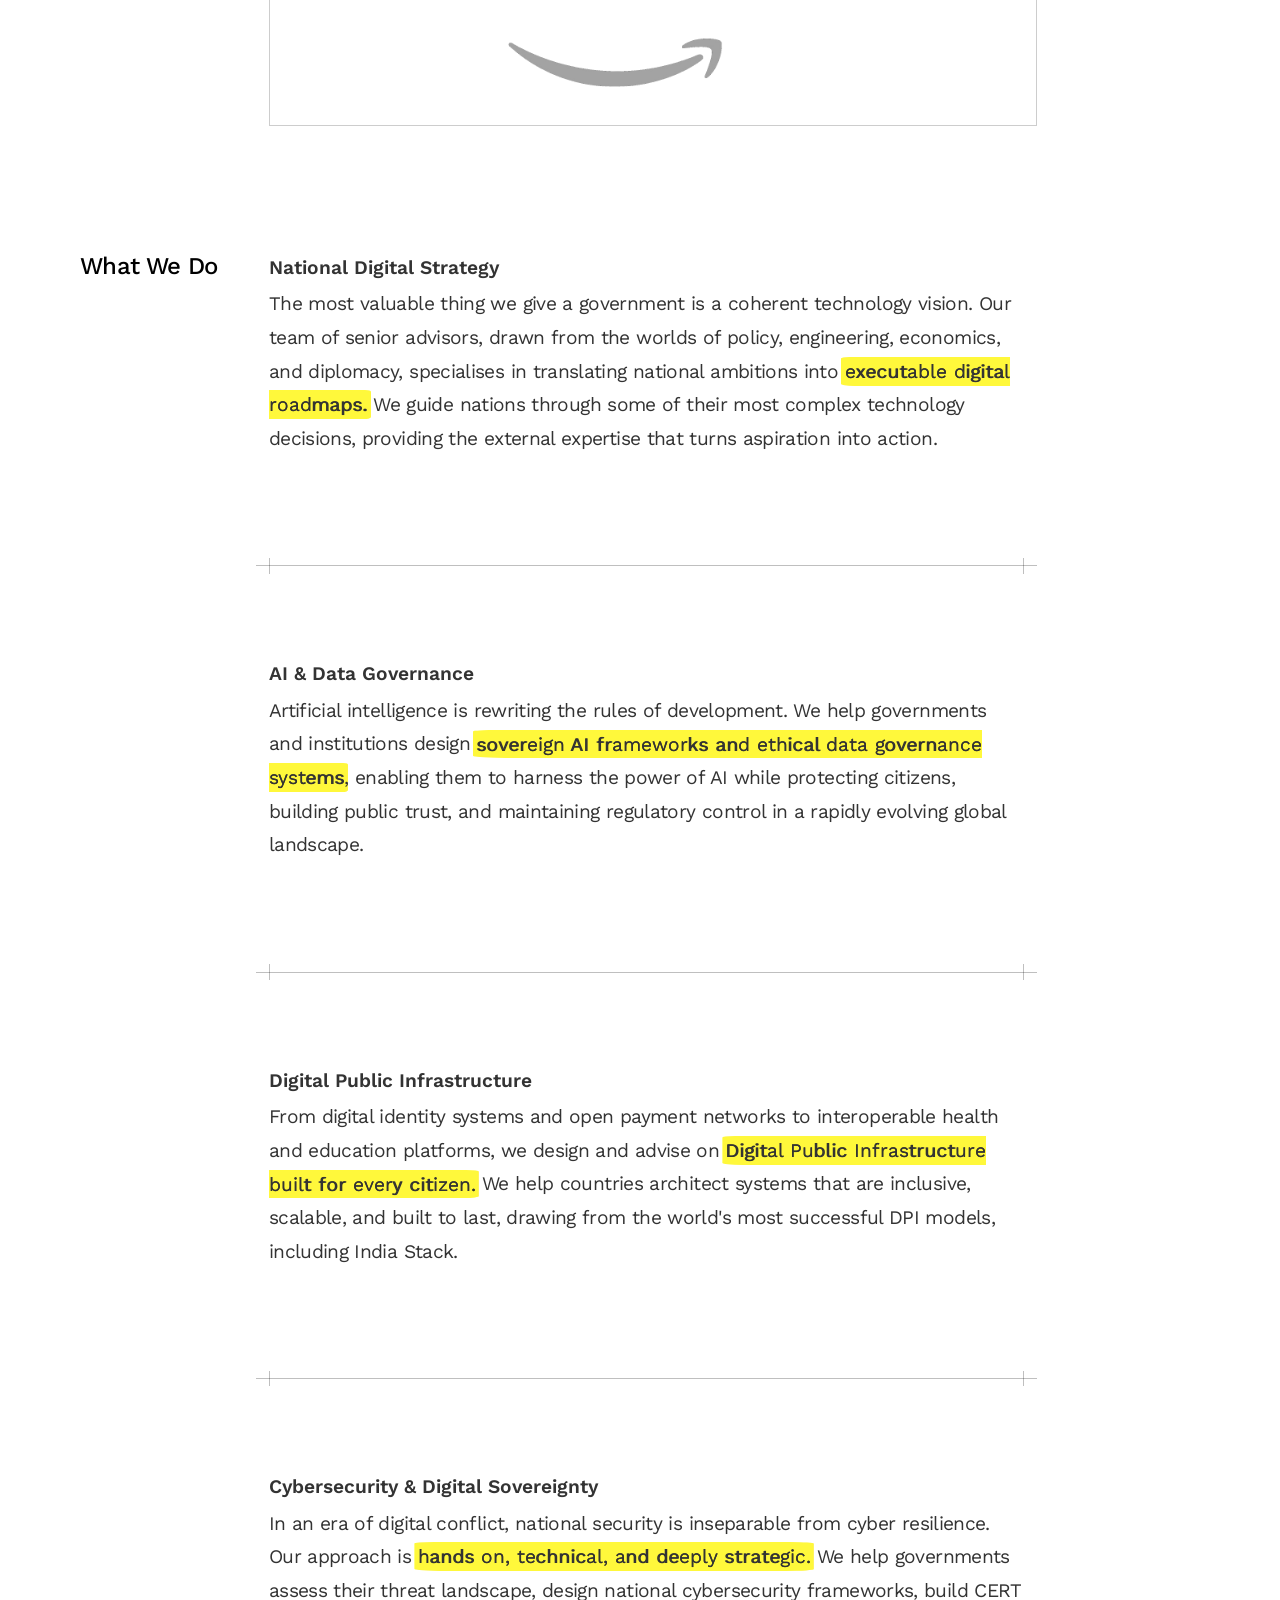
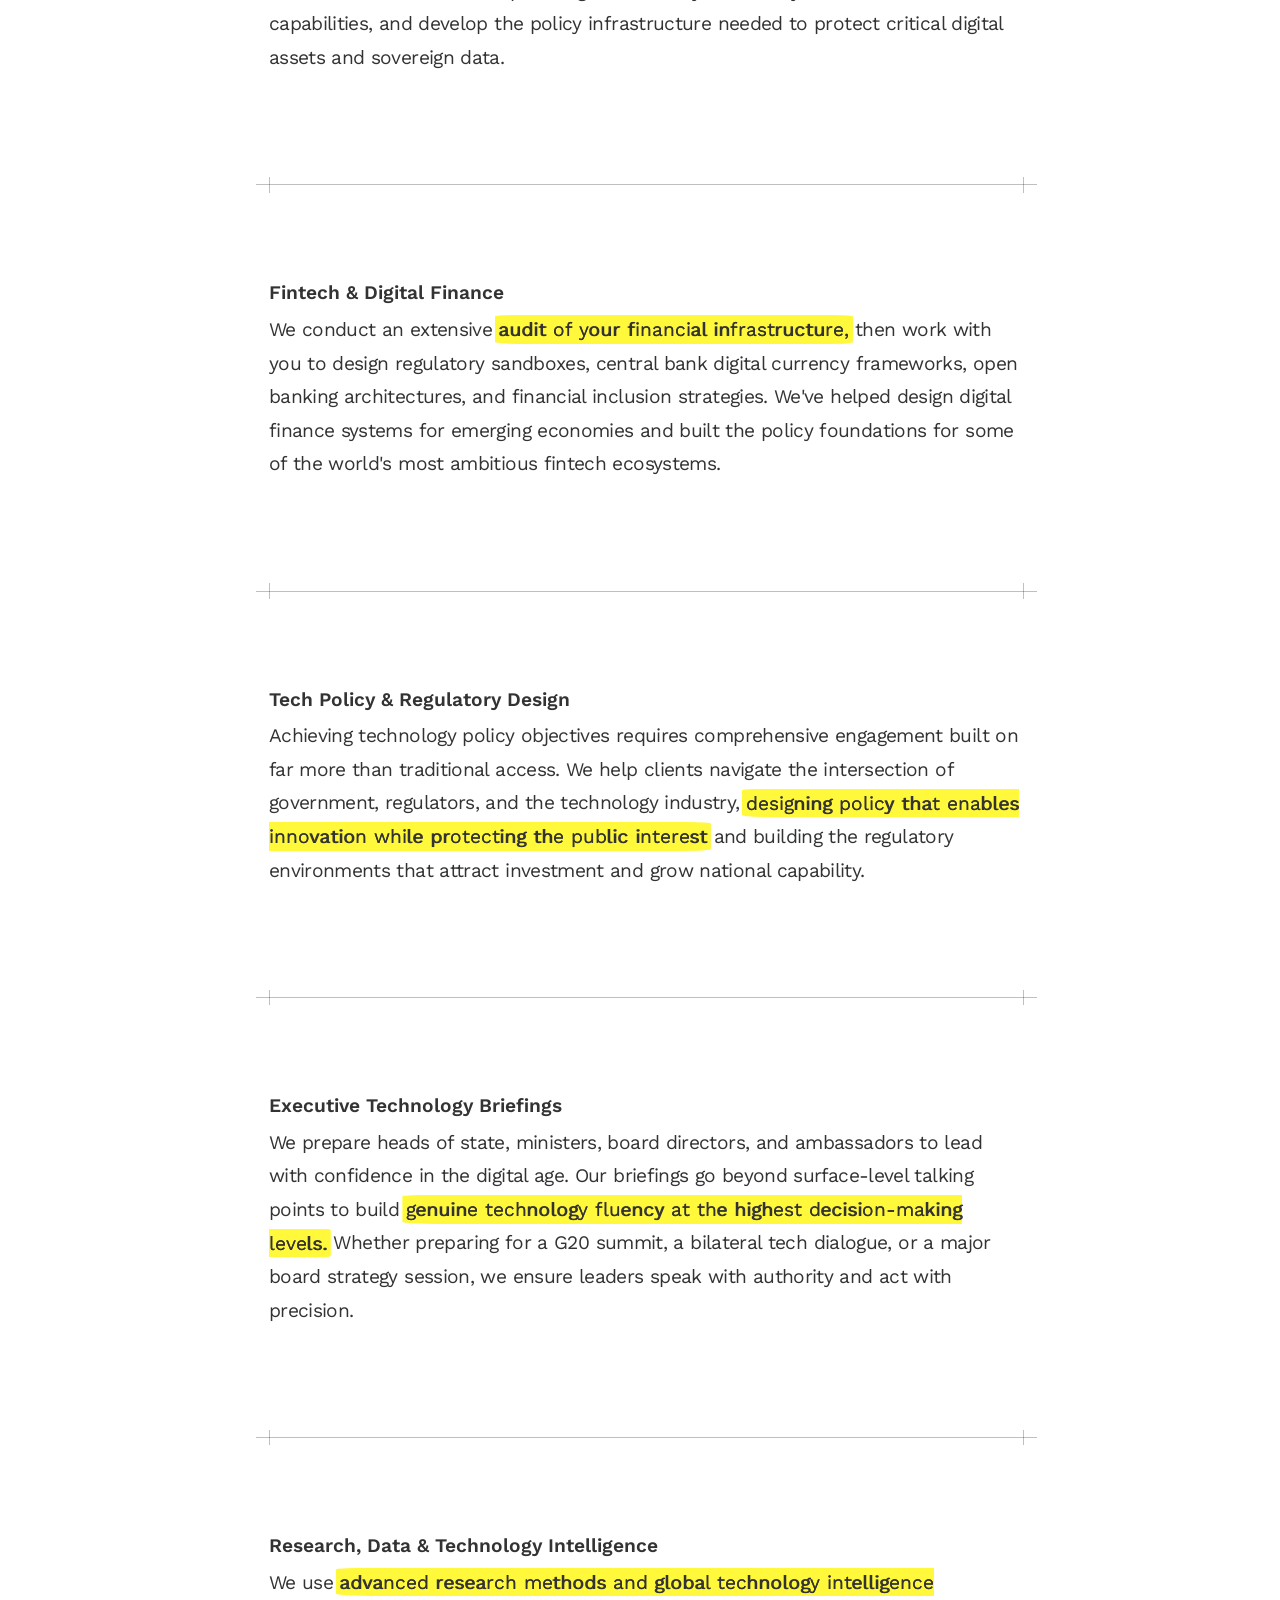
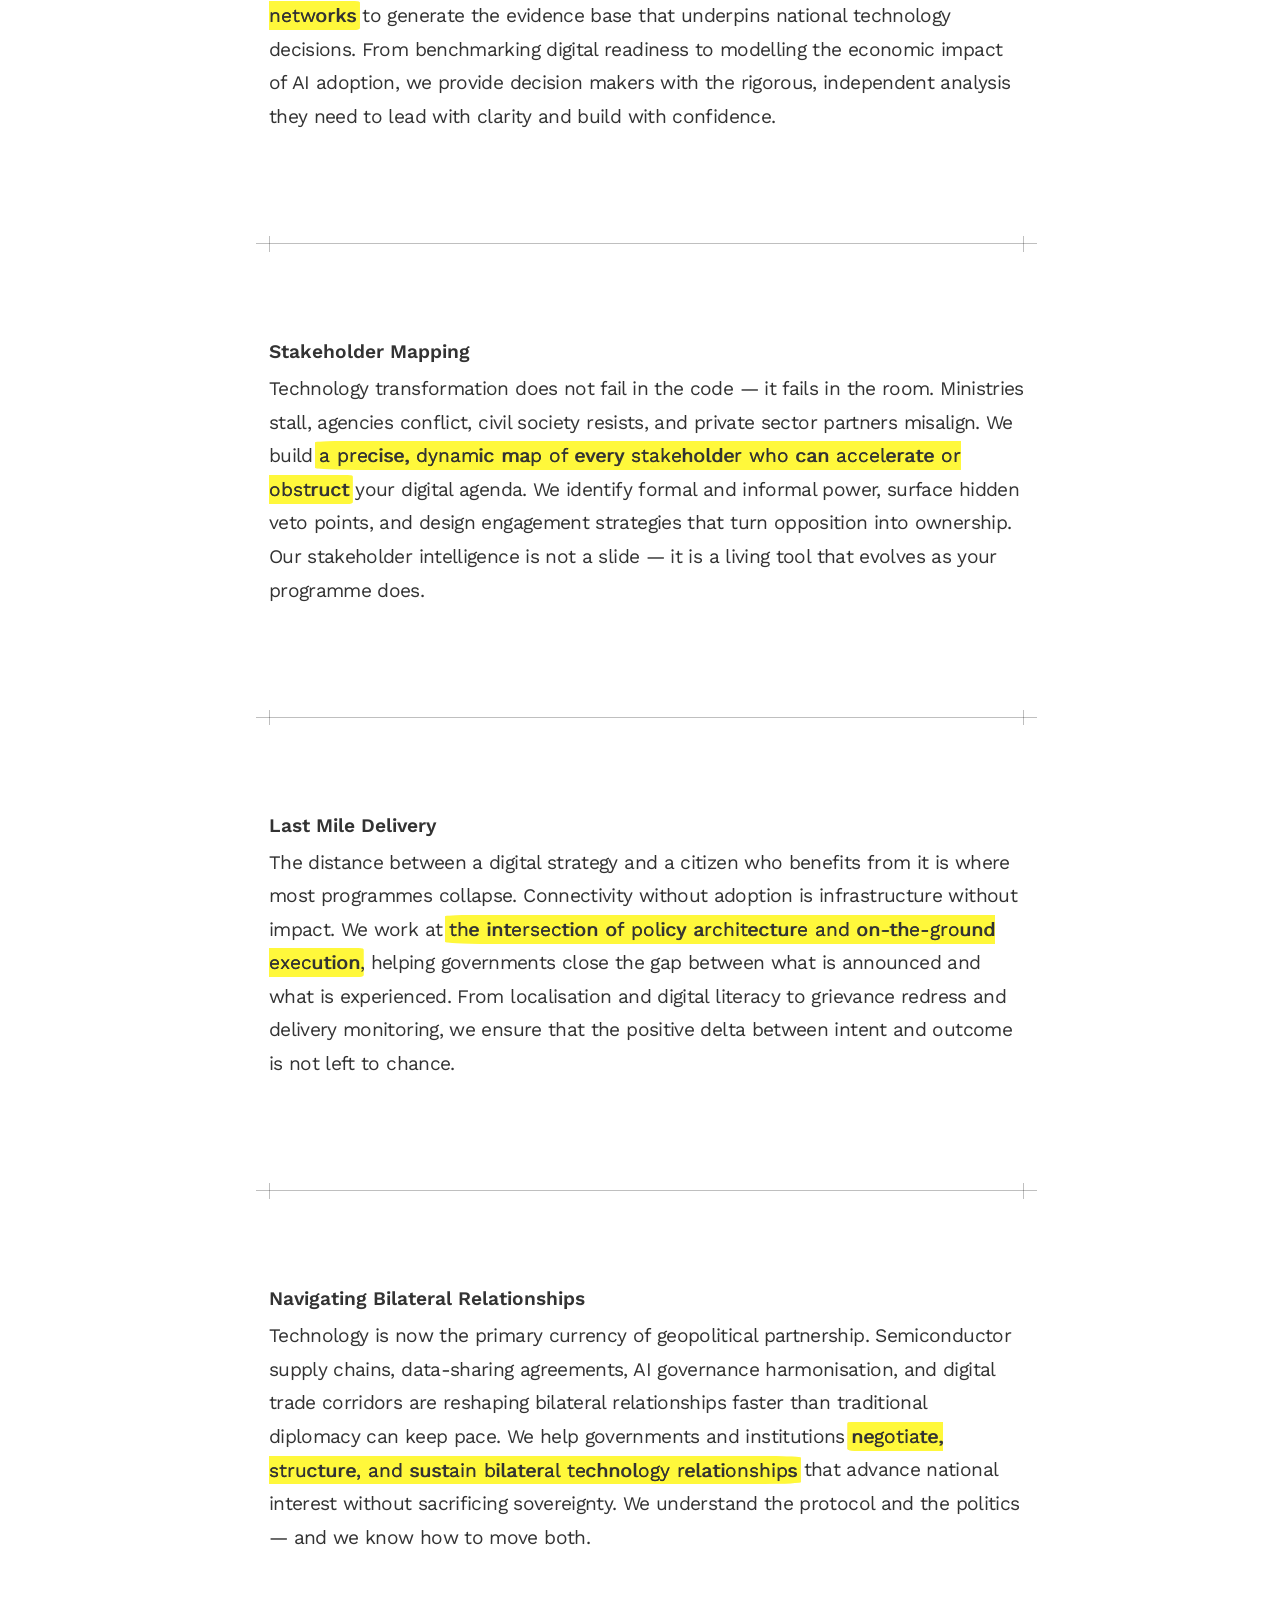
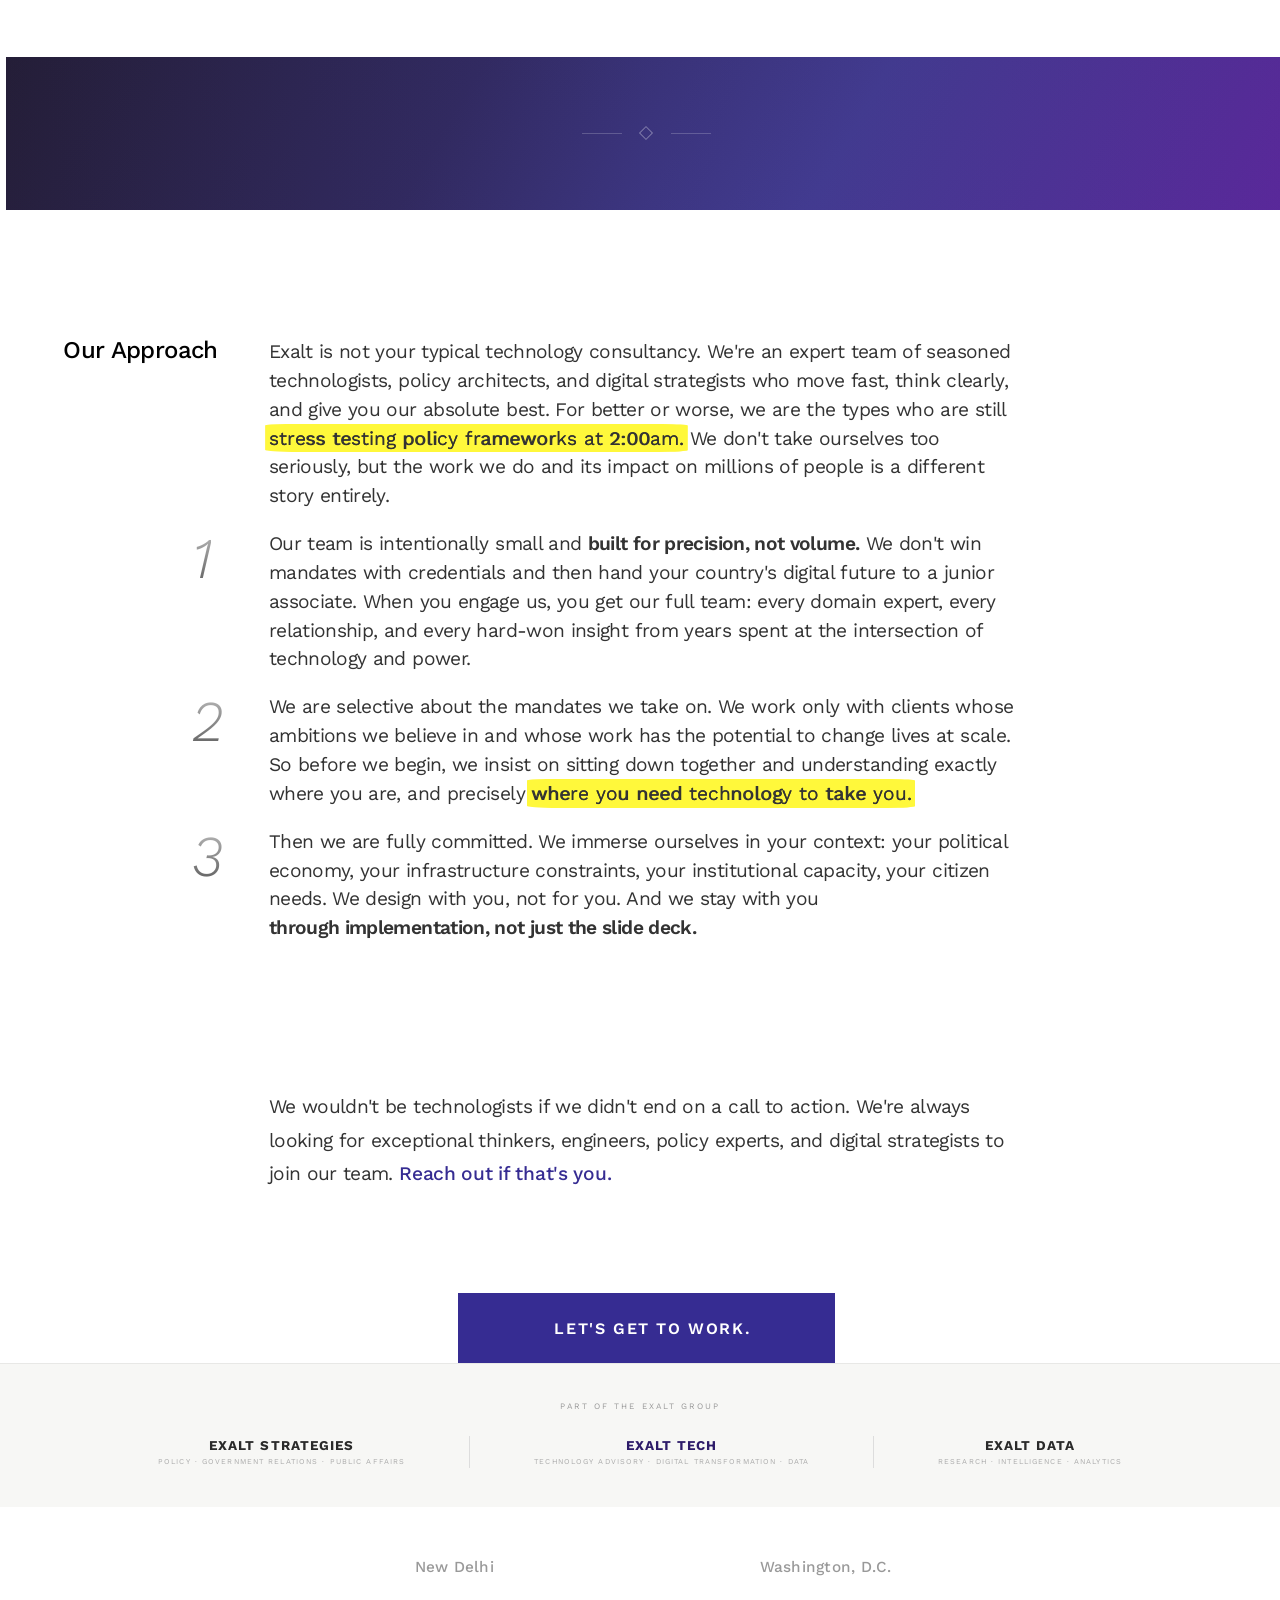
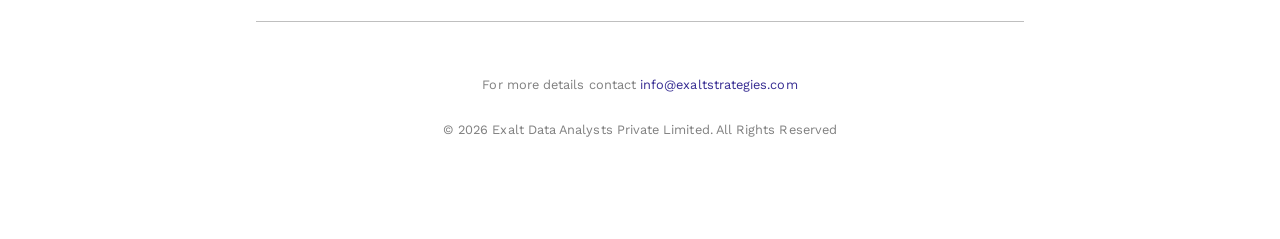
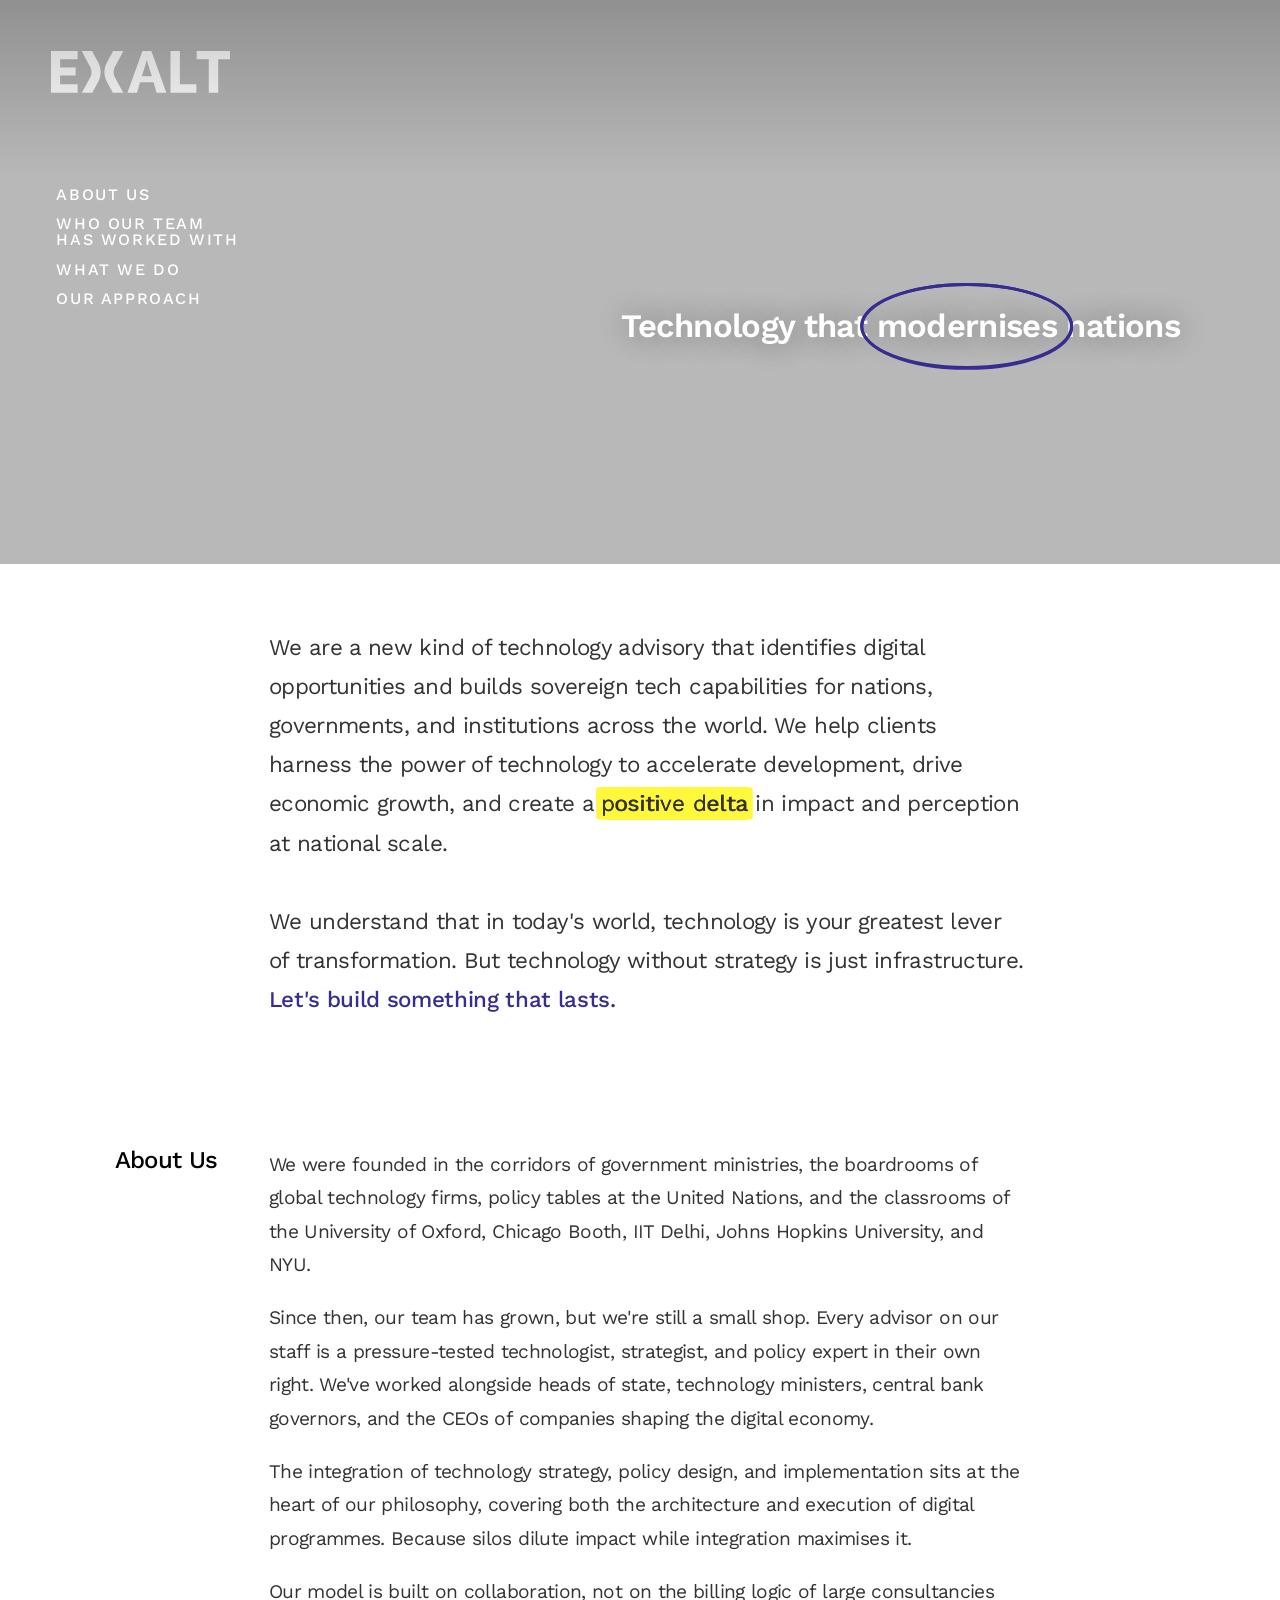
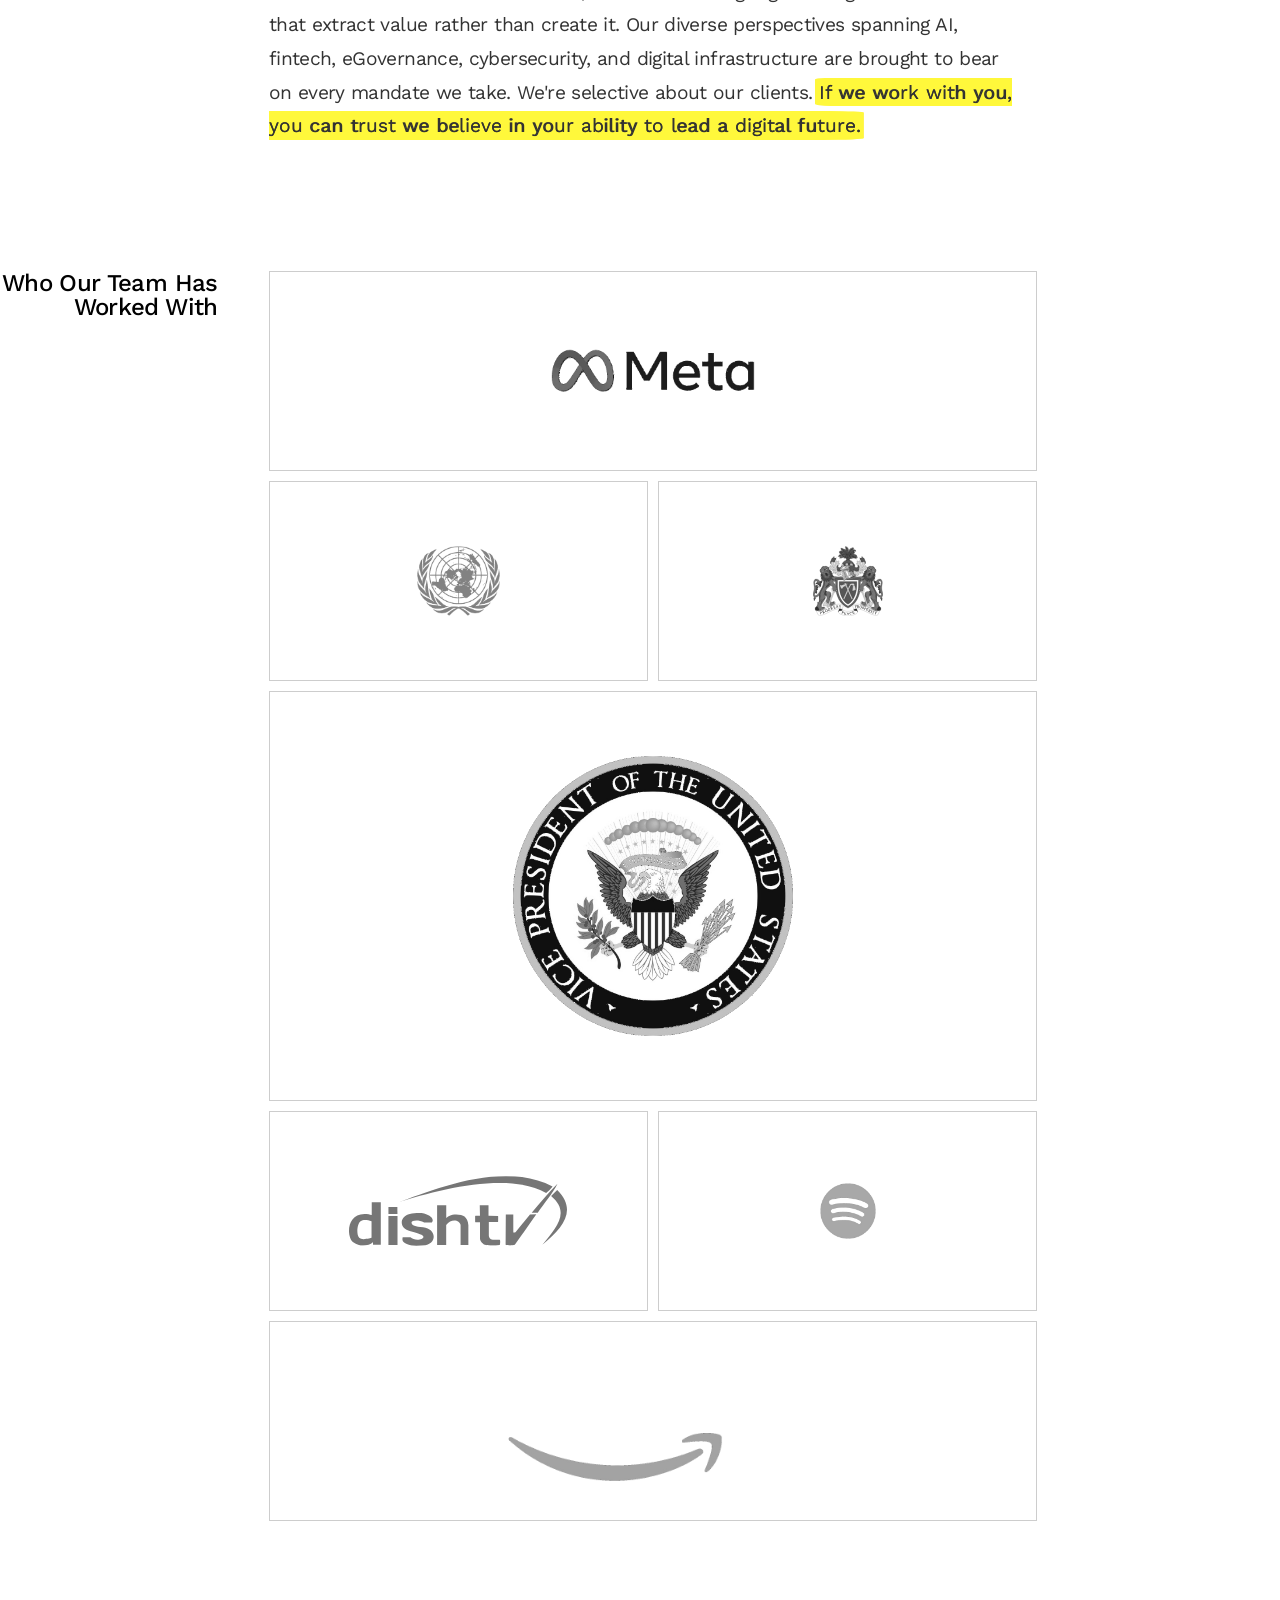
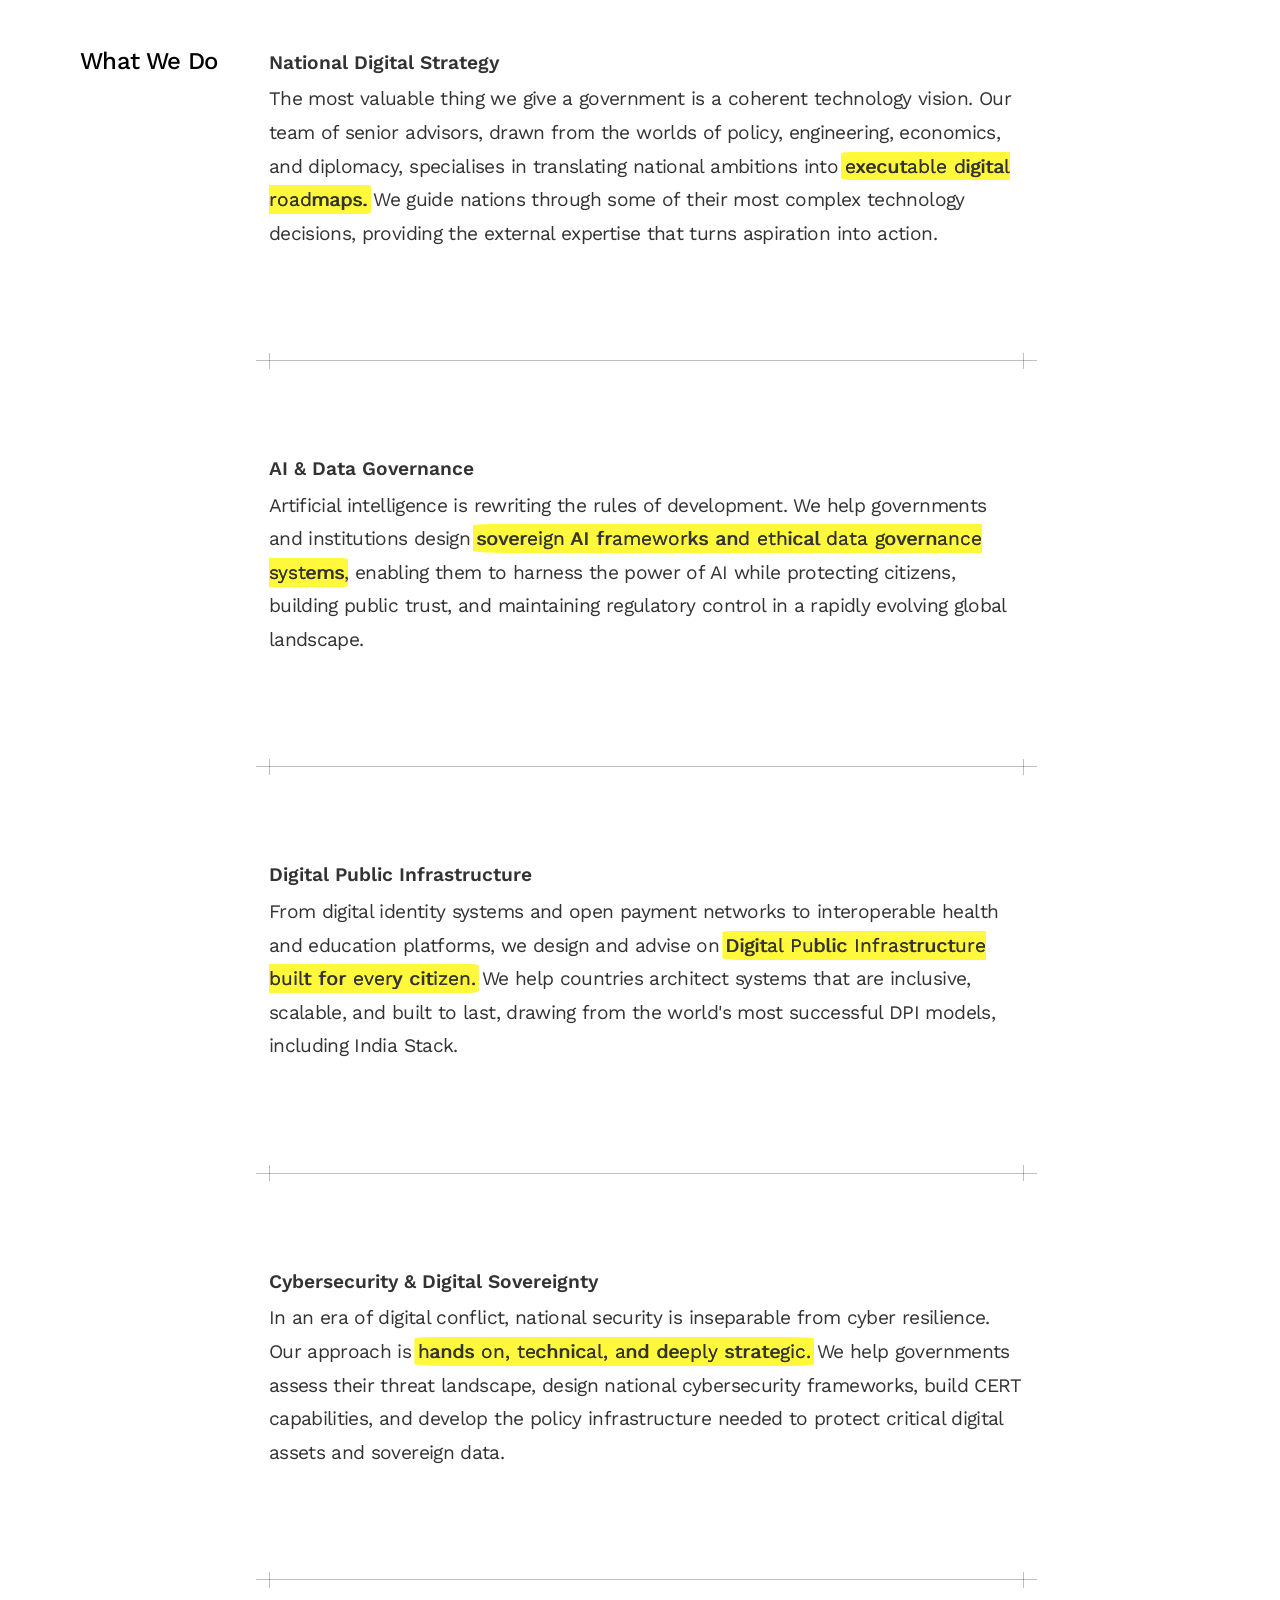
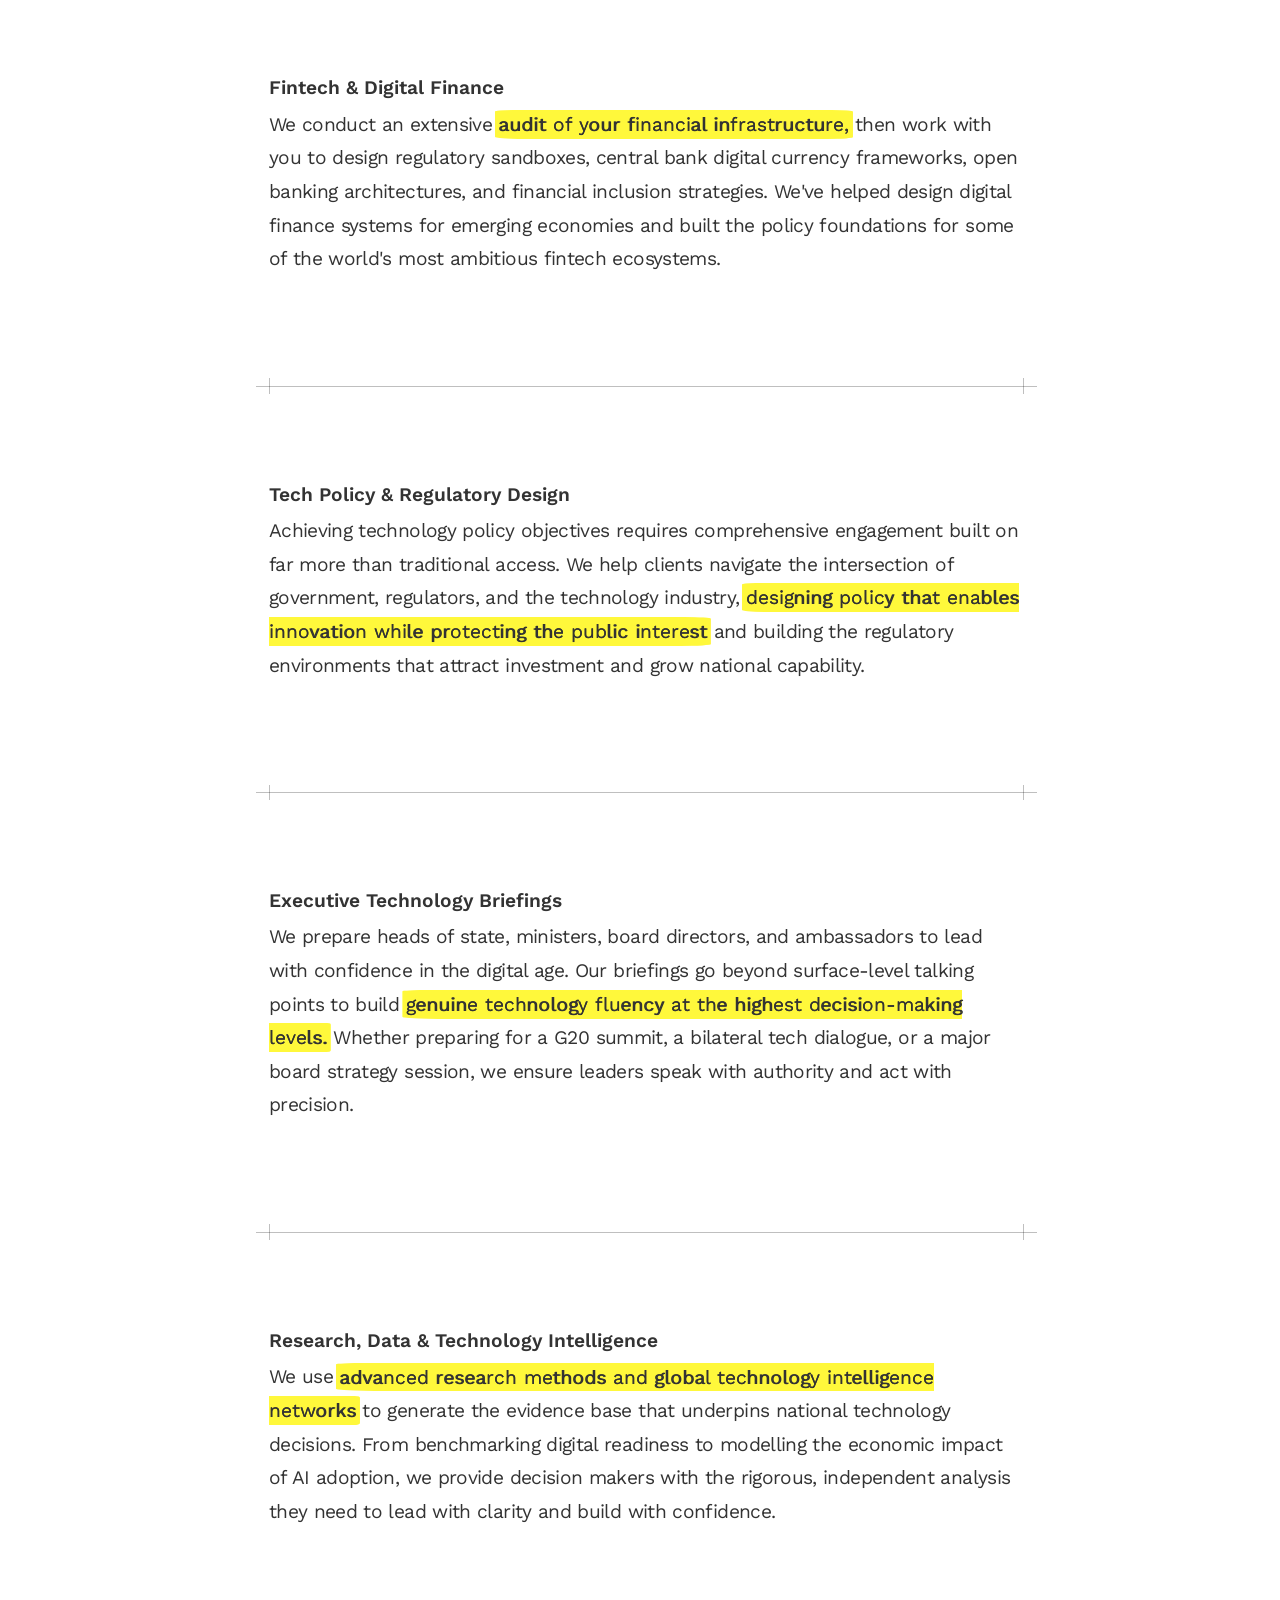
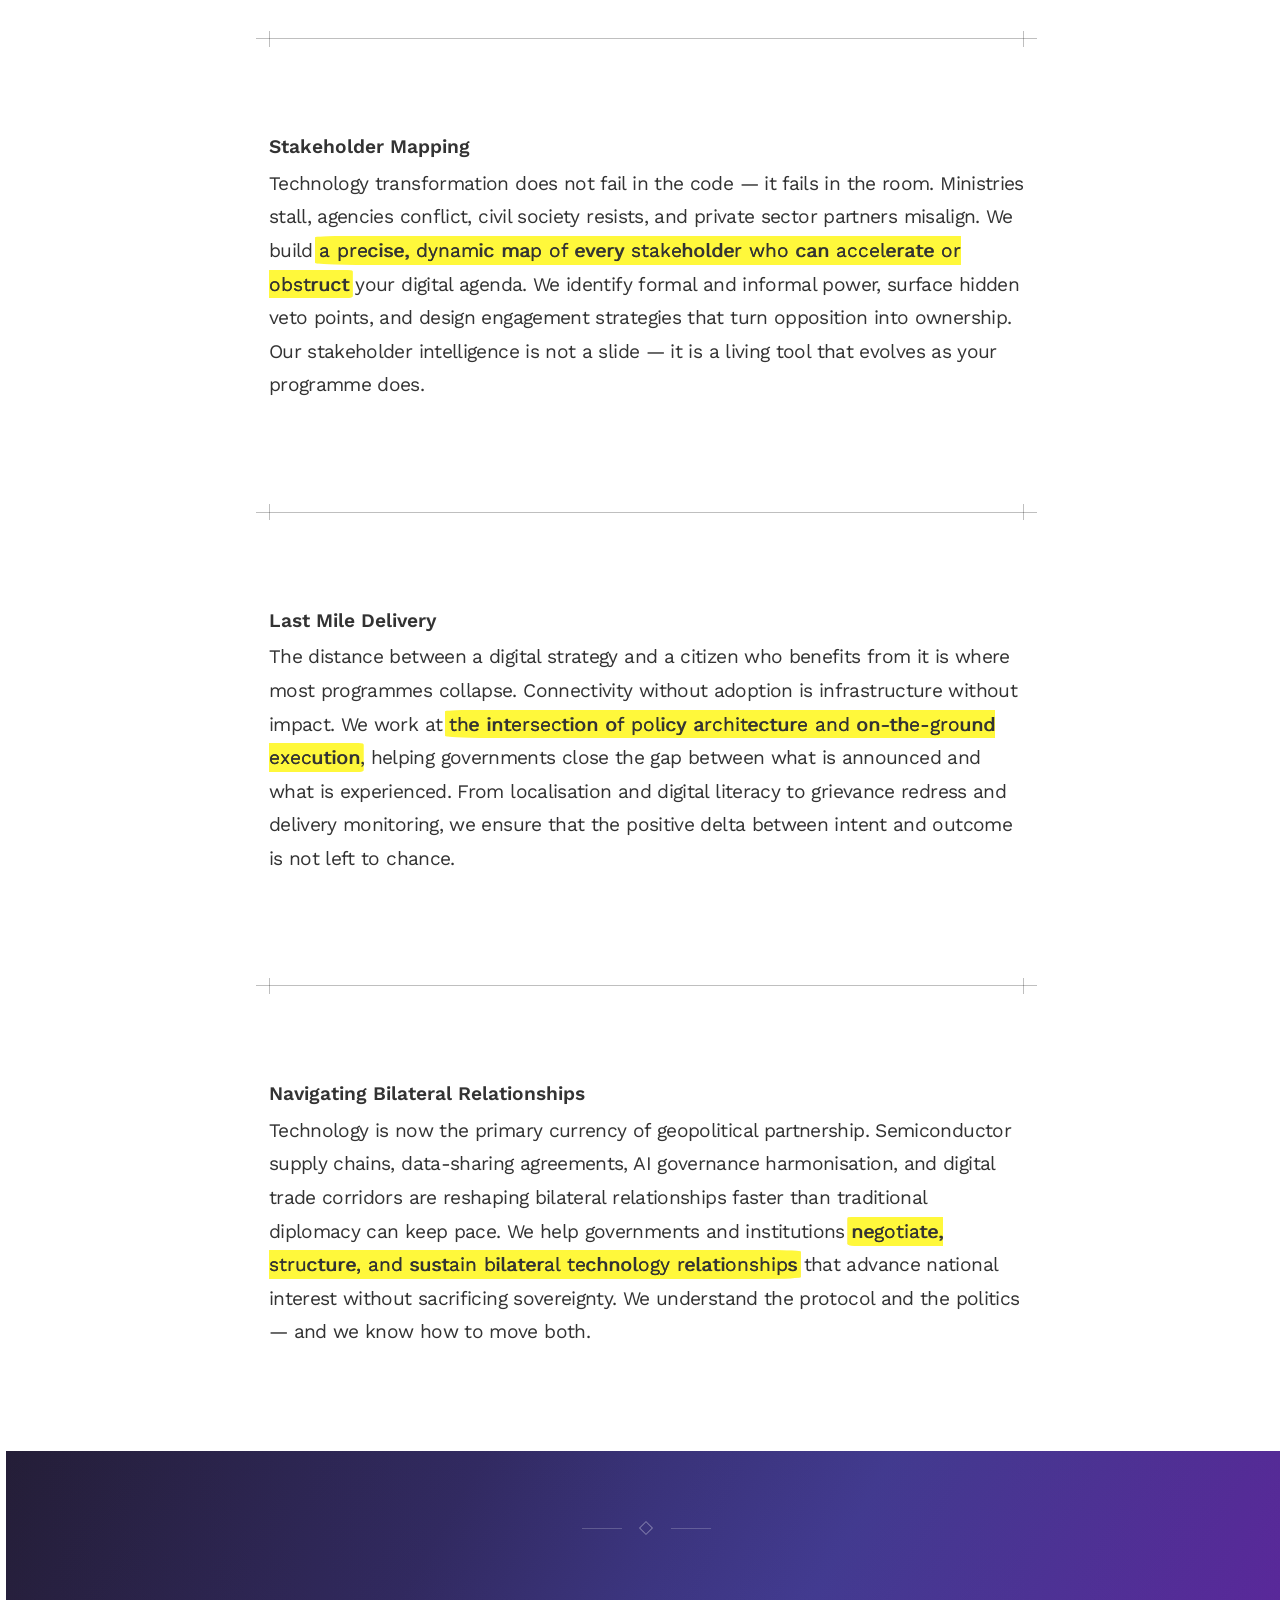
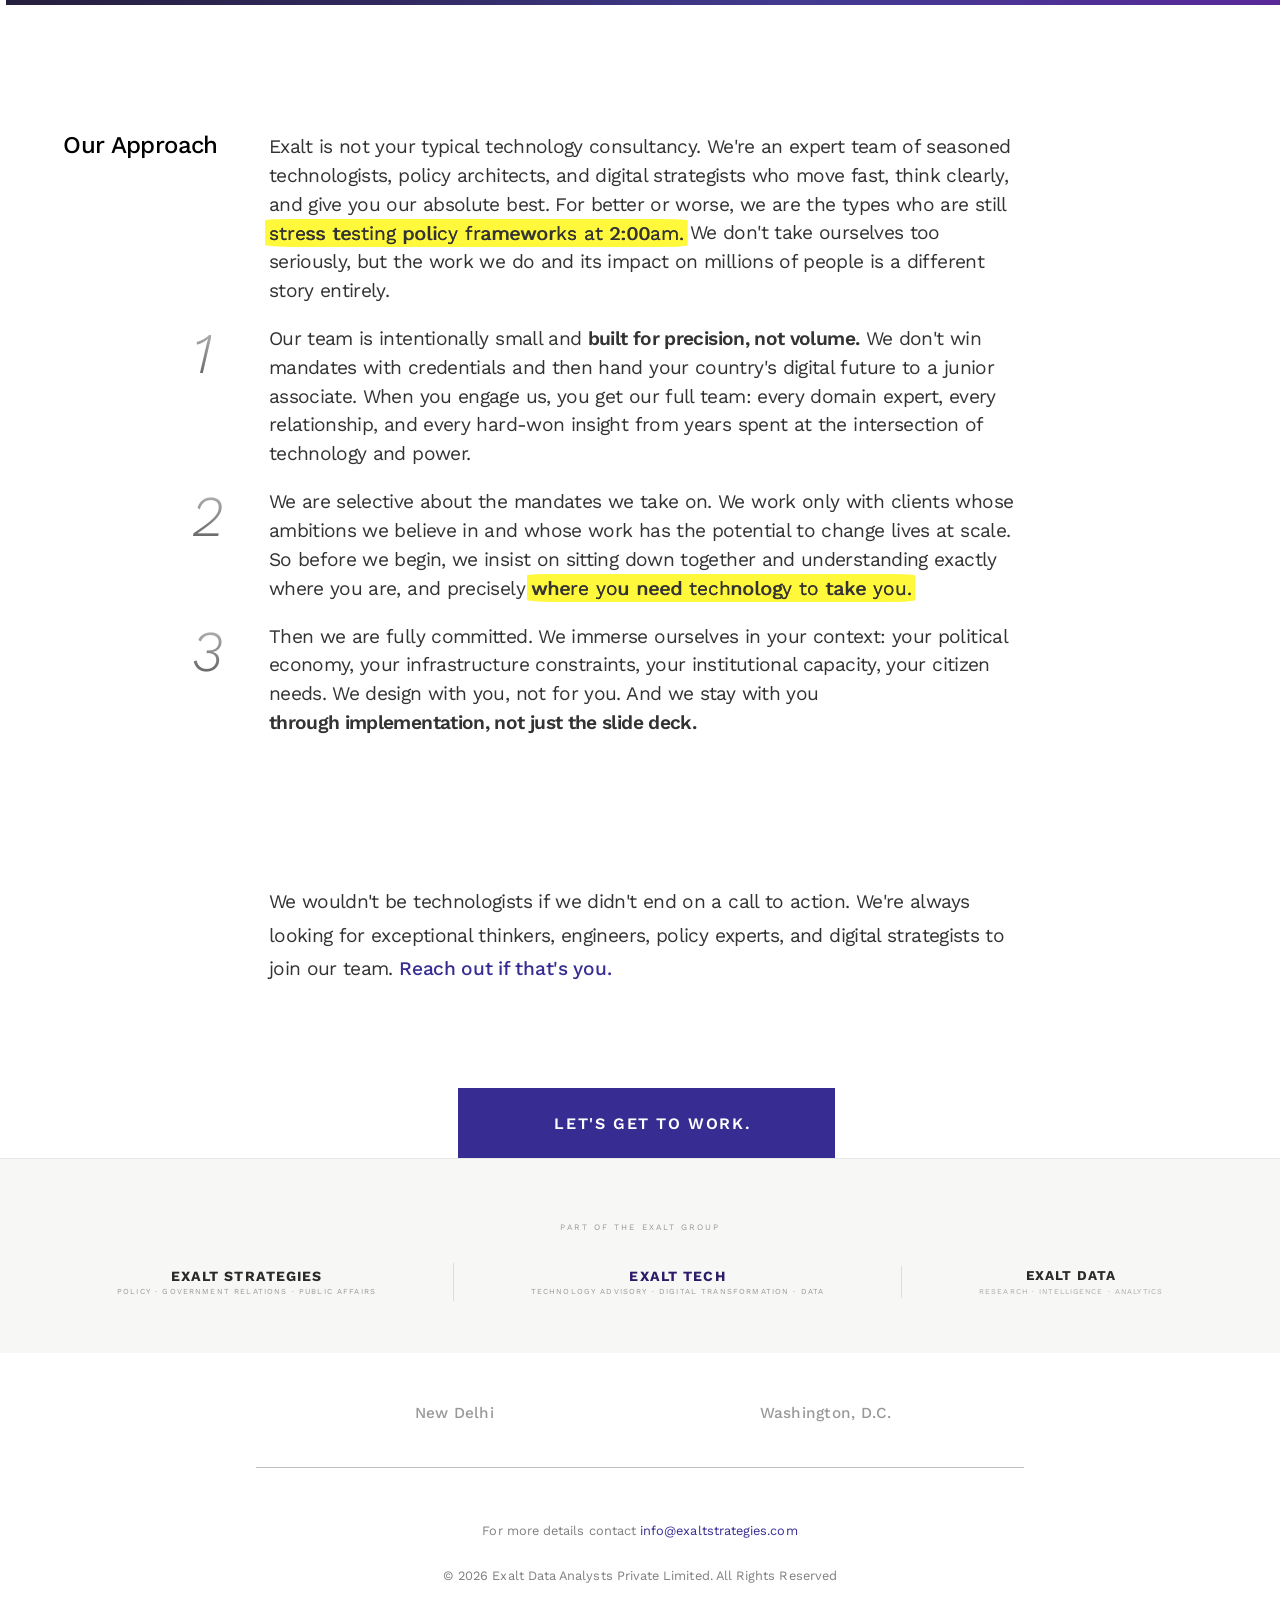
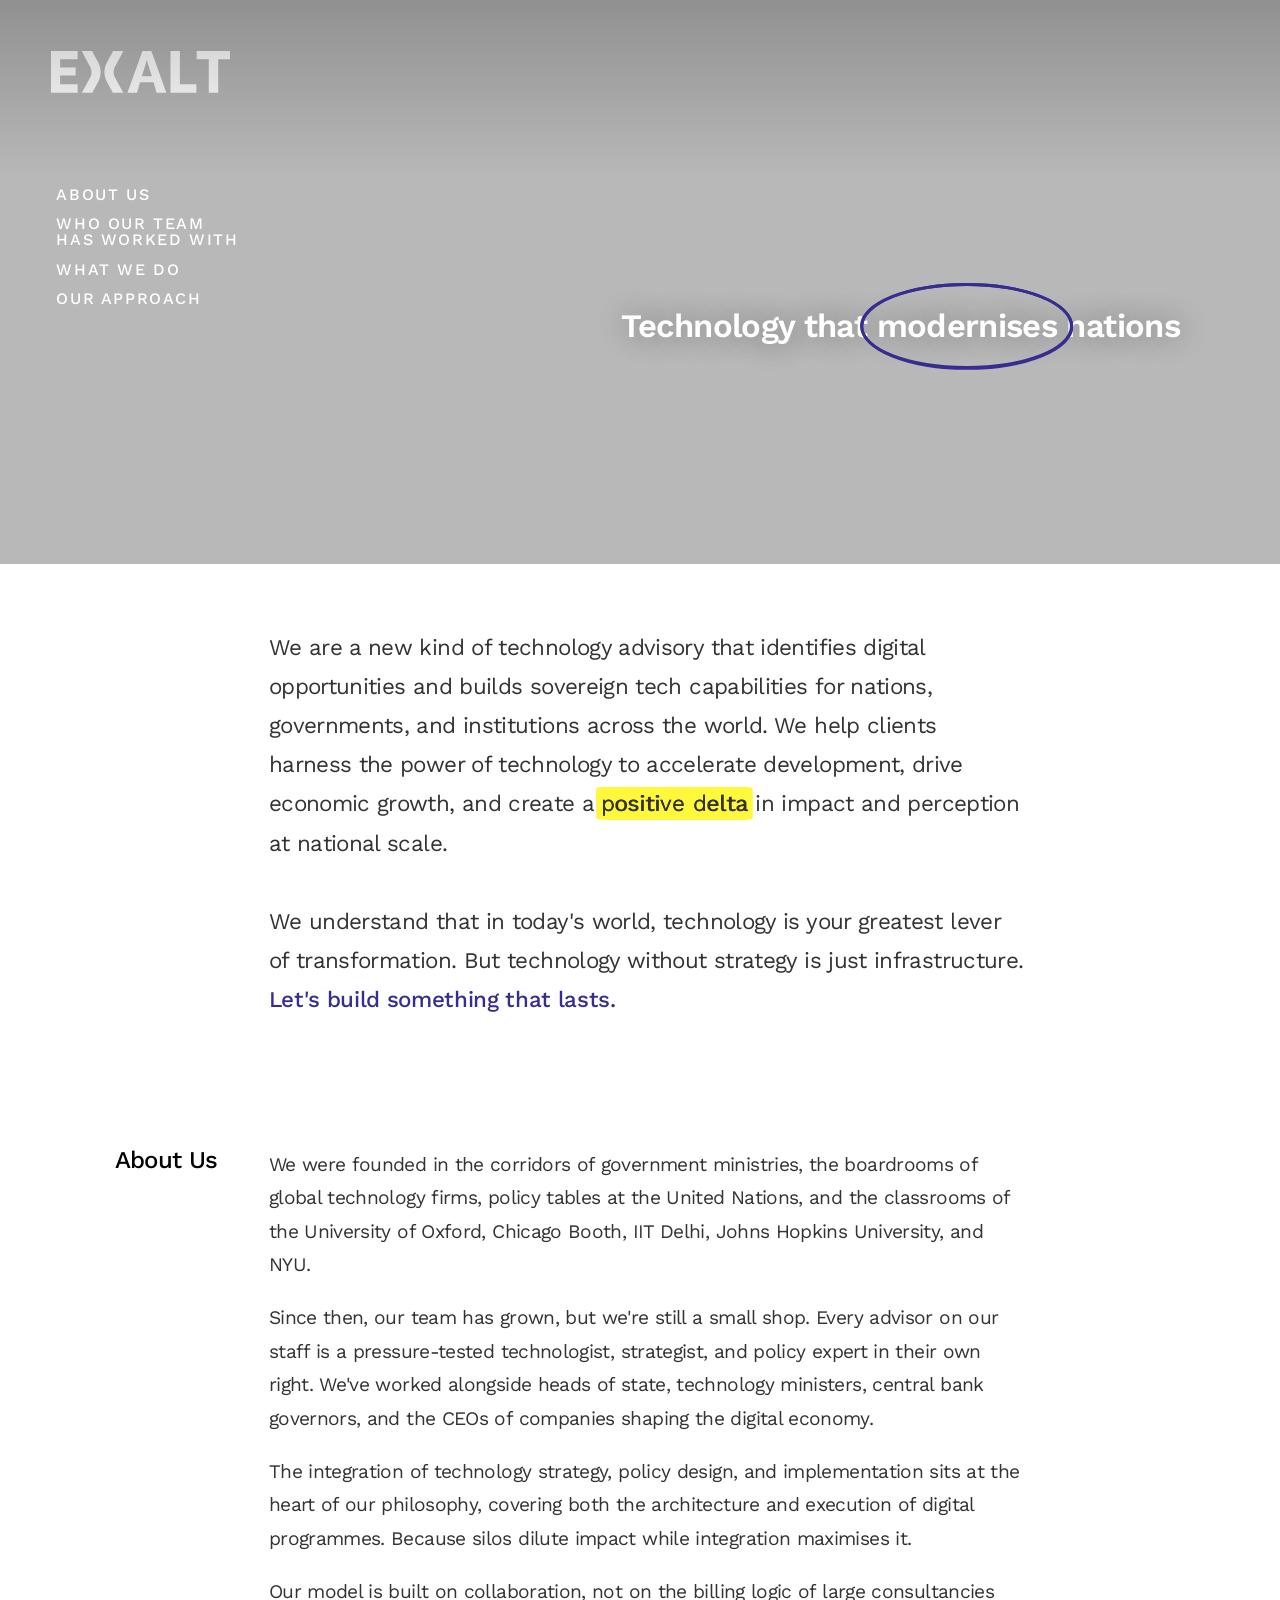
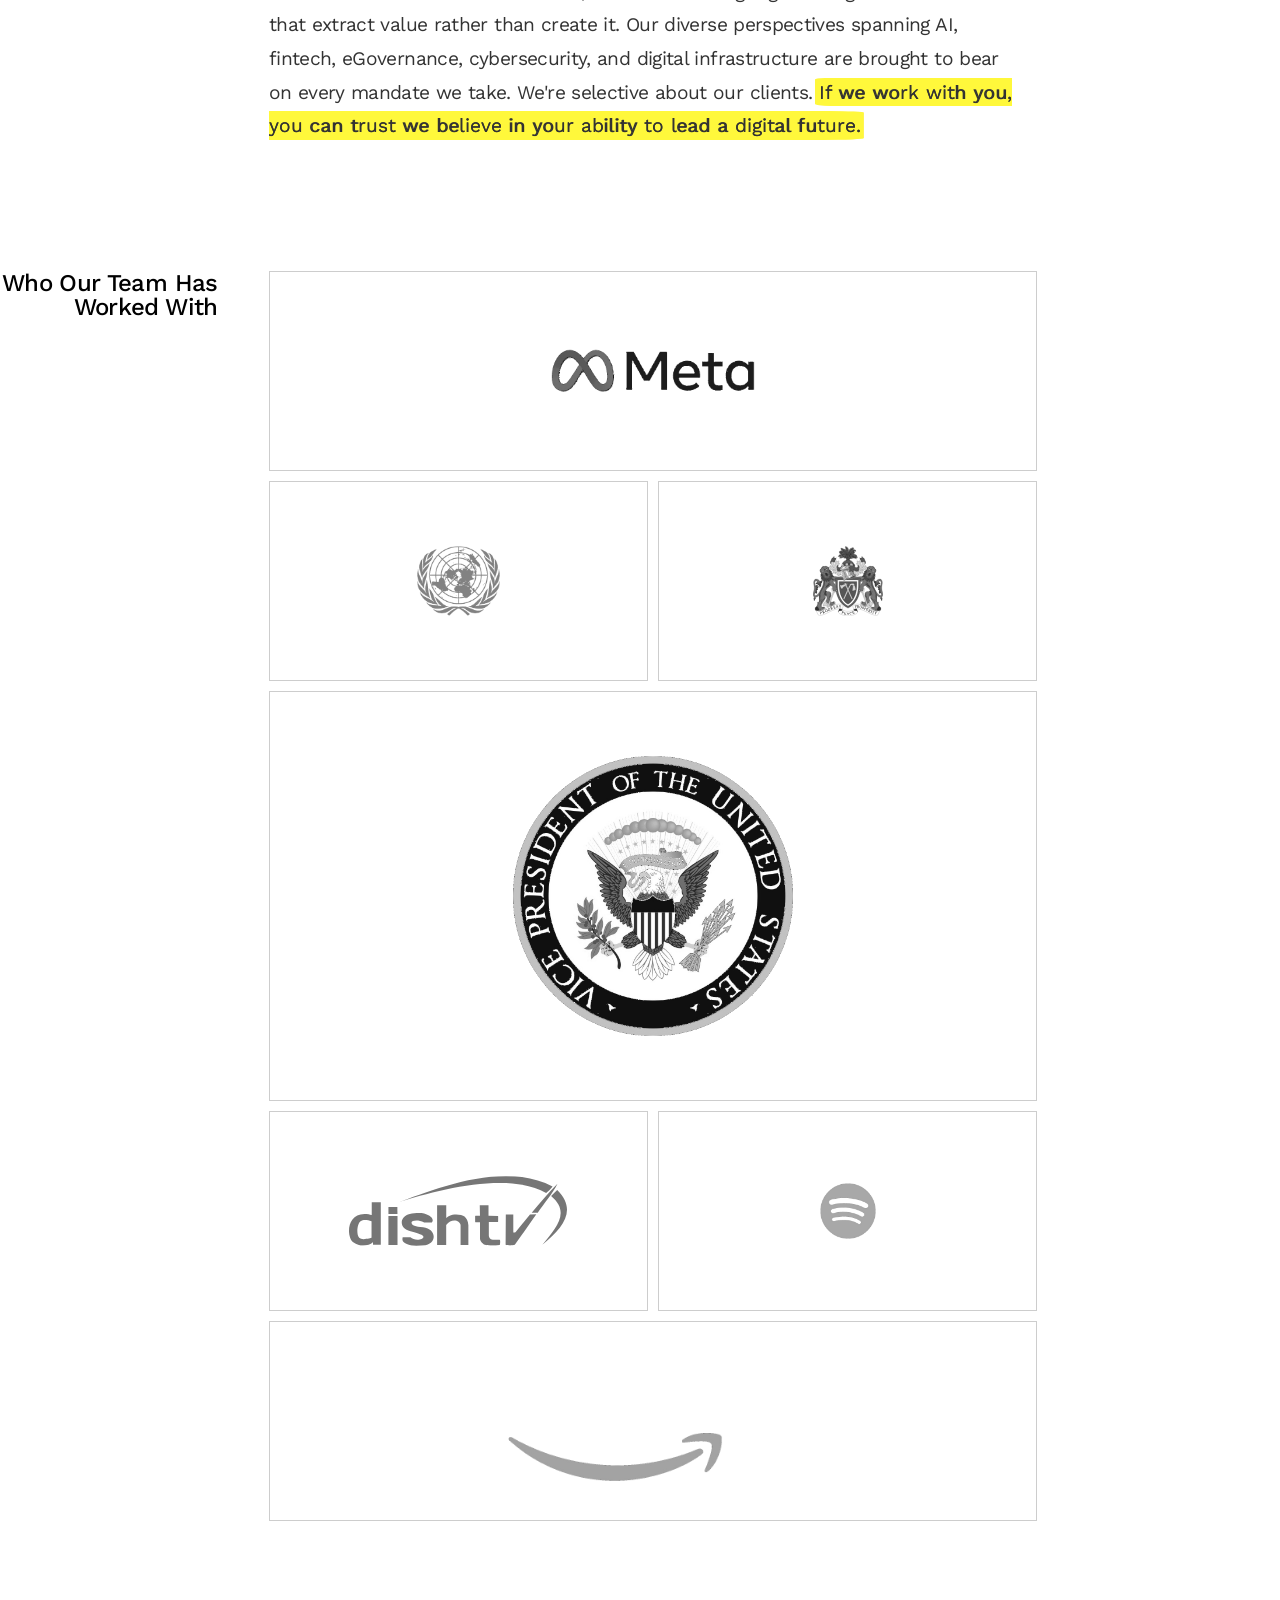
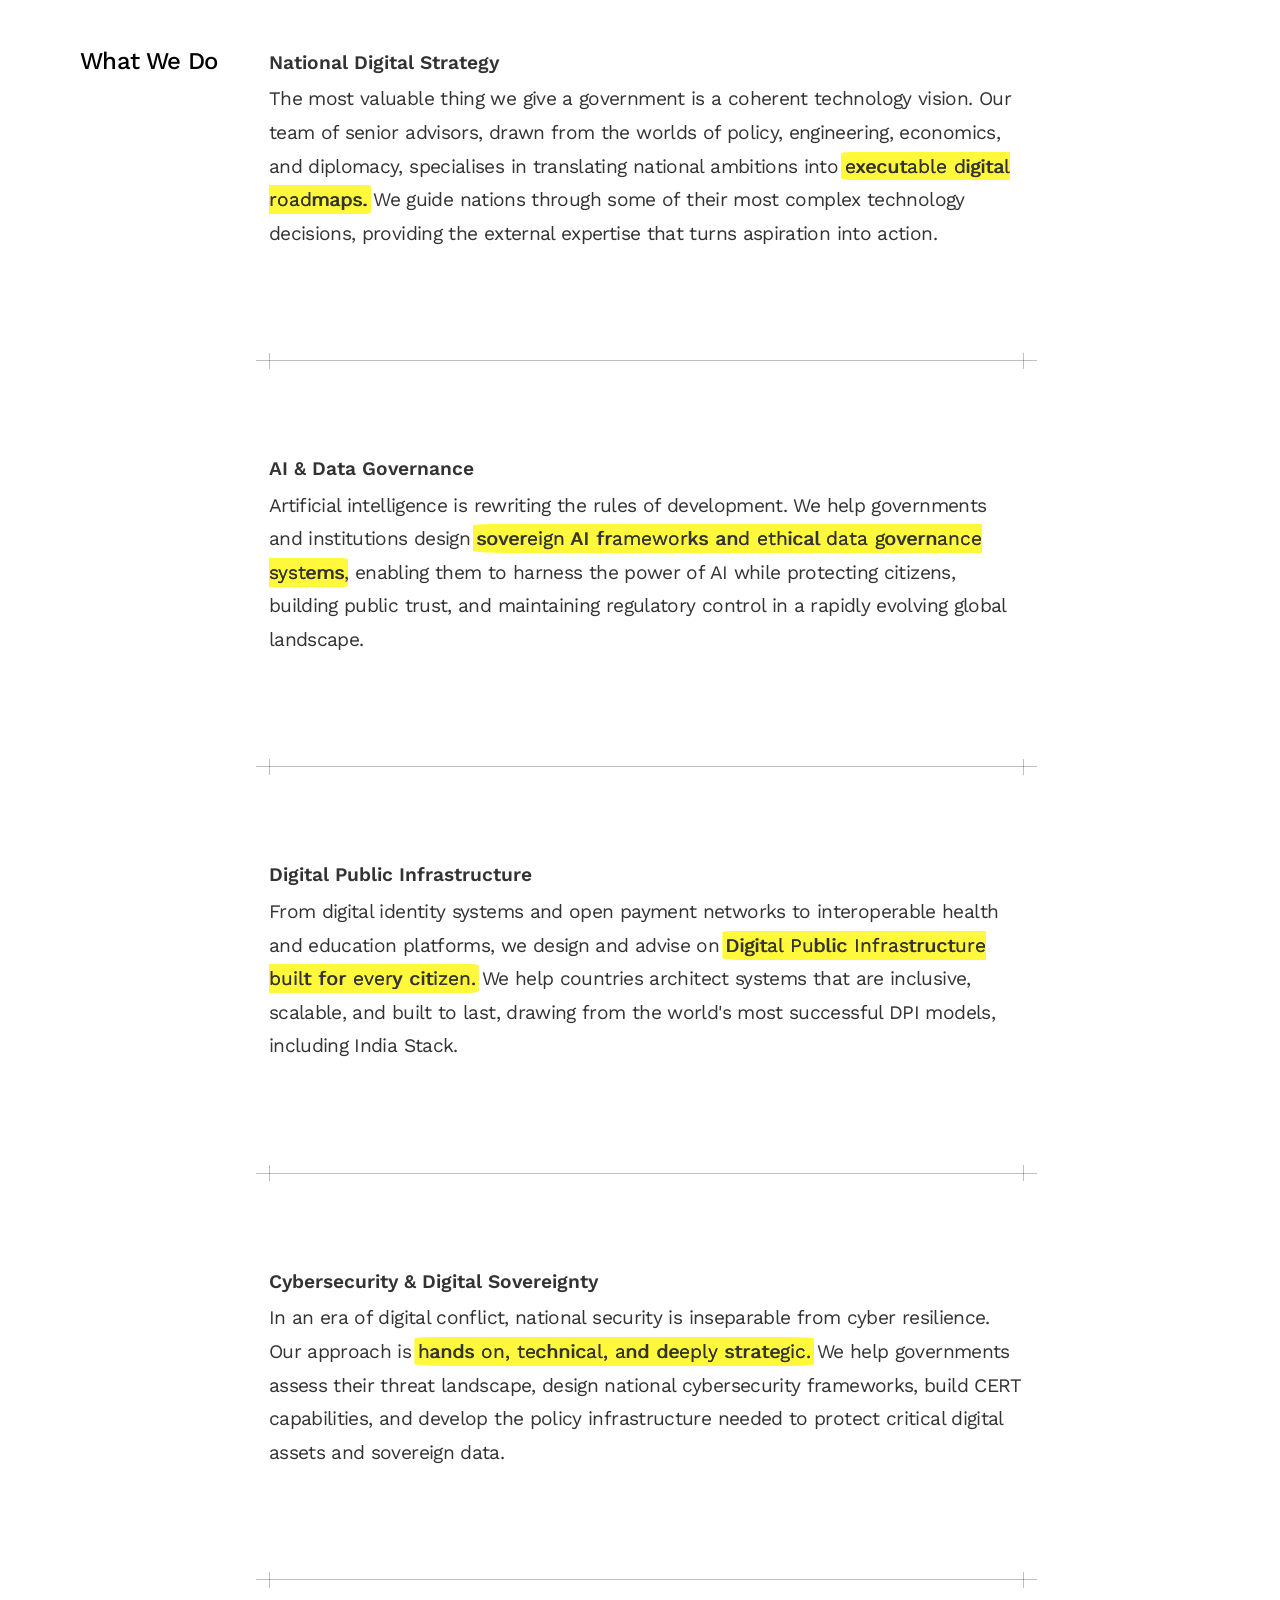
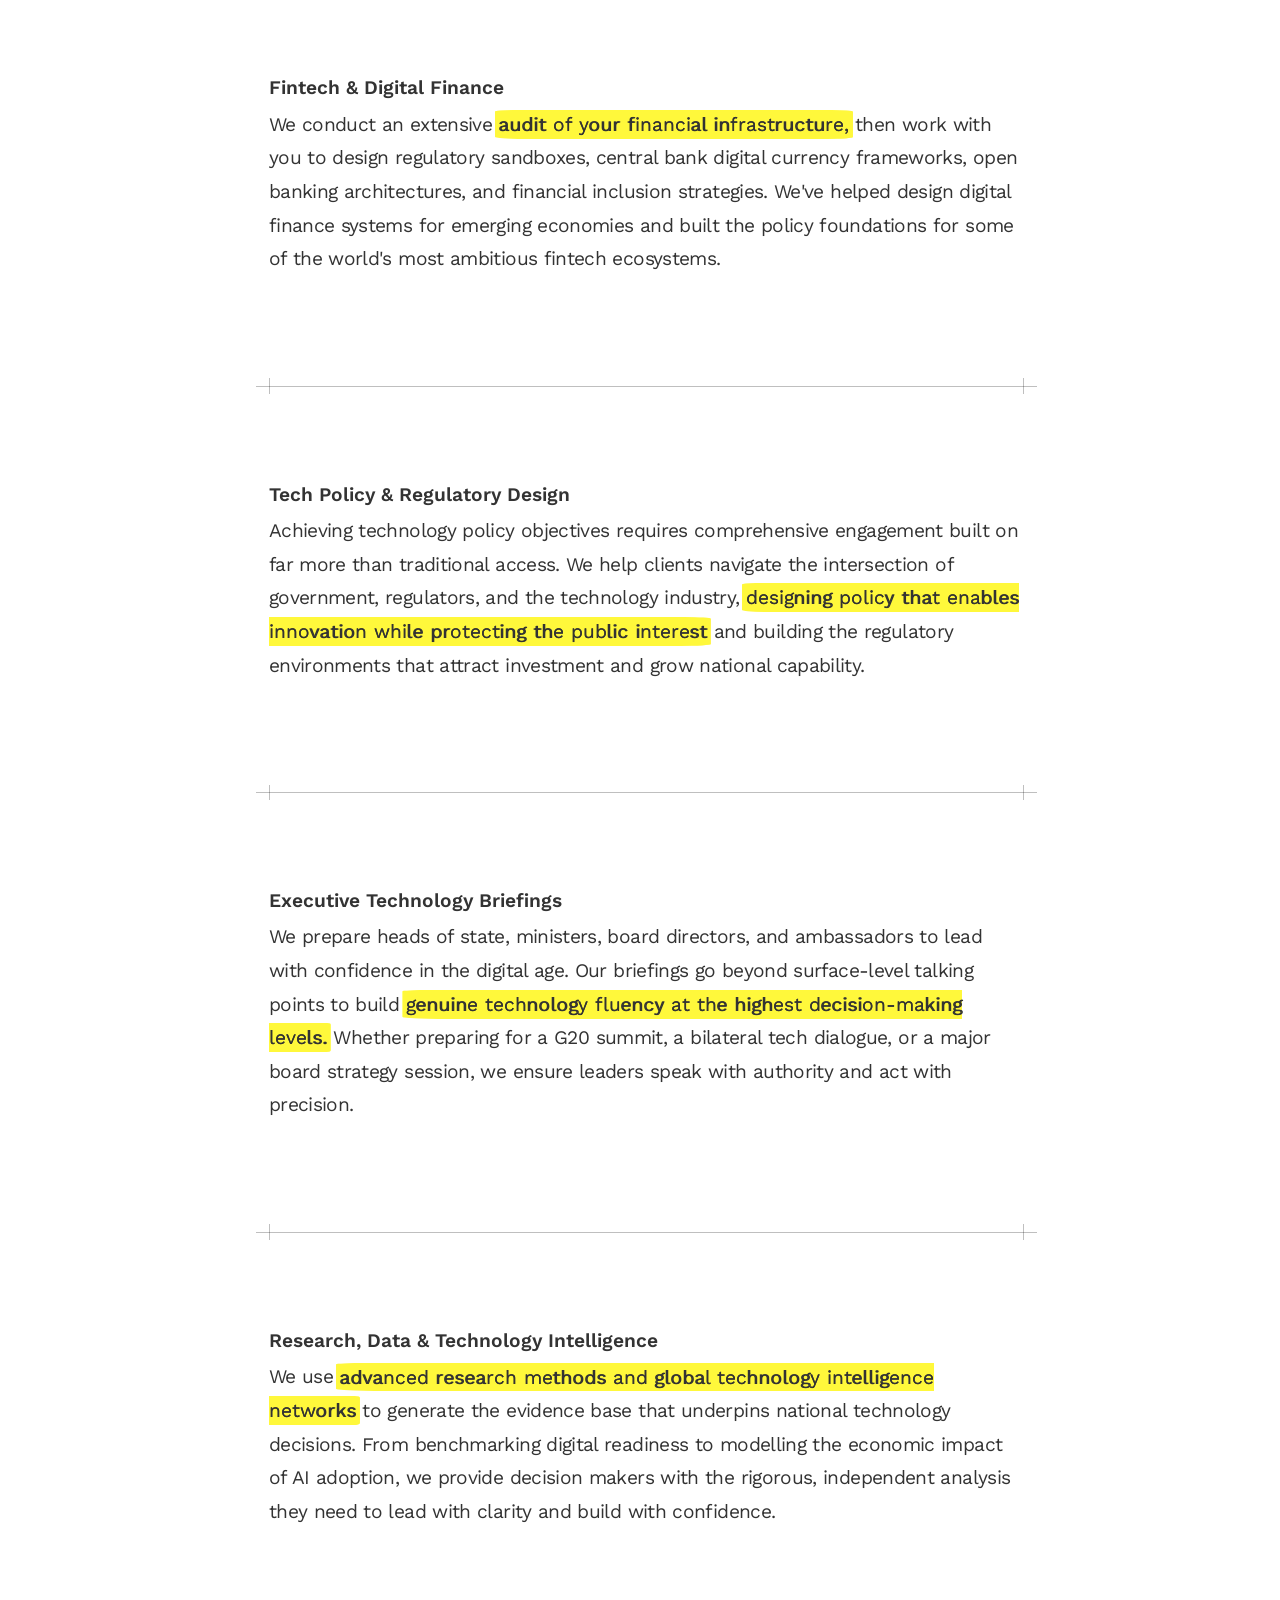
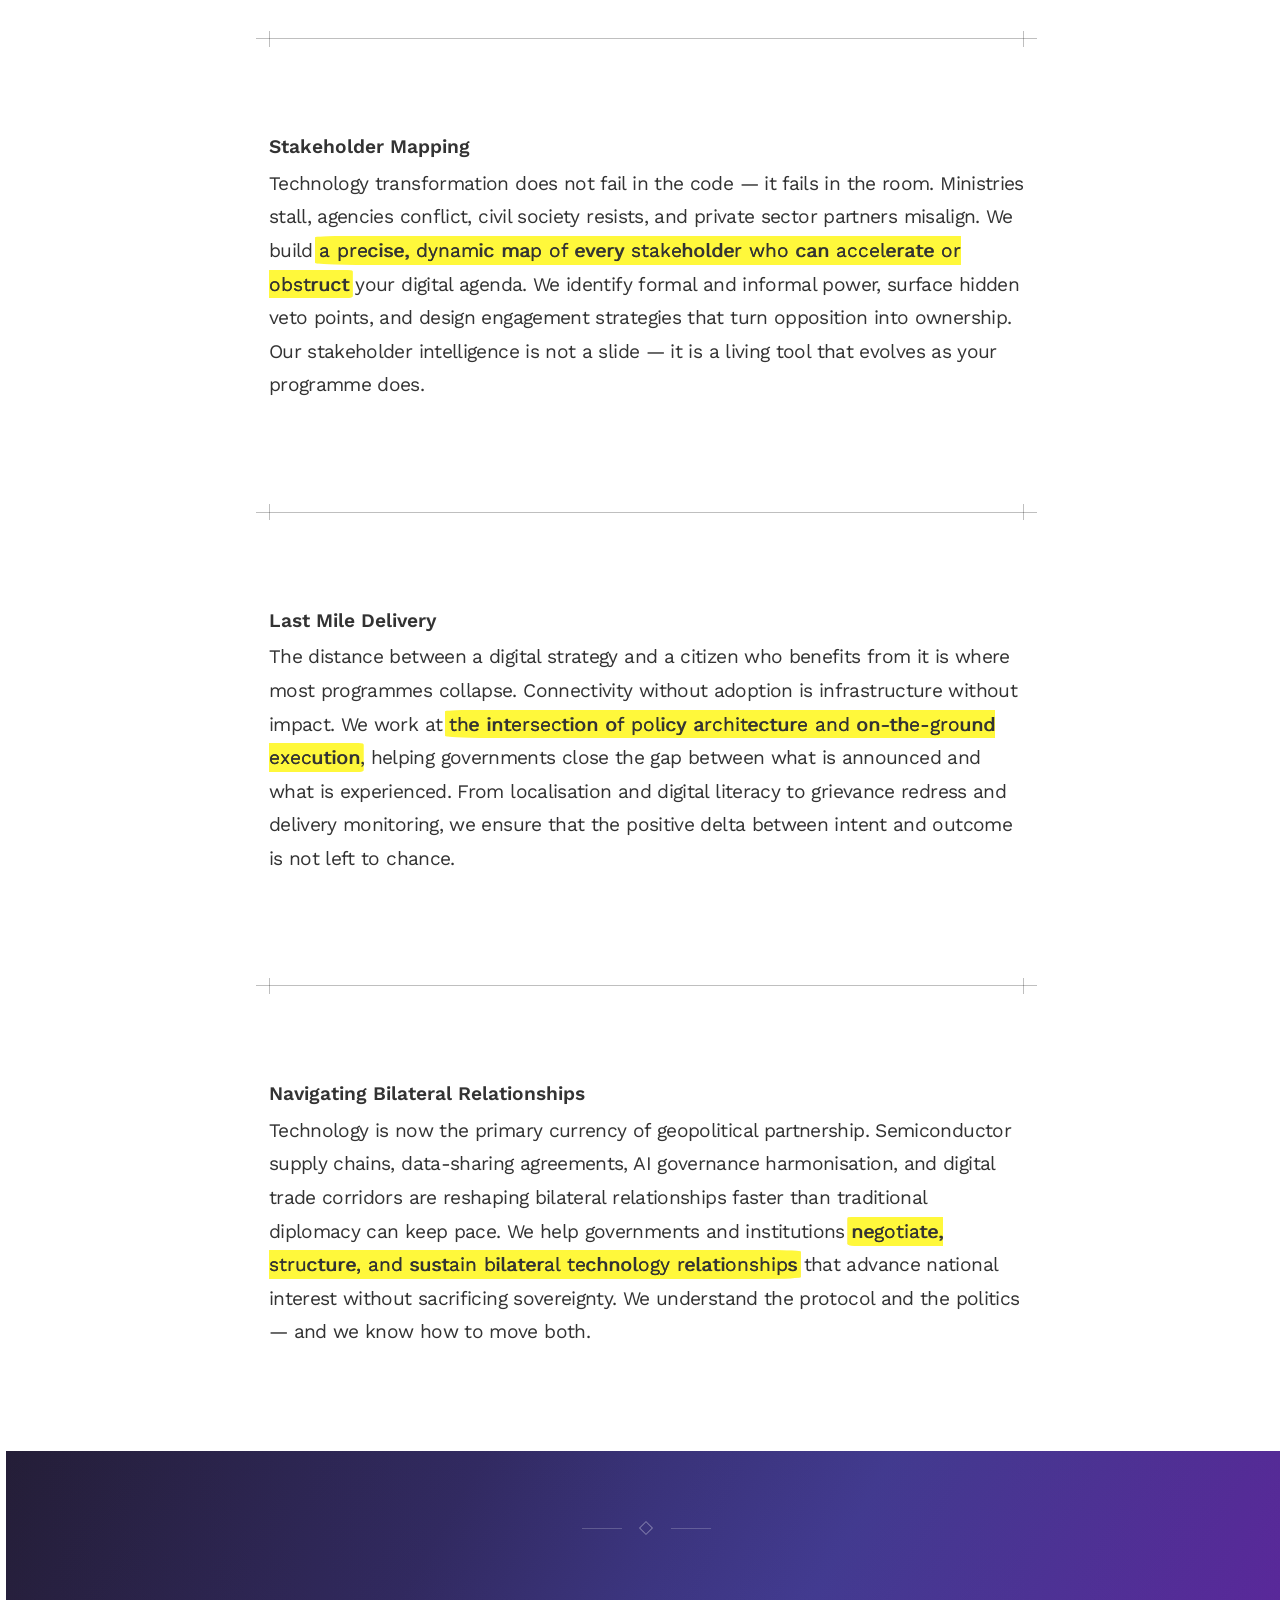
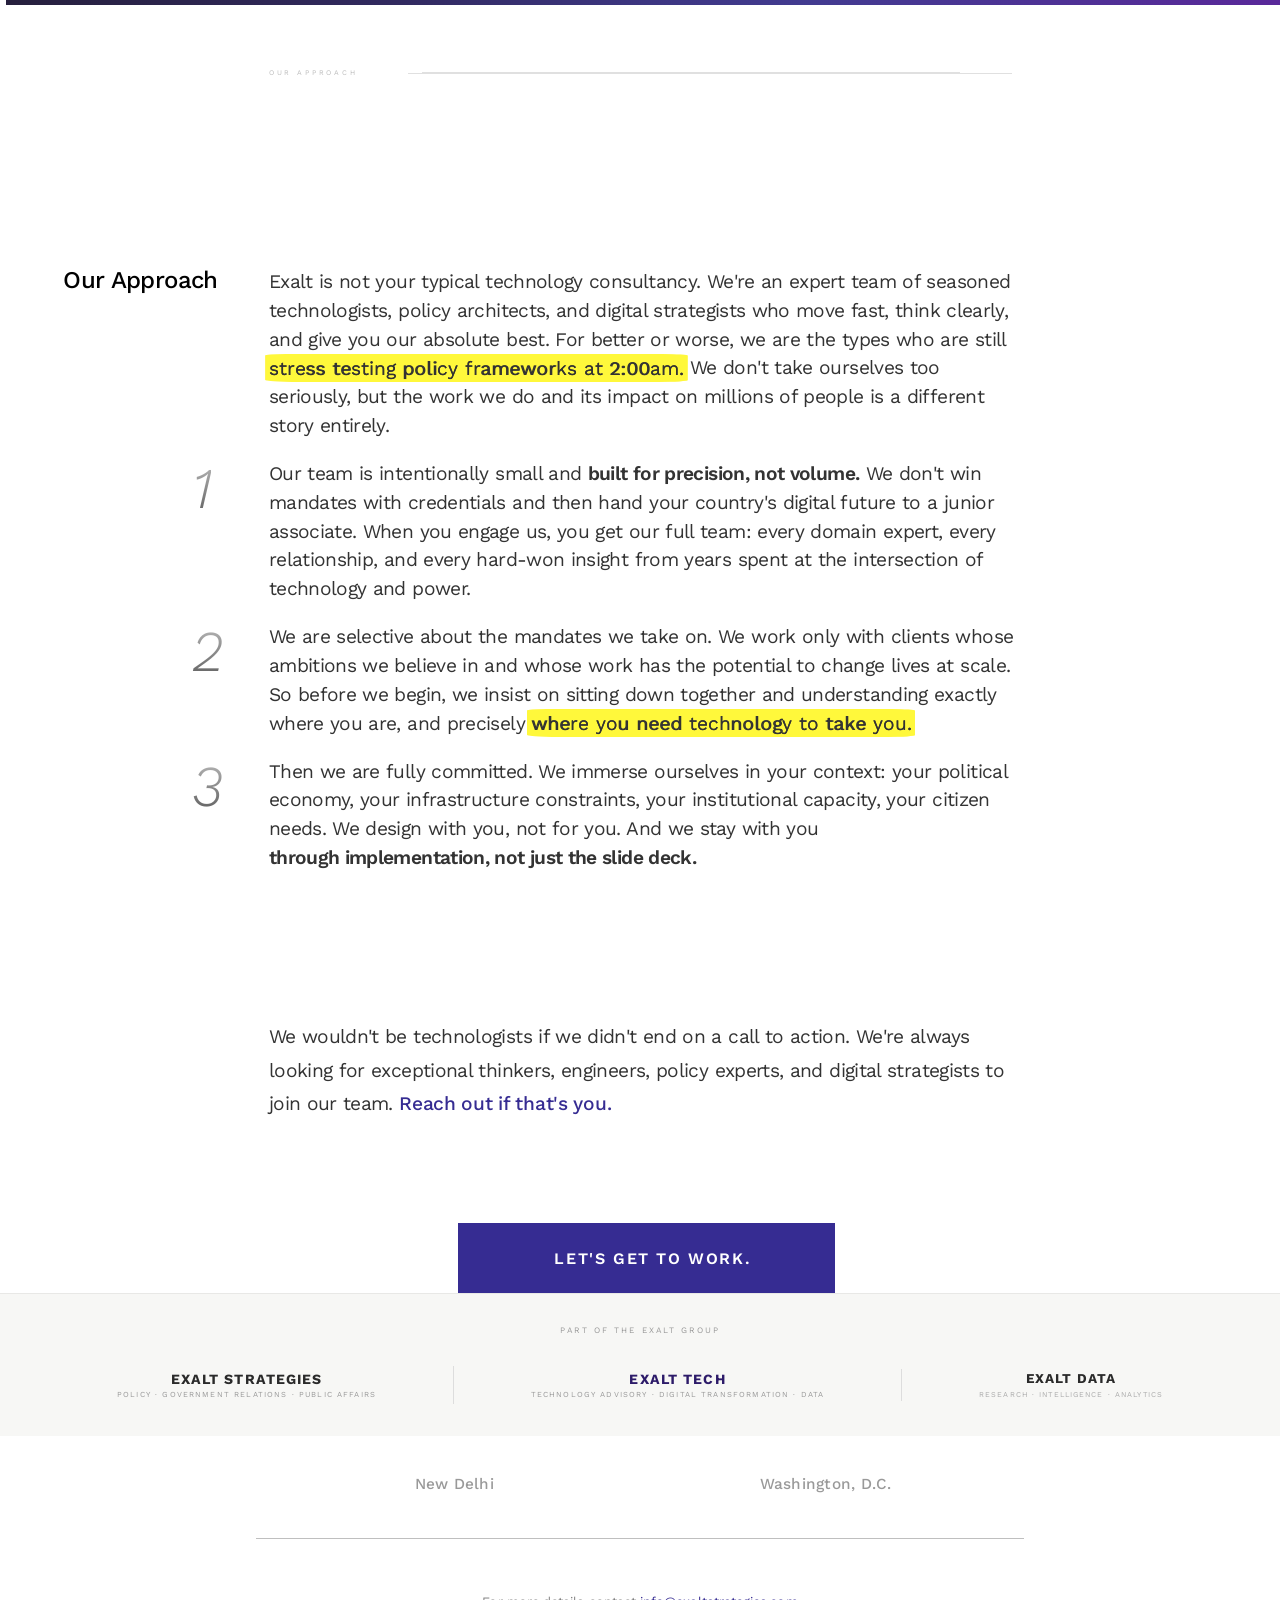
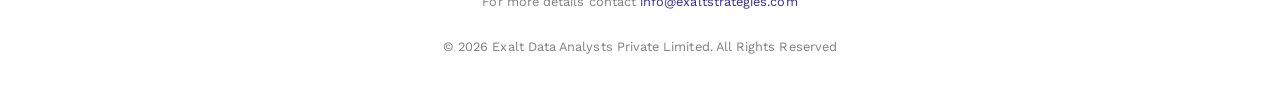
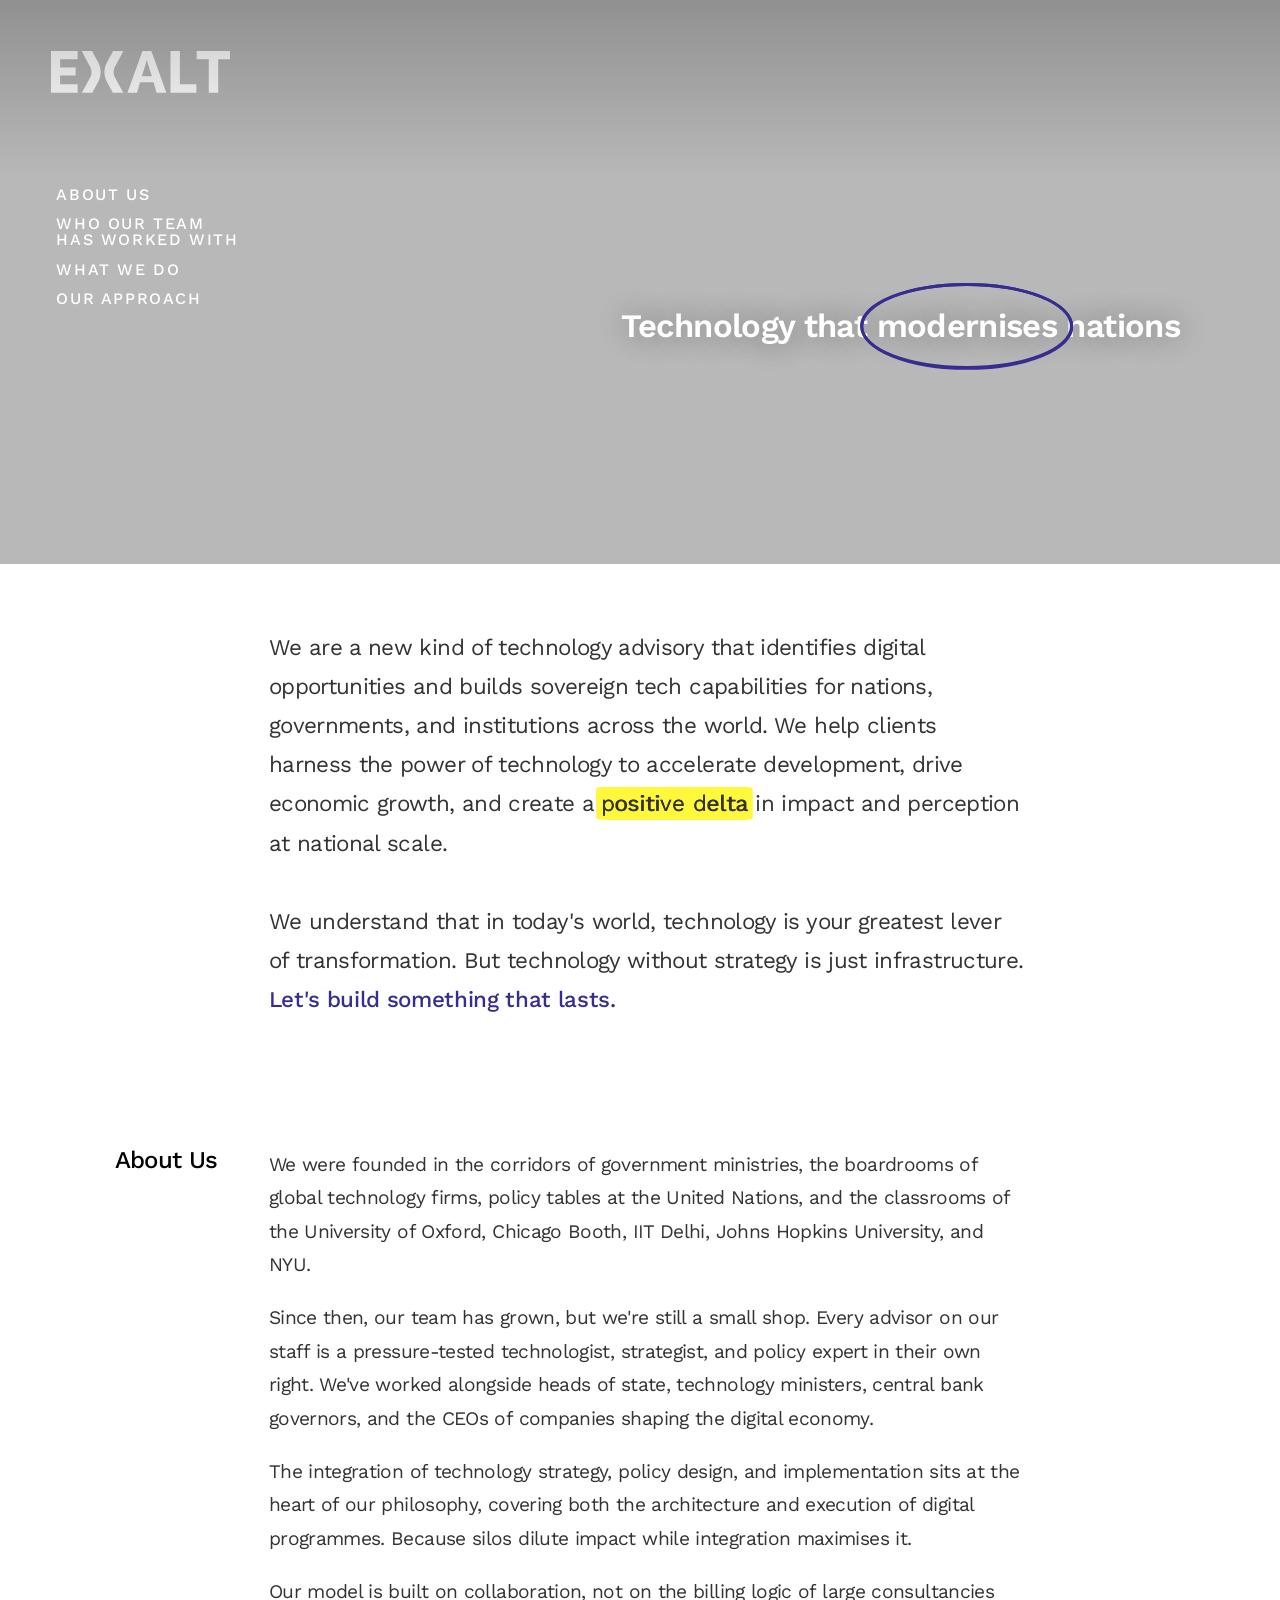
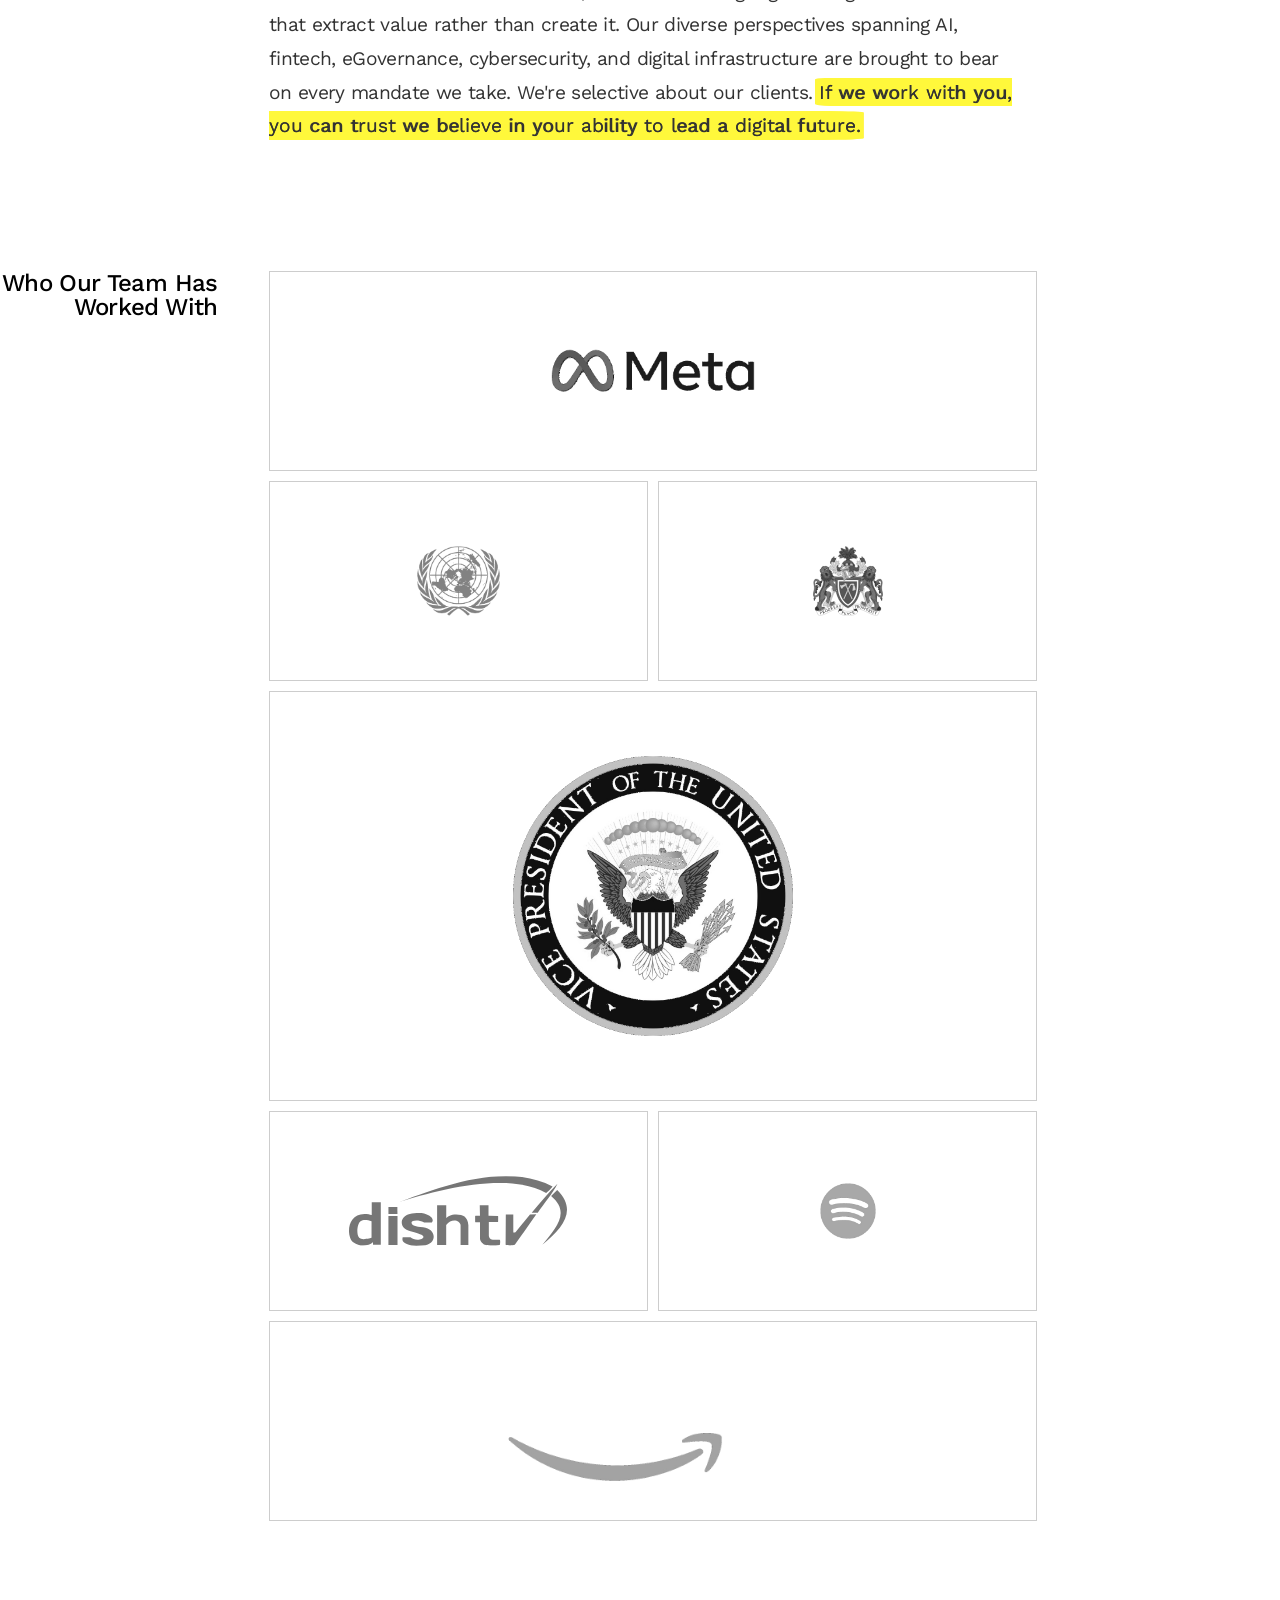
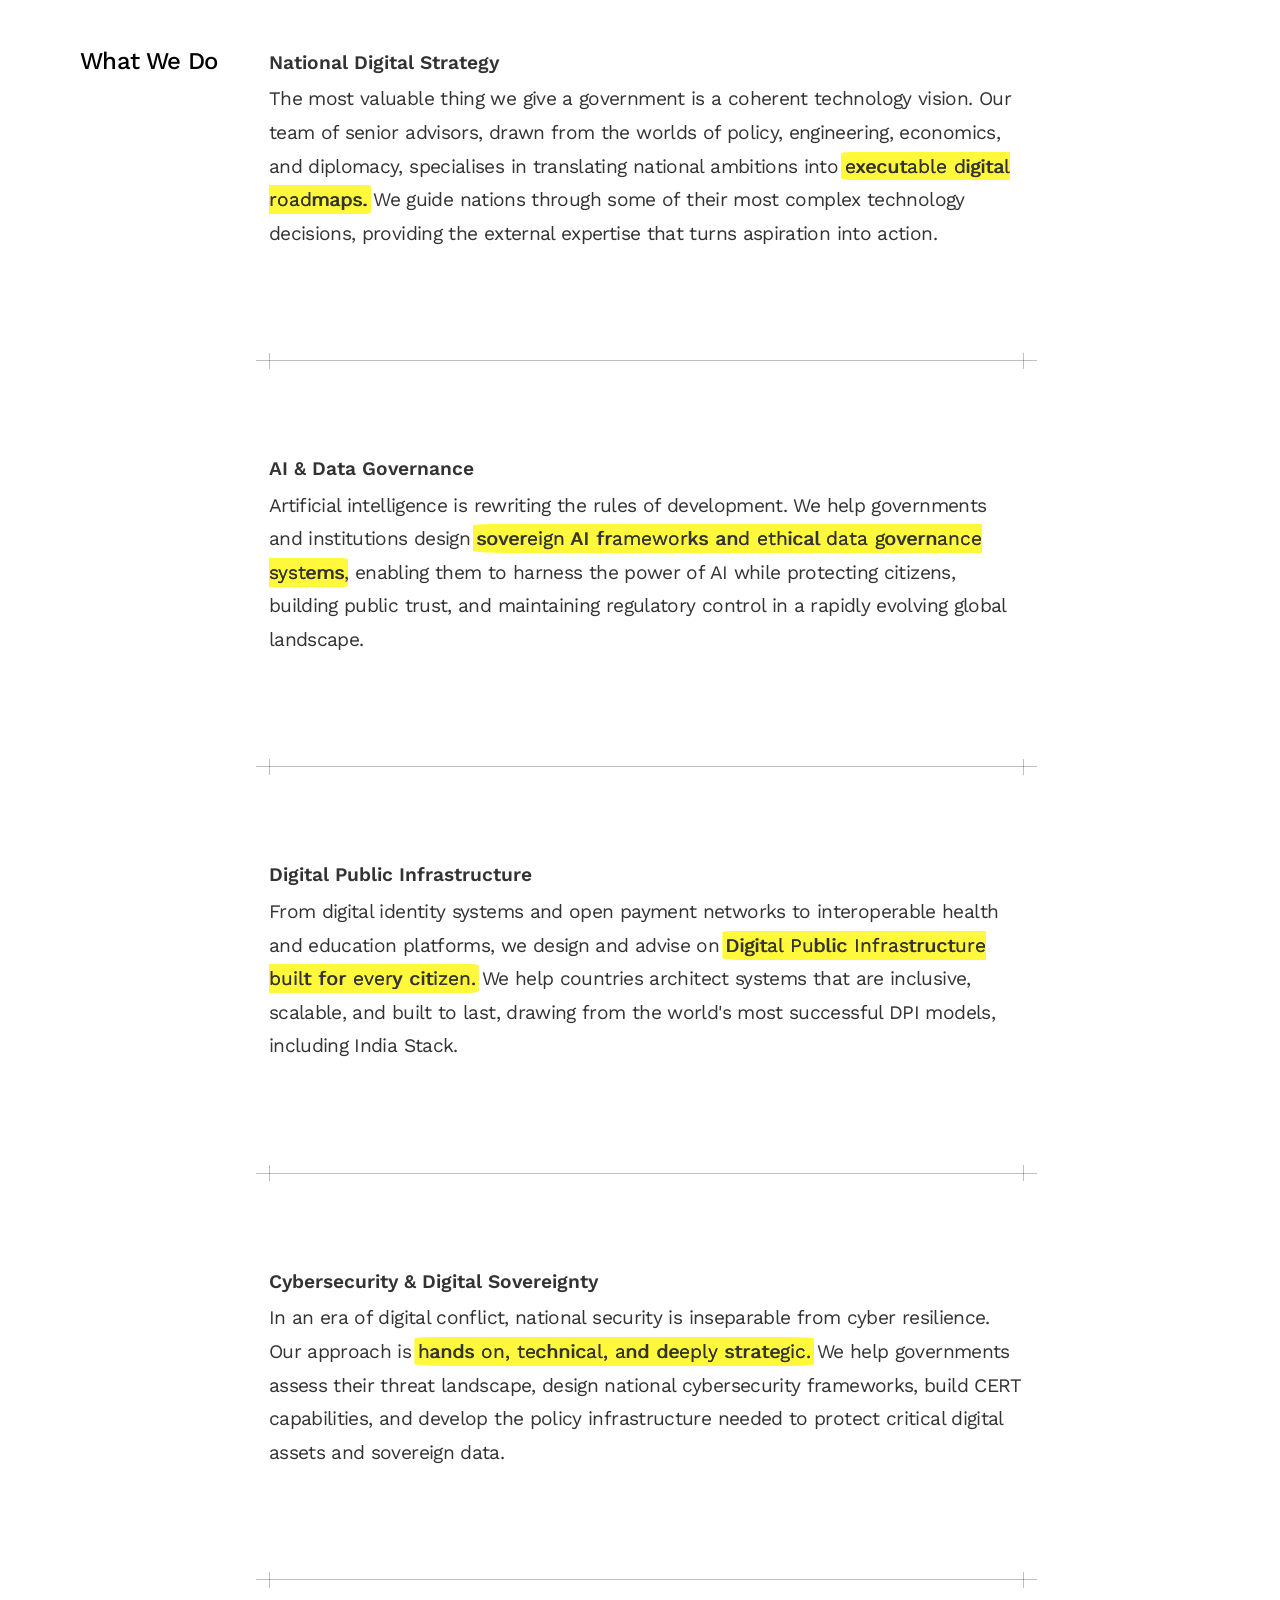
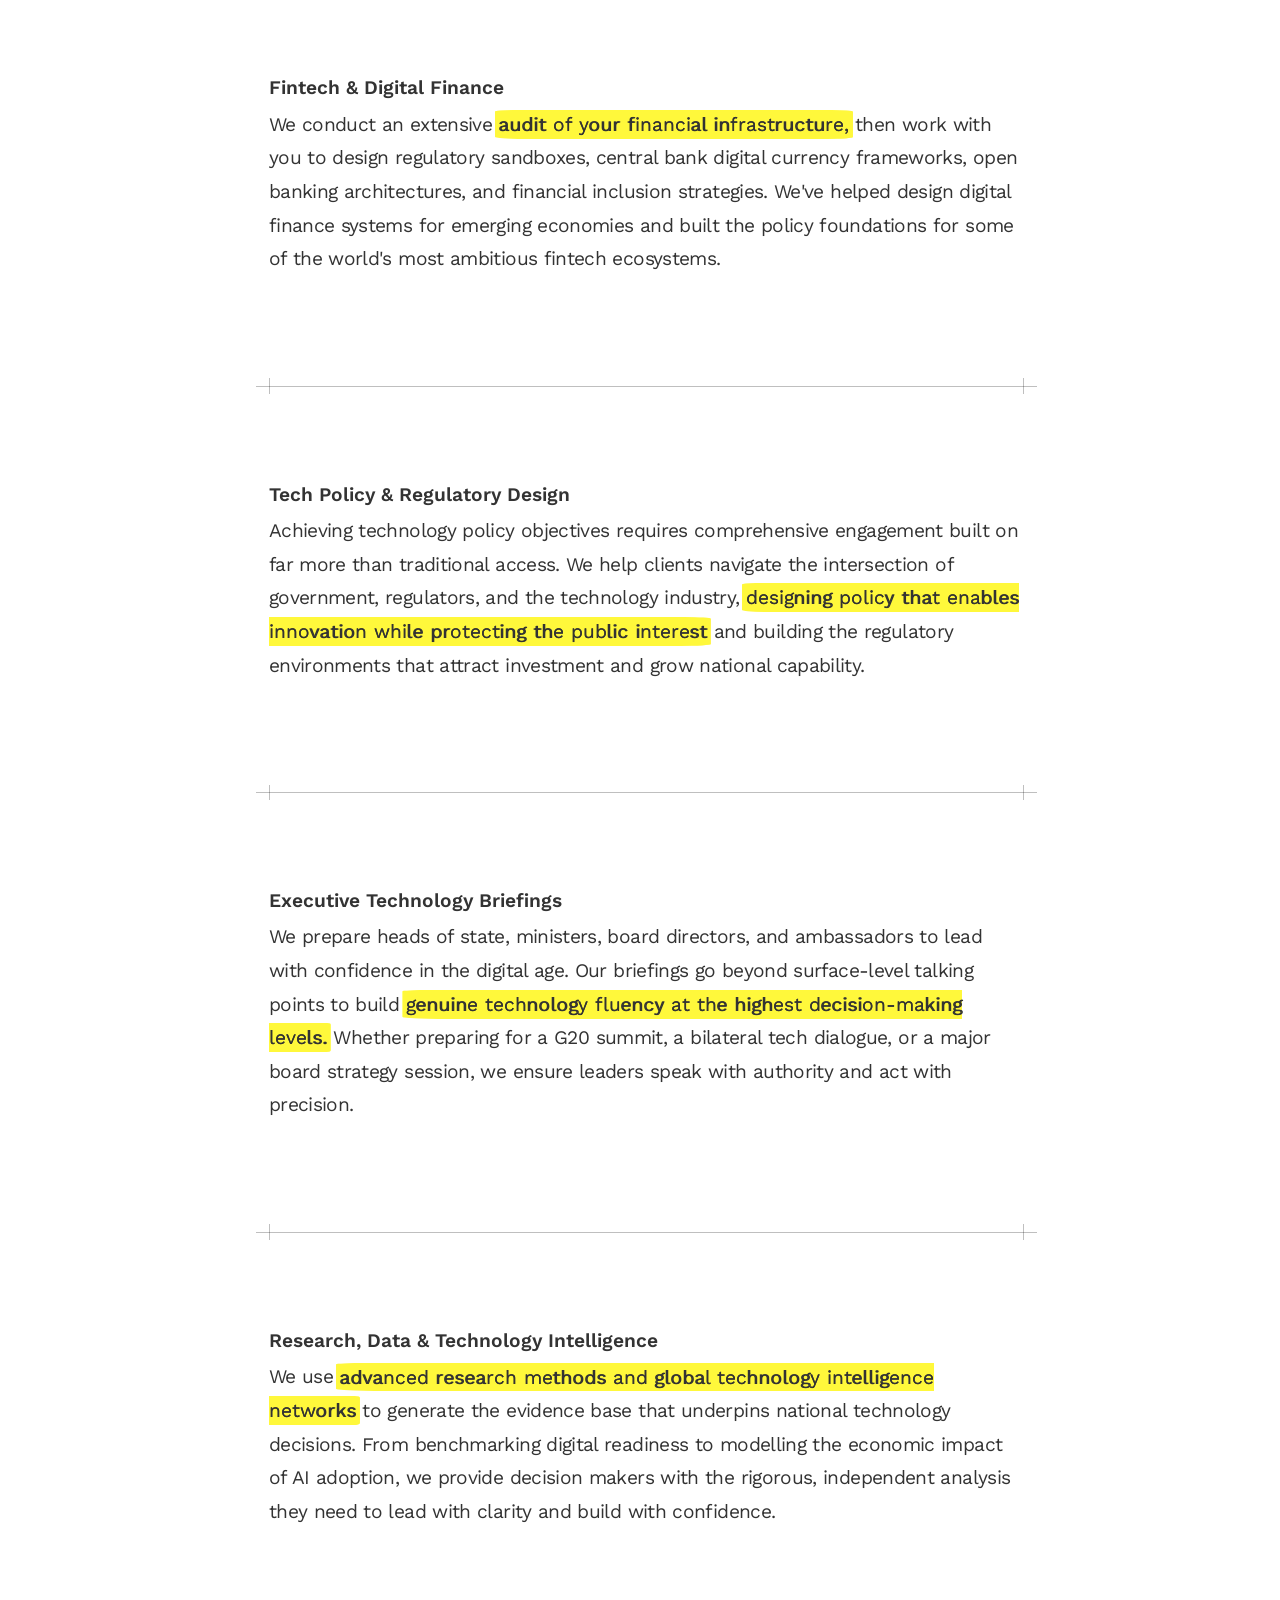
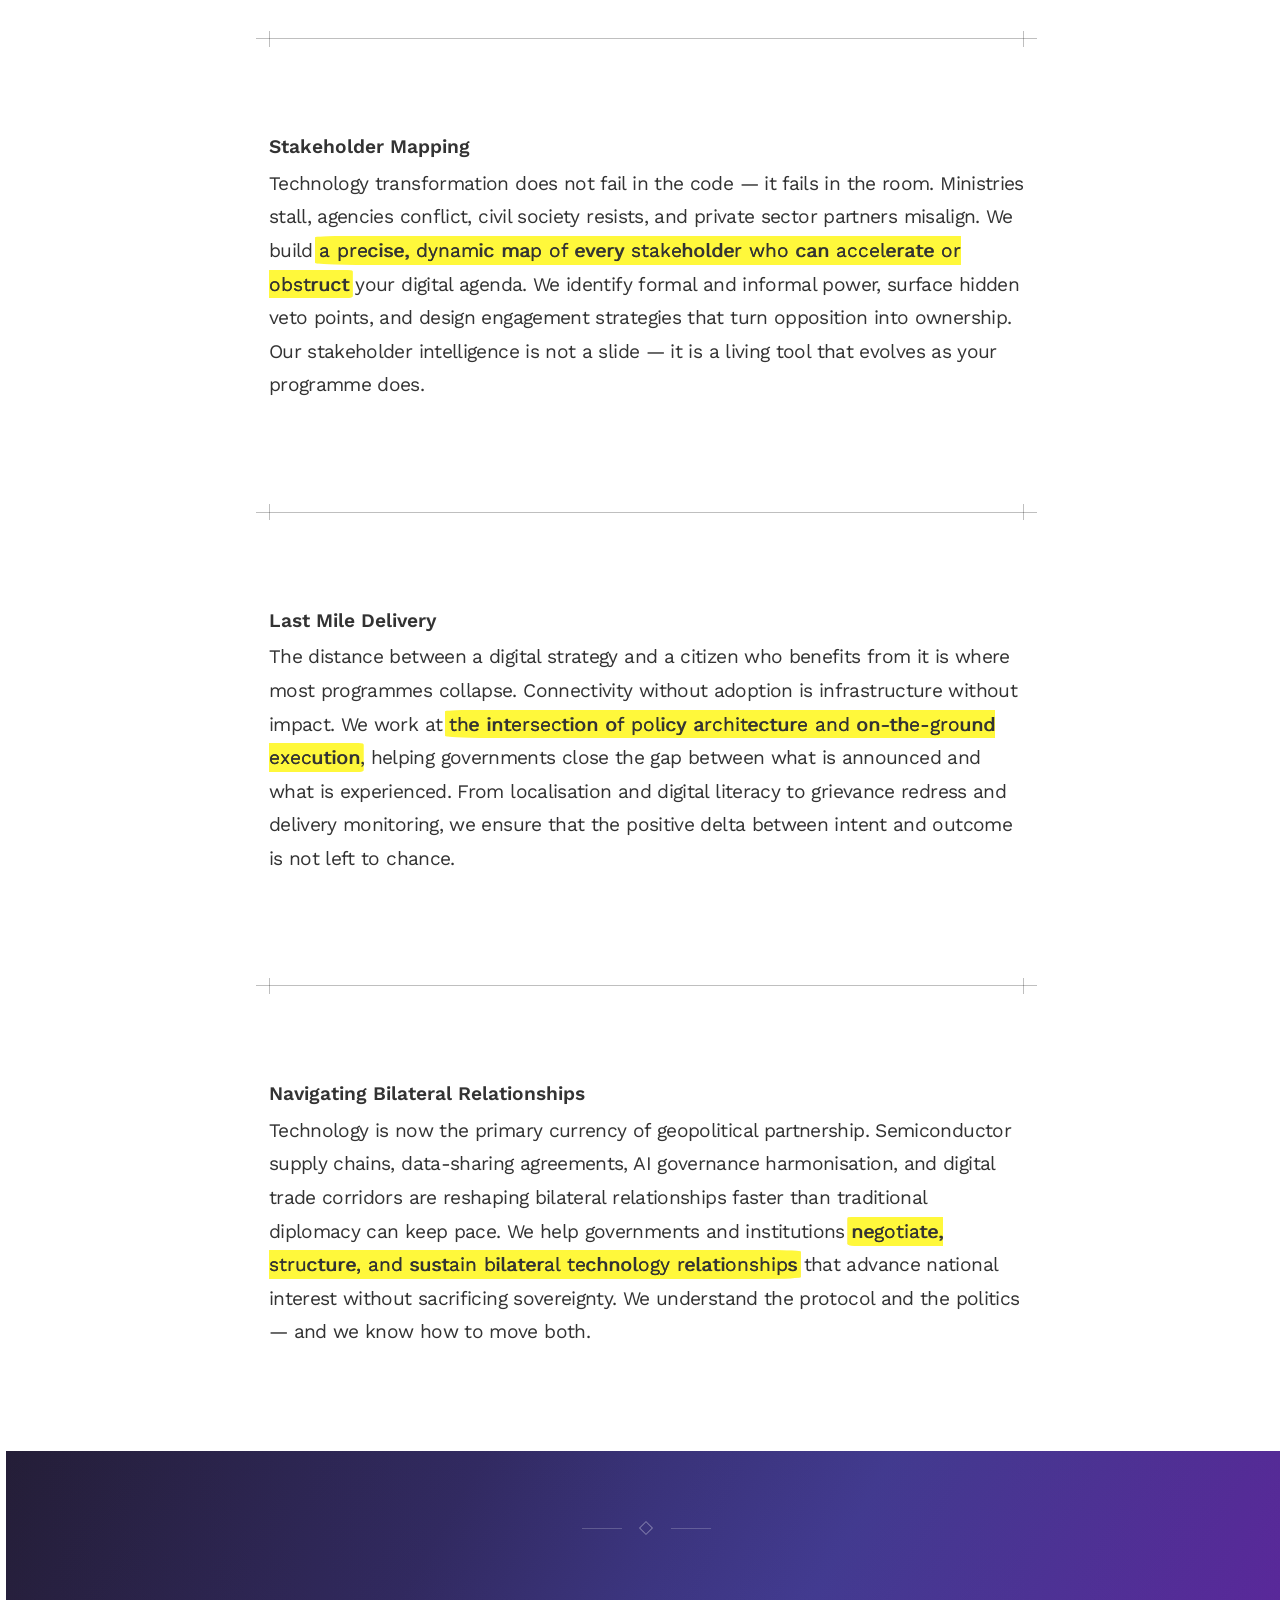
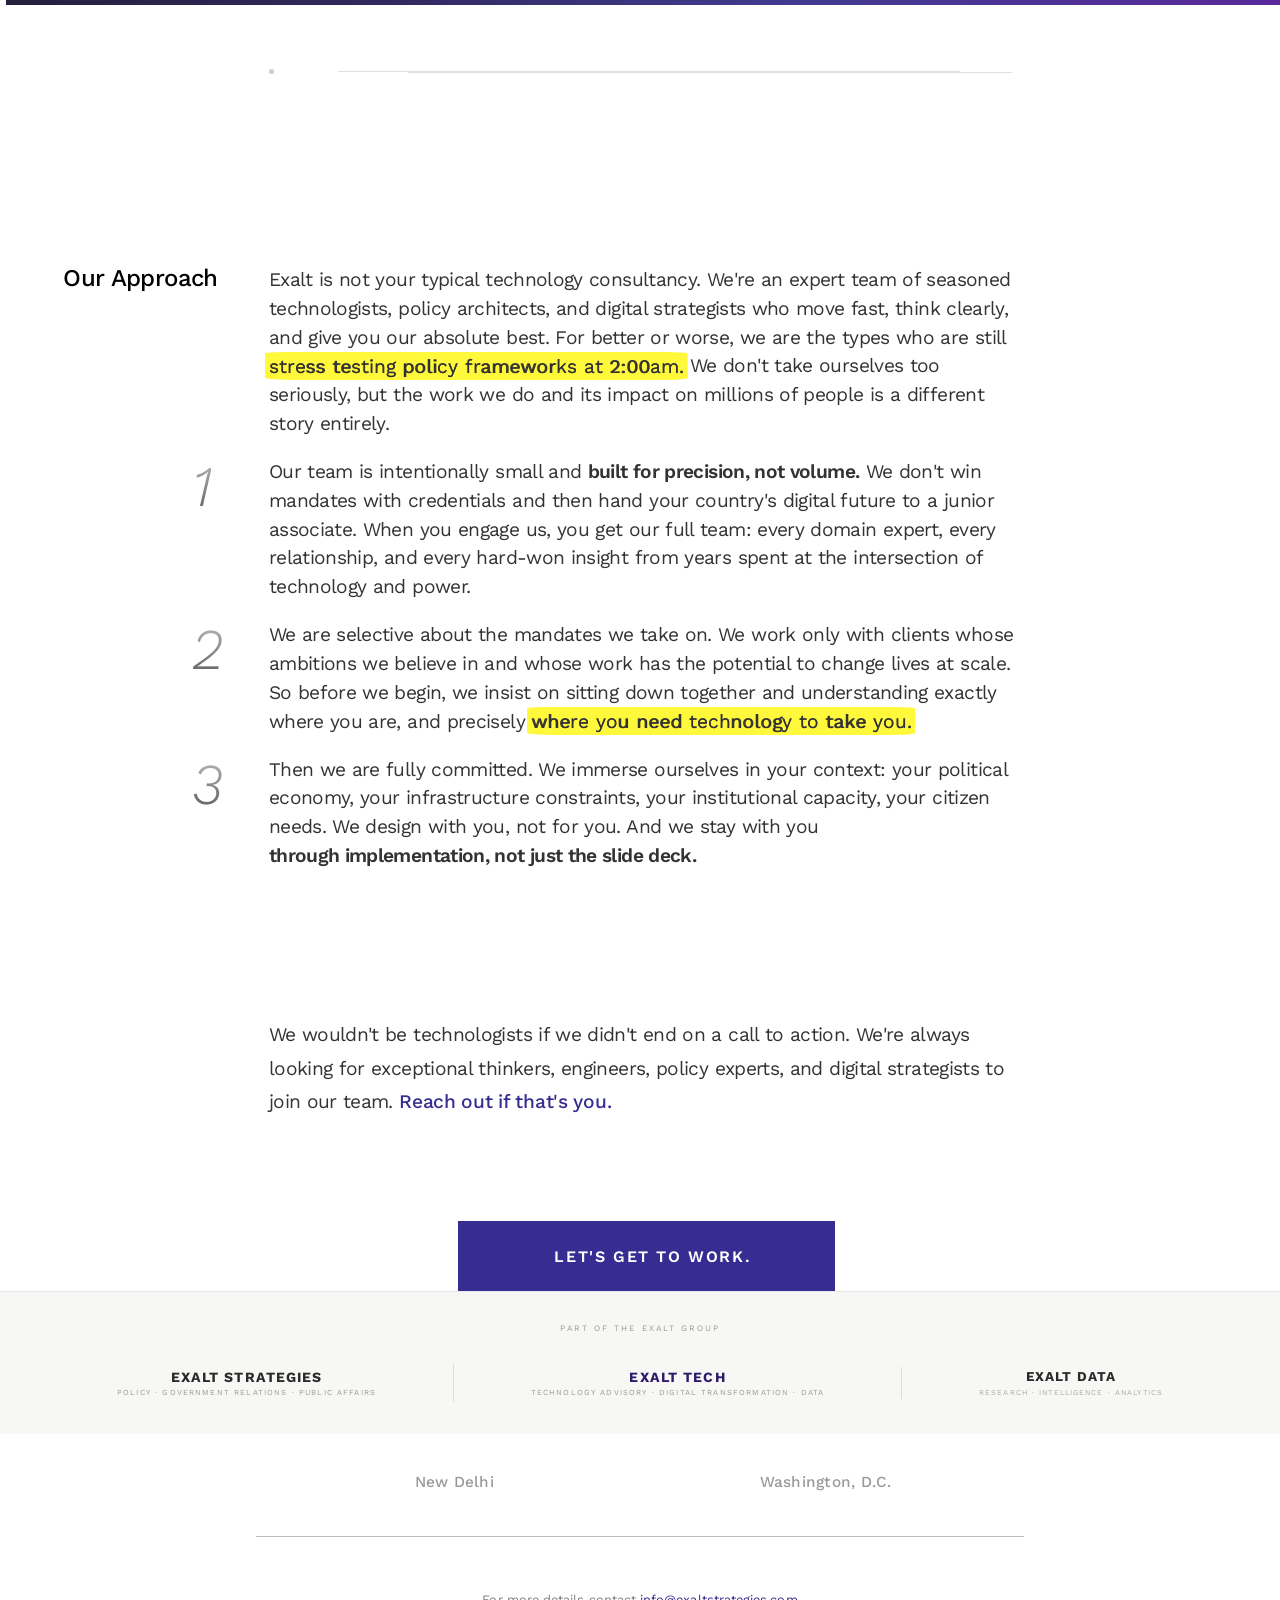
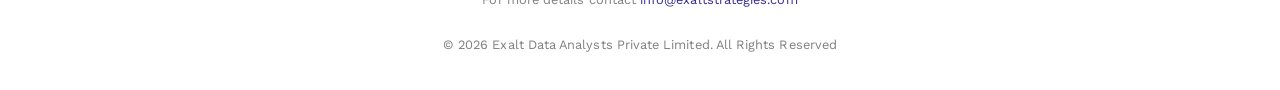
